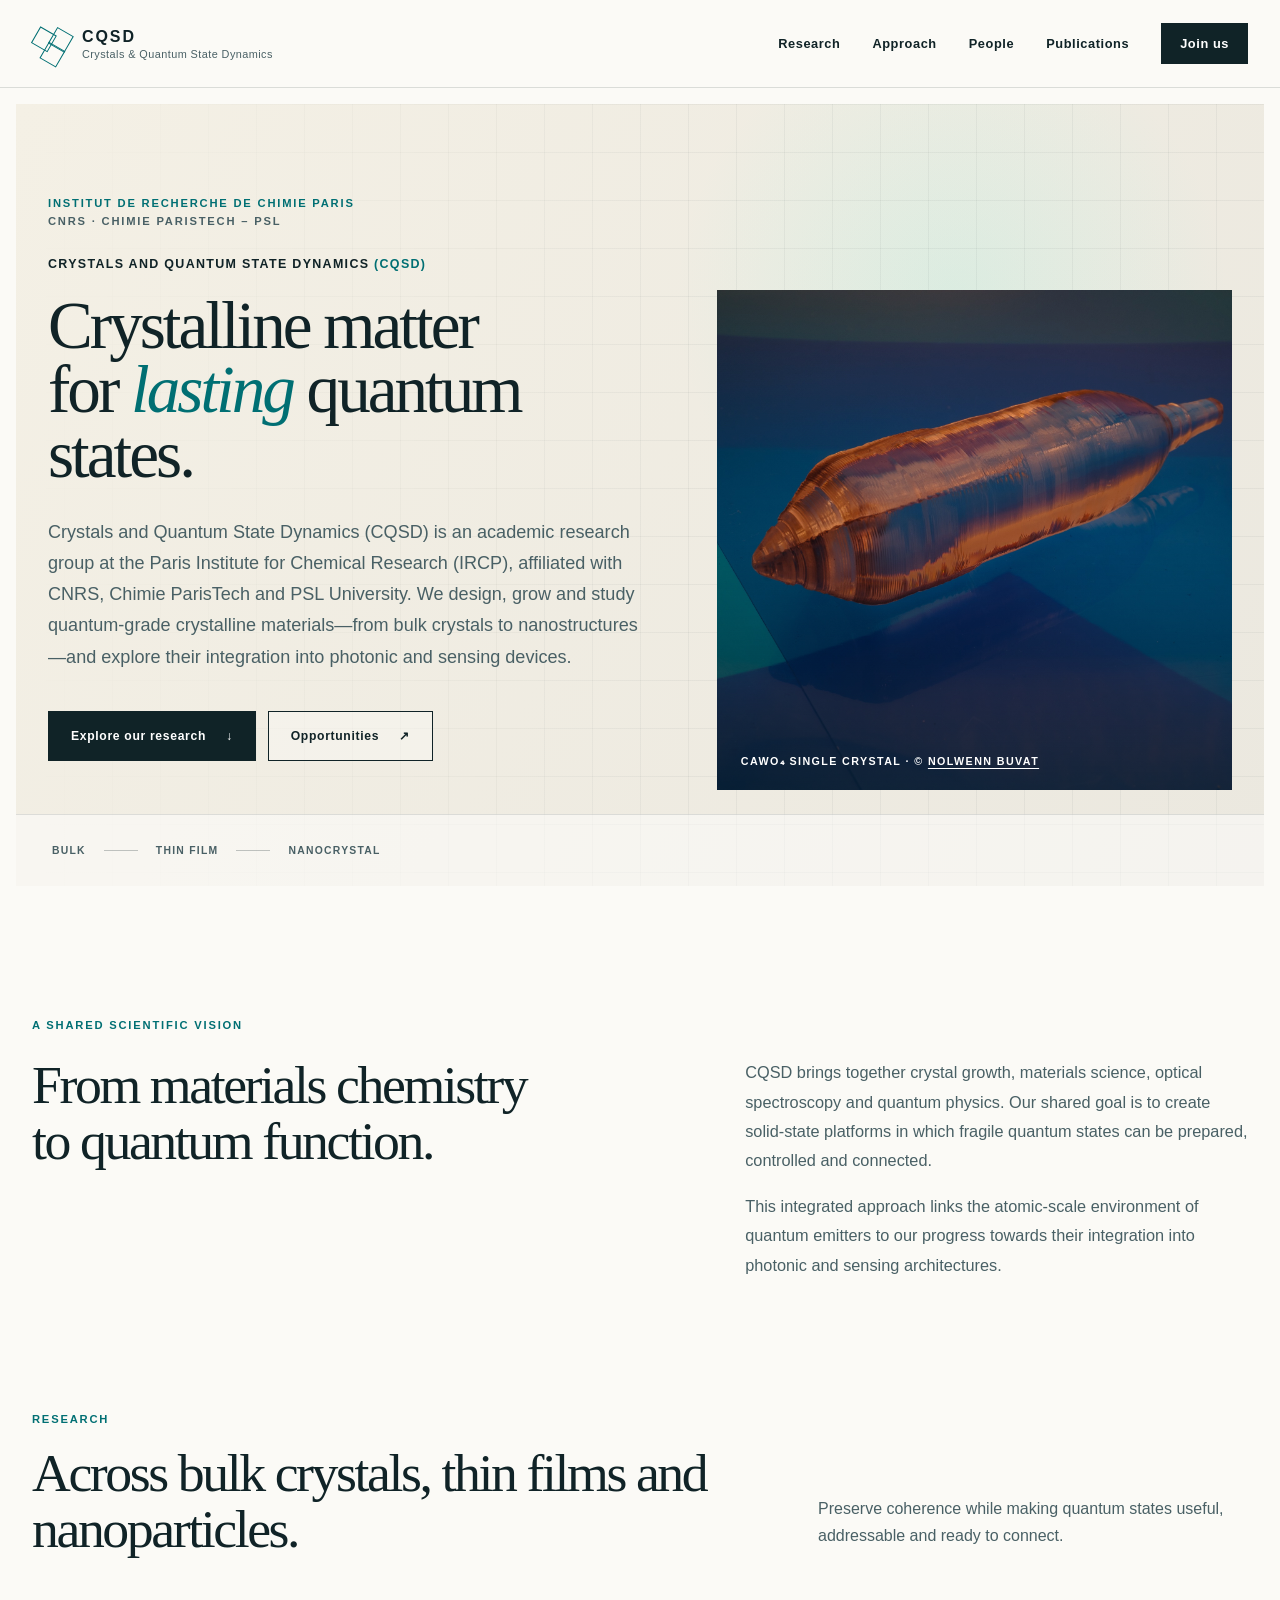
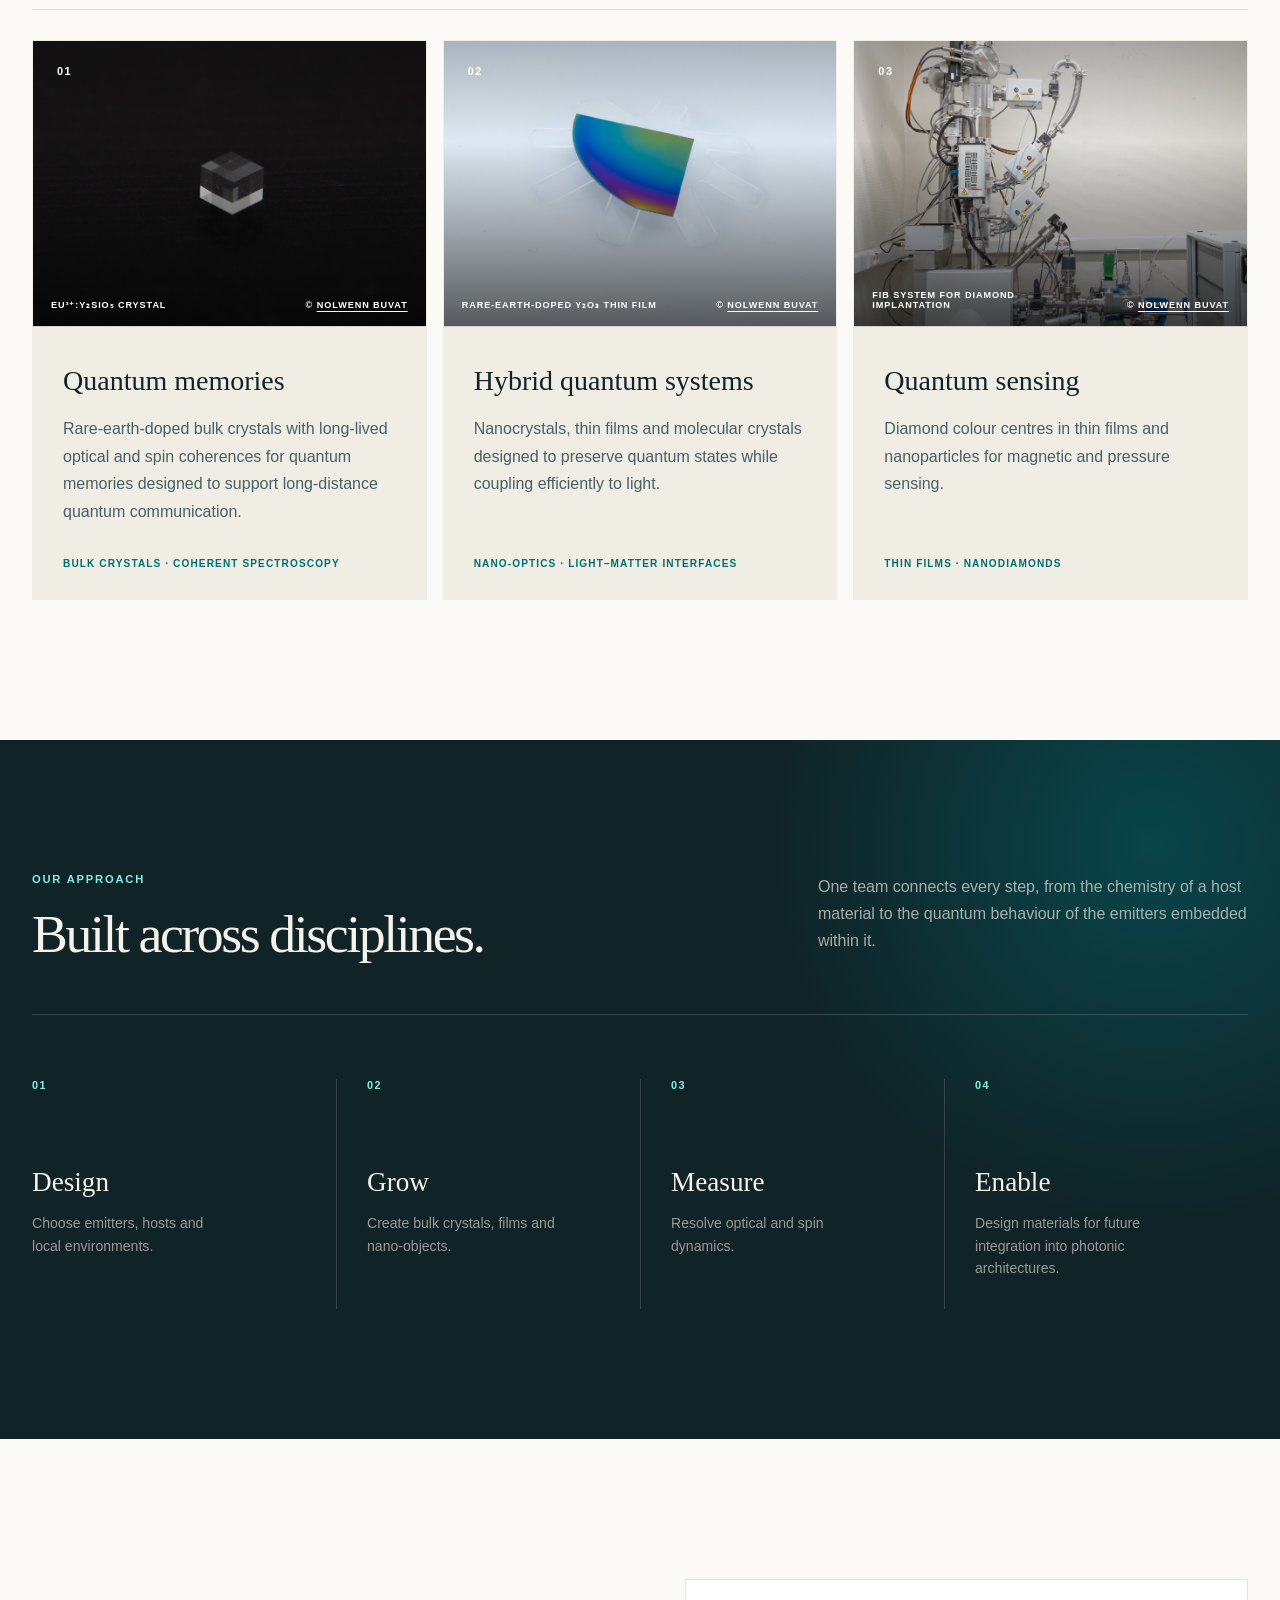
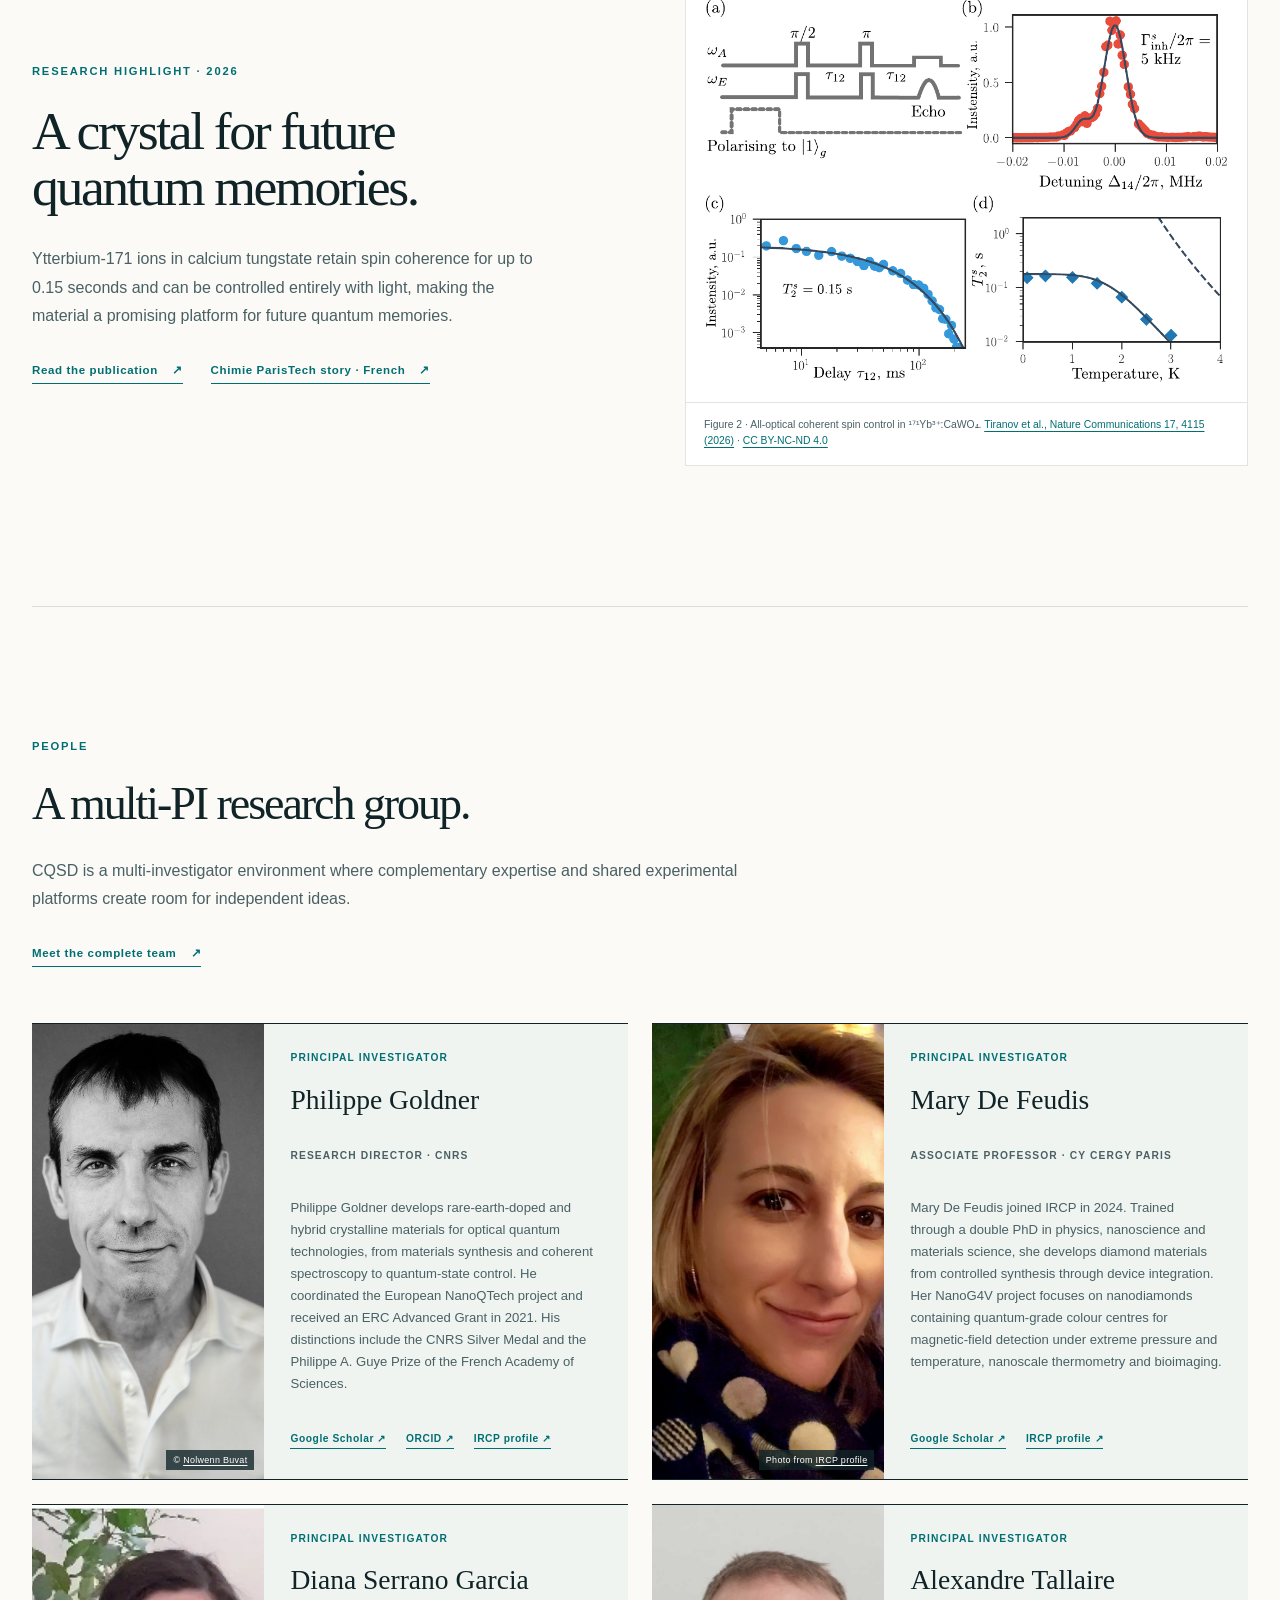
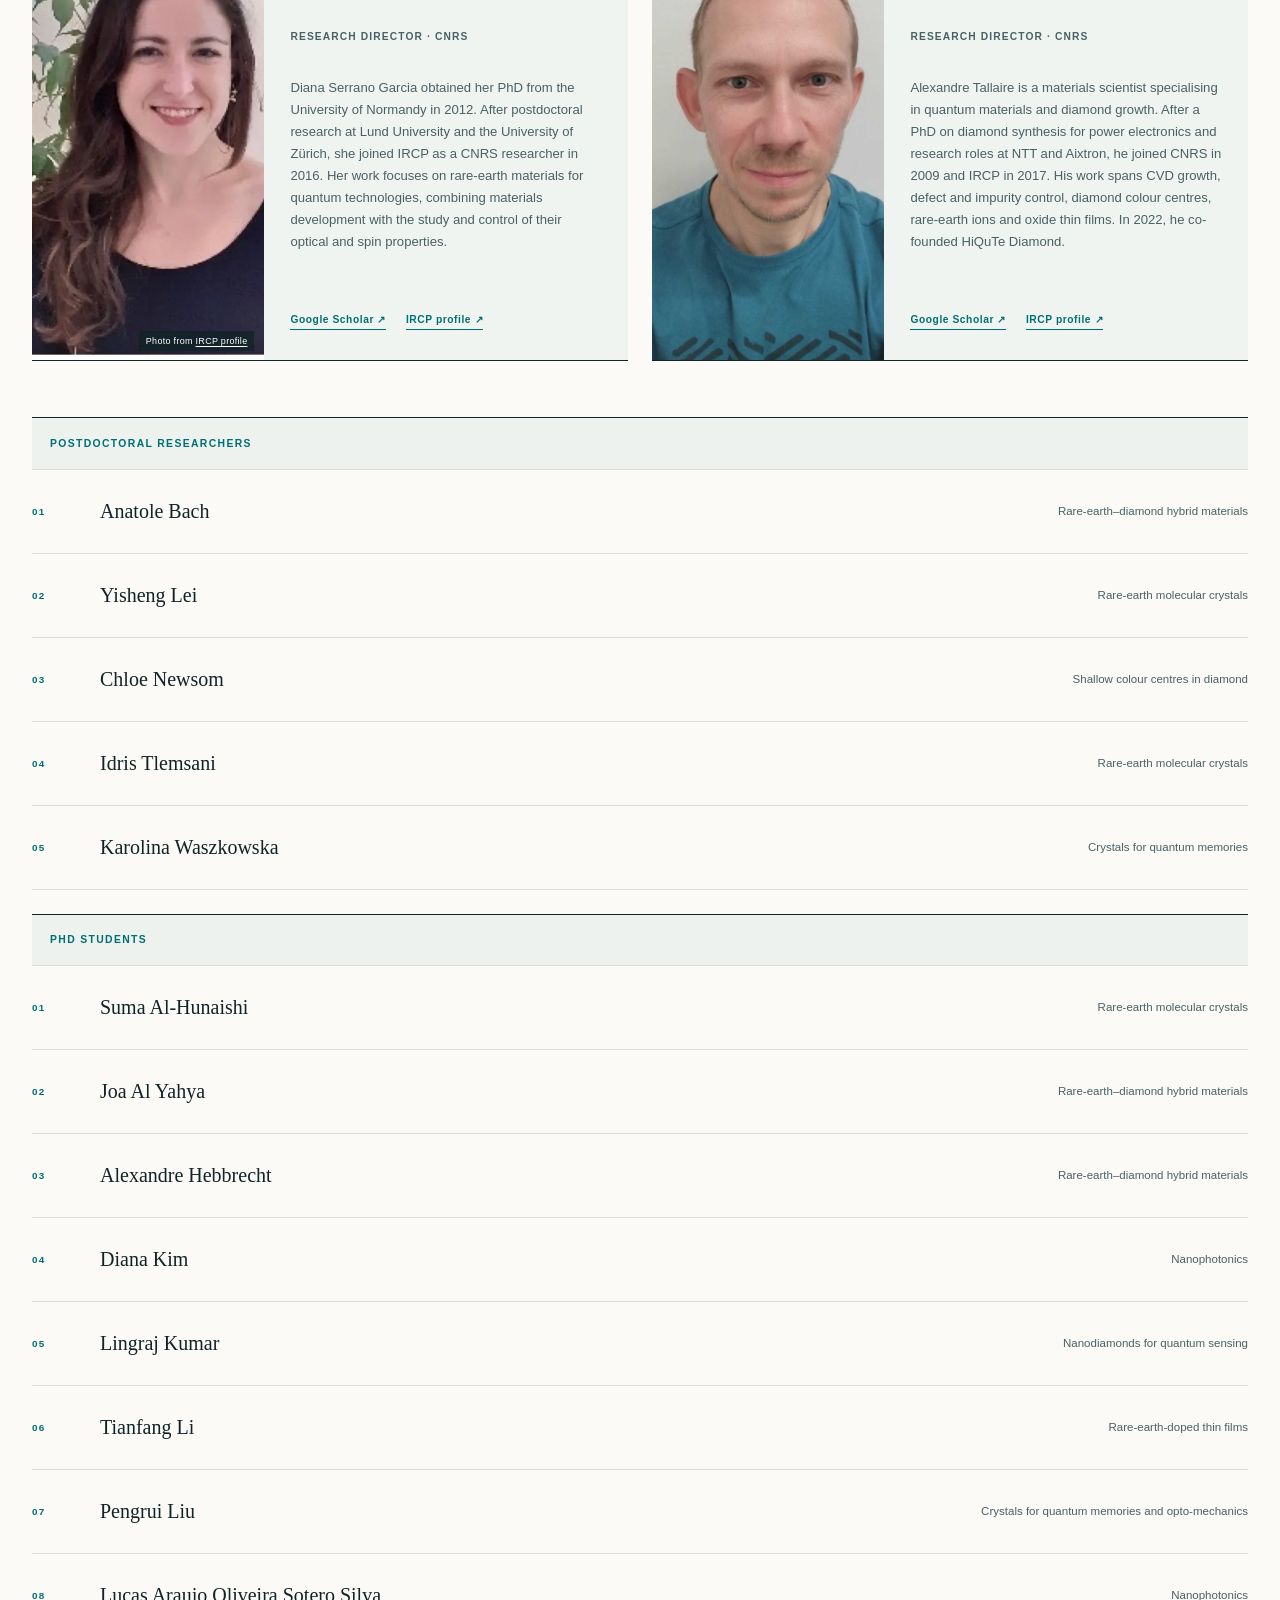
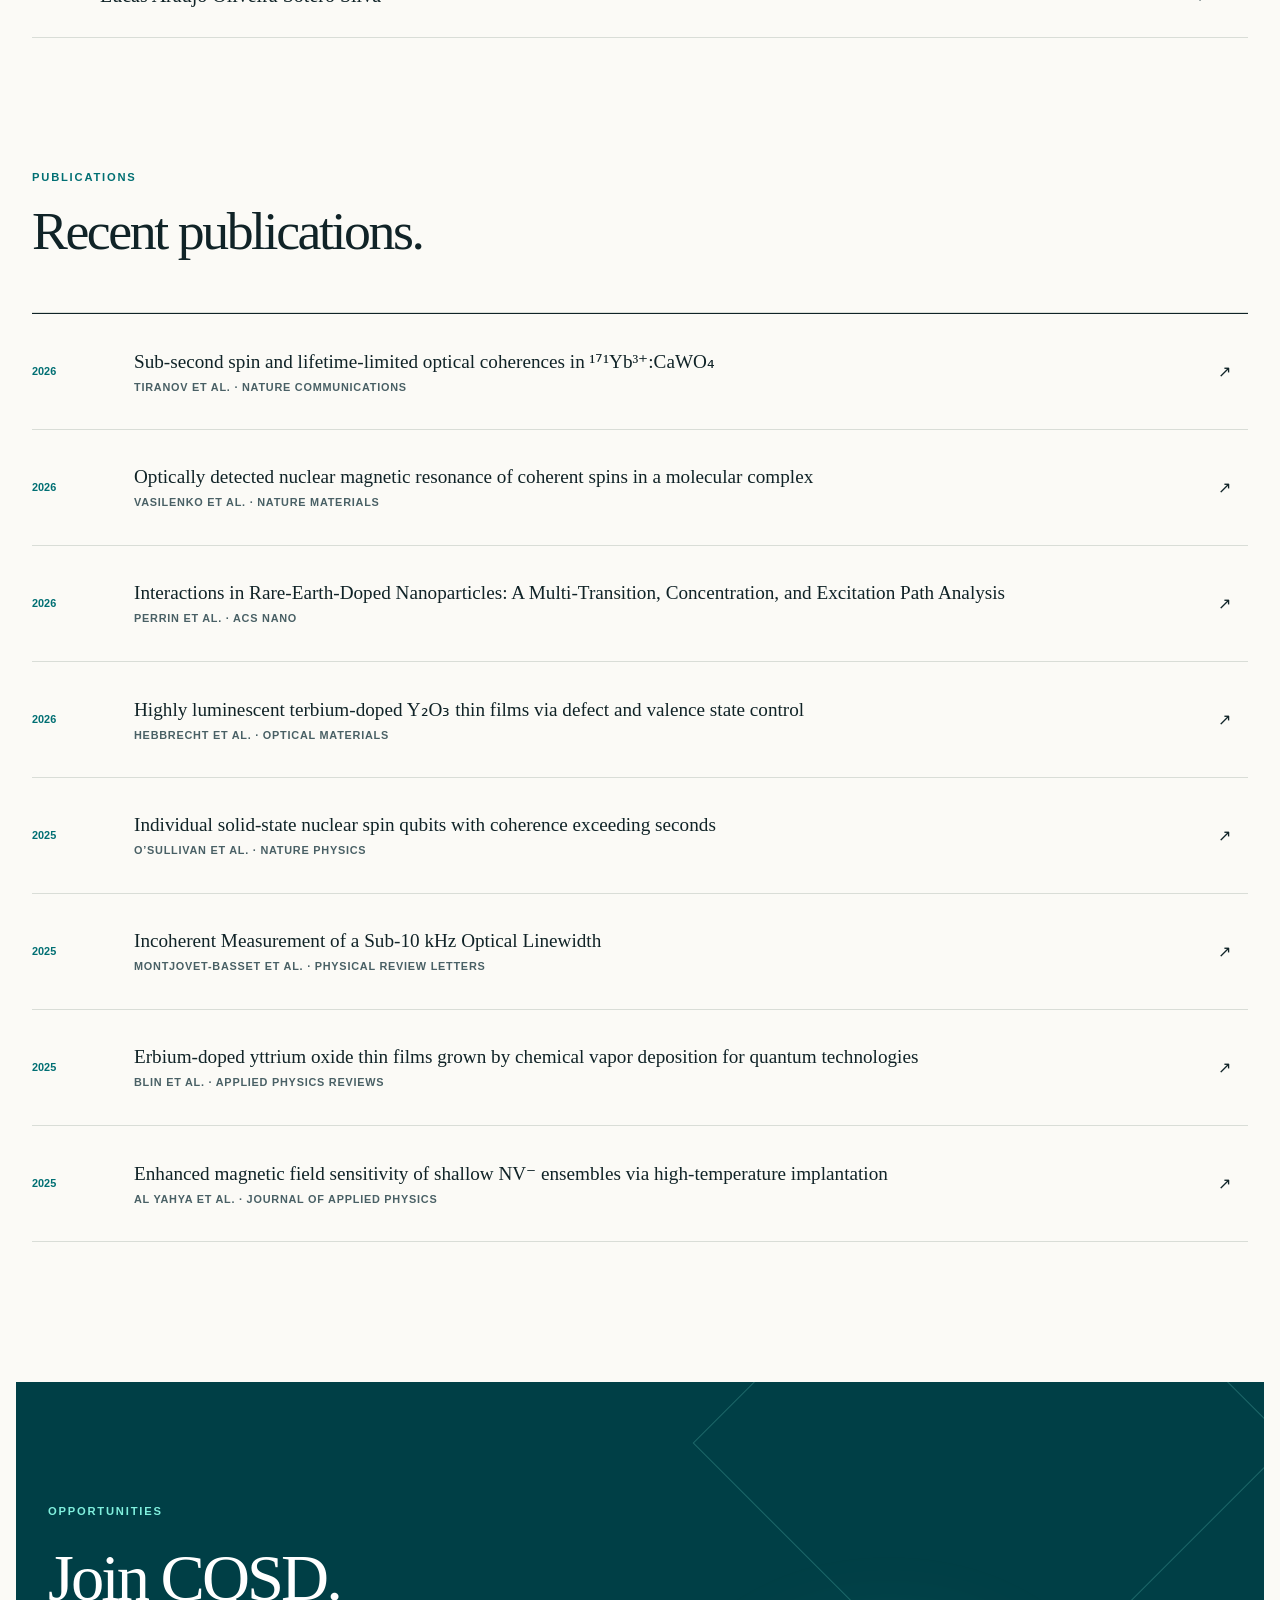
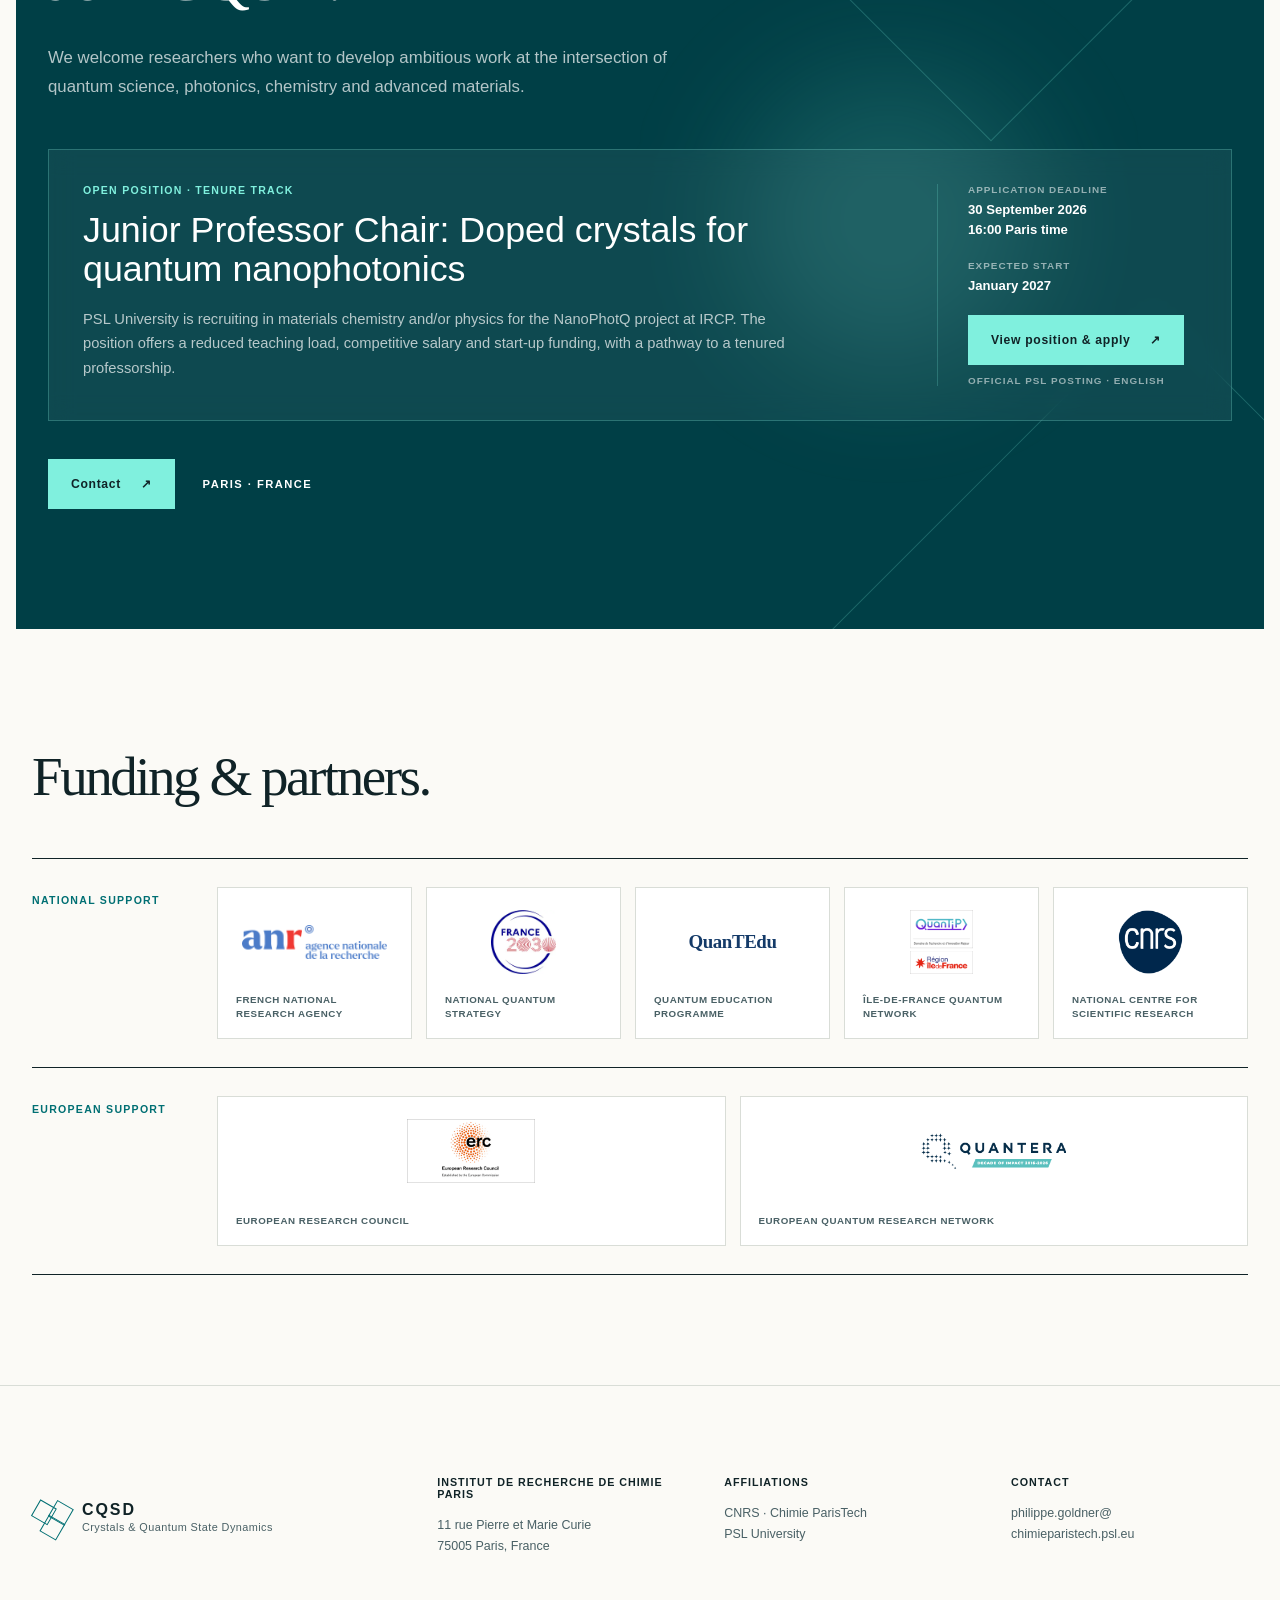
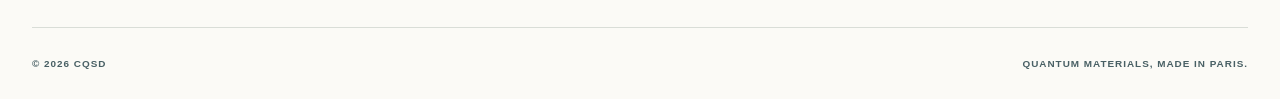
==== index.html @ b6a6a624 "Add search metadata and CQSD organization data" ====
<!doctype html>
<html lang="en">
  <head>
    <meta charset="utf-8" />
    <meta name="viewport" content="width=device-width, initial-scale=1" />
    <title>CQSD — Crystals &amp; Quantum State Dynamics</title>
    <meta
      name="description"
      content="Official website of CQSD, the Crystals and Quantum State Dynamics research group at IRCP in Paris, led by Philippe Goldner, Mary De Feudis, Diana Serrano Garcia and Alexandre Tallaire."
    />
    <meta name="robots" content="index, follow" />
    <link rel="canonical" href="https://www.cqsd.fr/" />
    <meta property="og:title" content="CQSD — Crystals &amp; Quantum State Dynamics" />
    <meta
      property="og:description"
      content="An academic research group at IRCP designing crystalline materials for quantum technologies."
    />
    <meta property="og:type" content="website" />
    <meta property="og:url" content="https://www.cqsd.fr/" />
    <meta property="og:site_name" content="CQSD" />
    <meta property="og:locale" content="en_GB" />
    <meta property="og:image" content="https://www.cqsd.fr/og.jpg" />
    <meta property="og:image:alt" content="CQSD — Crystals and Quantum State Dynamics" />
    <meta name="twitter:card" content="summary_large_image" />
    <link rel="stylesheet" href="styles.css" />
    <script type="application/ld+json">
      {
        "@context": "https://schema.org",
        "@type": "Organization",
        "@id": "https://www.cqsd.fr/#organization",
        "name": "Crystals and Quantum State Dynamics",
        "alternateName": "CQSD",
        "url": "https://www.cqsd.fr/",
        "description": "Academic research group designing, growing and studying crystalline materials for quantum technologies.",
        "parentOrganization": {
          "@type": "ResearchOrganization",
          "name": "Paris Institute for Chemical Research",
          "alternateName": "IRCP",
          "url": "https://www.ircp.cnrs.fr/en/"
        },
        "sameAs": [
          "https://www.ircp.cnrs.fr/en/research-groups/mpoe-group/axis-1-crystals-and-quantum-state-dynamics/"
        ],
        "member": [
          {
            "@type": "Person",
            "name": "Philippe Goldner",
            "jobTitle": "Research Director, CNRS",
            "sameAs": [
              "https://www.ircp.cnrs.fr/membre/philippe-goldner/",
              "https://scholar.google.com/citations?user=qhQ62LoAAAAJ",
              "https://orcid.org/0000-0001-8517-0911"
            ]
          },
          {
            "@type": "Person",
            "name": "Mary De Feudis",
            "jobTitle": "Associate Professor, CY Cergy Paris",
            "sameAs": [
              "https://www.ircp.cnrs.fr/en/member/mary-de-feudis/"
            ]
          },
          {
            "@type": "Person",
            "name": "Diana Serrano Garcia",
            "jobTitle": "Research Director, CNRS",
            "sameAs": [
              "https://www.ircp.cnrs.fr/en/member/diana-serrano-garcia/"
            ]
          },
          {
            "@type": "Person",
            "name": "Alexandre Tallaire",
            "jobTitle": "Research Director, CNRS",
            "sameAs": [
              "https://www.ircp.cnrs.fr/en/member/alexandre-tallaire/"
            ]
          }
        ]
      }
    </script>
  </head>
  <body>
    <main>
      <header class="site-header">
        <a class="brand" href="#top" aria-label="CQSD home">
          <span class="brand-mark" aria-hidden="true"><i></i><i></i><i></i></span>
          <span><strong>CQSD</strong><small>Crystals &amp; Quantum State Dynamics</small></span>
        </a>
        <nav aria-label="Main navigation">
          <a href="#research">Research</a>
          <a href="#approach">Approach</a>
          <a href="#people">People</a>
          <a href="#publications">Publications</a>
          <a class="nav-cta" href="#join">Join us</a>
        </nav>
      </header>

      <section class="hero" id="top">
        <div class="hero-copy">
          <p class="eyebrow">
            Institut de Recherche de Chimie Paris
            <span>CNRS · Chimie ParisTech – PSL</span>
          </p>
          <p class="hero-group-name">Crystals and Quantum State Dynamics <span>(CQSD)</span></p>
          <h1>Crystalline matter<br />for <em>lasting</em> quantum states.</h1>
          <p class="hero-intro">
            Crystals and Quantum State Dynamics (CQSD) is an academic research group at
            the <a href="https://www.ircp.cnrs.fr/en/" target="_blank" rel="noreferrer">Paris Institute for Chemical Research (IRCP)</a>,
            affiliated with <a href="https://www.cnrs.fr/en" target="_blank" rel="noreferrer">CNRS</a>,
            <a href="https://www.chimieparistech.psl.eu/en/" target="_blank" rel="noreferrer">Chimie ParisTech</a>
            and <a href="https://psl.eu/en" target="_blank" rel="noreferrer">PSL University</a>.
            We design, grow and study quantum-grade crystalline materials—from bulk crystals
            to nanostructures—and explore their integration into photonic and sensing devices.
          </p>
          <div class="hero-actions">
            <a class="button button-primary" href="#research">Explore our research <span>↓</span></a>
            <a class="button button-ghost" href="#join">Opportunities <span>↗</span></a>
          </div>
        </div>
        <figure class="hero-visual hero-photo">
          <img src="images/cawo4-hero.jpg" alt="Iridescent calcium tungstate crystal grown by CQSD">
          <figcaption>CaWO₄ single crystal · © <a href="https://www.nol-photographe.pro/" target="_blank" rel="noreferrer">Nolwenn Buvat</a></figcaption>
        </figure>
        <div class="hero-foot">
          <span>Bulk</span><i></i><span>Thin film</span><i></i><span>Nanocrystal</span>
        </div>
      </section>

      <section class="intro-section section-shell">
        <p class="section-kicker">A shared scientific vision</p>
        <div class="intro-grid">
          <h2>From materials chemistry<br />to quantum function.</h2>
          <div>
            <p>
              CQSD brings together crystal growth, materials science, optical spectroscopy
              and quantum physics. Our shared goal is to create solid-state platforms in
              which fragile quantum states can be prepared, controlled and connected.
            </p>
            <p>
              This integrated approach links the atomic-scale environment of quantum
              emitters to our progress towards their integration into photonic and sensing
              architectures.
            </p>
          </div>
        </div>
      </section>

      <section class="research section-shell" id="research">
        <div class="section-heading">
          <div><p class="section-kicker">Research</p><h2>Across bulk crystals, thin films and nanoparticles.</h2></div>
          <p>Preserve coherence while making quantum states useful, addressable and ready to connect.</p>
        </div>
        <div class="research-grid">
          <article class="research-card">
            <figure class="card-graphic graphic-01 card-photo">
              <span class="card-index">01</span>
              <img src="images/euyso-quantum-memory.jpg" alt="Transparent europium-doped yttrium orthosilicate crystal">
              <figcaption class="card-caption"><span>Eu³⁺:Y₂SiO₅ crystal</span><span>© <a href="https://www.nol-photographe.pro/" target="_blank" rel="noreferrer">Nolwenn Buvat</a></span></figcaption>
            </figure>
            <div class="card-copy">
              <h3>Quantum memories</h3>
              <p>Rare-earth-doped bulk crystals with long-lived optical and spin coherences for quantum memories designed to support long-distance quantum communication.</p>
              <small>Bulk crystals · Coherent spectroscopy</small>
            </div>
          </article>
          <article class="research-card">
            <figure class="card-graphic graphic-02 card-photo">
              <span class="card-index">02</span>
              <img src="images/y2o3-thin-film.jpg" alt="Iridescent rare-earth-doped yttrium oxide thin film on a partial wafer">
              <figcaption class="card-caption"><span>Rare-earth-doped Y₂O₃ thin film</span><span>© <a href="https://www.nol-photographe.pro/" target="_blank" rel="noreferrer">Nolwenn Buvat</a></span></figcaption>
            </figure>
            <div class="card-copy">
              <h3>Hybrid quantum systems</h3>
              <p>Nanocrystals, thin films and molecular crystals designed to preserve quantum states while coupling efficiently to light.</p>
              <small>Nano-optics · Light–matter interfaces</small>
            </div>
          </article>
          <article class="research-card">
            <figure class="card-graphic graphic-03 card-photo">
              <span class="card-index">03</span>
              <img src="images/fib-diamond-implantation.jpg" alt="Focused ion beam system used for diamond implantation">
              <figcaption class="card-caption"><span>FIB system for diamond implantation</span><span>© <a href="https://www.nol-photographe.pro/" target="_blank" rel="noreferrer">Nolwenn Buvat</a></span></figcaption>
            </figure>
            <div class="card-copy">
              <h3>Quantum sensing</h3>
              <p>Diamond colour centres in thin films and nanoparticles for magnetic and pressure sensing.</p>
              <small>Thin films · Nanodiamonds</small>
            </div>
          </article>
        </div>
      </section>

      <section class="approach" id="approach">
        <div class="section-shell">
          <div class="section-heading light-heading">
            <div><p class="section-kicker">Our approach</p><h2>Built across disciplines.</h2></div>
            <p>One team connects every step, from the chemistry of a host material to the quantum behaviour of the emitters embedded within it.</p>
          </div>
          <ol class="process">
            <li><span>01</span><strong>Design</strong><p>Choose emitters, hosts and local environments.</p></li>
            <li><span>02</span><strong>Grow</strong><p>Create bulk crystals, films and nano-objects.</p></li>
            <li><span>03</span><strong>Measure</strong><p>Resolve optical and spin dynamics.</p></li>
            <li><span>04</span><strong>Enable</strong><p>Design materials for future integration into photonic architectures.</p></li>
          </ol>
        </div>
      </section>

      <section class="highlight section-shell">
        <div class="highlight-copy">
          <p class="section-kicker">Research highlight · 2026</p>
          <h2>A crystal for future quantum memories.</h2>
          <p>
            Ytterbium-171 ions in calcium tungstate retain spin coherence for up to 0.15
            seconds and can be controlled entirely with light, making the material a
            promising platform for future quantum memories.
          </p>
          <div class="highlight-links">
            <a class="text-link" href="https://doi.org/10.1038/s41467-026-70534-9" target="_blank" rel="noreferrer">
              Read the publication <span>↗</span>
            </a>
            <a class="text-link" href="https://www.chimieparistech.psl.eu/ecole/actualites/un-cristal-prometteur-pour-les-memoires-quantiques-du-futur/" target="_blank" rel="noreferrer">
              Chimie ParisTech story · French <span>↗</span>
            </a>
          </div>
        </div>
        <figure class="highlight-visual">
          <img src="images/yb-cawo-figure2.png" alt="Four-panel figure showing all-optical spin control, spin linewidth, spin coherence decay and its temperature dependence in ytterbium-doped calcium tungstate">
          <figcaption>Figure 2 · All-optical coherent spin control in ¹⁷¹Yb³⁺:CaWO₄. <a href="https://doi.org/10.1038/s41467-026-70534-9" target="_blank" rel="noreferrer">Tiranov et al., Nature Communications 17, 4115 (2026)</a> · <a href="https://creativecommons.org/licenses/by-nc-nd/4.0/" target="_blank" rel="noreferrer">CC BY-NC-ND 4.0</a></figcaption>
        </figure>
      </section>

      <section class="people section-shell" id="people">
        <div class="people-intro">
          <p class="section-kicker">People</p>
          <h2>A multi-PI research group.</h2>
          <p>
            CQSD is a multi-investigator environment where complementary expertise and
            shared experimental platforms create room for independent ideas.
          </p>
          <a class="text-link" href="https://www.ircp.cnrs.fr/en/research-groups/mpoe-group/axis-1-crystals-and-quantum-state-dynamics/" target="_blank" rel="noreferrer">
            Meet the complete team <span>↗</span>
          </a>
        </div>
        <div class="pi-card-grid">
          <article class="pi-card">
            <figure class="pi-card-photo">
              <img src="images/philippe-goldner-profile.jpg" alt="Black-and-white portrait of Philippe Goldner">
              <figcaption>© <a href="https://www.nol-photographe.pro/" target="_blank" rel="noreferrer">Nolwenn Buvat</a></figcaption>
            </figure>
            <div class="pi-card-copy">
              <p class="profile-label">Principal investigator</p>
              <h3>Philippe Goldner</h3>
              <p class="profile-role">Research Director · CNRS</p>
              <p>Philippe Goldner develops rare-earth-doped and hybrid crystalline materials for optical quantum technologies, from materials synthesis and coherent spectroscopy to quantum-state control. He coordinated the European NanoQTech project and received an ERC Advanced Grant in 2021. His distinctions include the CNRS Silver Medal and the Philippe A. Guye Prize of the French Academy of Sciences.</p>
              <div class="profile-links">
                <a href="https://scholar.google.com/citations?user=qhQ62LoAAAAJ&amp;hl=fr" target="_blank" rel="noreferrer">Google Scholar <span>↗</span></a>
                <a href="https://orcid.org/0000-0001-8517-0911" target="_blank" rel="noreferrer">ORCID <span>↗</span></a>
                <a href="https://www.ircp.cnrs.fr/membre/philippe-goldner/" target="_blank" rel="noreferrer">IRCP profile <span>↗</span></a>
              </div>
            </div>
          </article>
          <article class="pi-card">
            <figure class="pi-card-photo">
              <img src="images/mary-de-feudis-ircp.webp" alt="Portrait of Mary De Feudis">
              <figcaption>Photo from <a href="https://www.ircp.cnrs.fr/en/member/mary-de-feudis/" target="_blank" rel="noreferrer">IRCP profile</a></figcaption>
            </figure>
            <div class="pi-card-copy">
              <p class="profile-label">Principal investigator</p>
              <h3>Mary De Feudis</h3>
              <p class="profile-role">Associate Professor · CY Cergy Paris</p>
              <p>Mary De Feudis joined IRCP in 2024. Trained through a double PhD in physics, nanoscience and materials science, she develops diamond materials from controlled synthesis through device integration. Her NanoG4V project focuses on nanodiamonds containing quantum-grade colour centres for magnetic-field detection under extreme pressure and temperature, nanoscale thermometry and bioimaging.</p>
              <div class="profile-links">
                <a href="https://scholar.google.com/citations?hl=it&amp;authuser=1&amp;user=5U9QS4cAAAAJ" target="_blank" rel="noreferrer">Google Scholar <span>↗</span></a>
                <a href="https://www.ircp.cnrs.fr/en/member/mary-de-feudis/" target="_blank" rel="noreferrer">IRCP profile <span>↗</span></a>
              </div>
            </div>
          </article>
          <article class="pi-card">
            <figure class="pi-card-photo">
              <img src="images/diana-serrano-garcia-ircp.webp" alt="Portrait of Diana Serrano Garcia">
              <figcaption>Photo from <a href="https://www.ircp.cnrs.fr/en/member/diana-serrano-garcia/" target="_blank" rel="noreferrer">IRCP profile</a></figcaption>
            </figure>
            <div class="pi-card-copy">
              <p class="profile-label">Principal investigator</p>
              <h3>Diana Serrano Garcia</h3>
              <p class="profile-role">Research Director · CNRS</p>
              <p>Diana Serrano Garcia obtained her PhD from the University of Normandy in 2012. After postdoctoral research at Lund University and the University of Zürich, she joined IRCP as a CNRS researcher in 2016. Her work focuses on rare-earth materials for quantum technologies, combining materials development with the study and control of their optical and spin properties.</p>
              <div class="profile-links">
                <a href="https://scholar.google.fr/citations?user=-bY_JucAAAAJ&amp;hl=en" target="_blank" rel="noreferrer">Google Scholar <span>↗</span></a>
                <a href="https://www.ircp.cnrs.fr/en/member/diana-serrano-garcia/" target="_blank" rel="noreferrer">IRCP profile <span>↗</span></a>
              </div>
            </div>
          </article>
          <article class="pi-card">
            <figure class="pi-card-photo">
              <img src="images/alexandre-tallaire-profile.jpg" alt="Portrait of Alexandre Tallaire">
            </figure>
            <div class="pi-card-copy">
              <p class="profile-label">Principal investigator</p>
              <h3>Alexandre Tallaire</h3>
              <p class="profile-role">Research Director · CNRS</p>
              <p>Alexandre Tallaire is a materials scientist specialising in quantum materials and diamond growth. After a PhD on diamond synthesis for power electronics and research roles at NTT and Aixtron, he joined CNRS in 2009 and IRCP in 2017. His work spans CVD growth, defect and impurity control, diamond colour centres, rare-earth ions and oxide thin films. In 2022, he co-founded HiQuTe Diamond.</p>
              <div class="profile-links">
                <a href="https://scholar.google.fr/citations?user=2OksjwwAAAAJ&amp;hl=fr" target="_blank" rel="noreferrer">Google Scholar <span>↗</span></a>
                <a href="https://www.ircp.cnrs.fr/en/member/alexandre-tallaire/" target="_blank" rel="noreferrer">IRCP profile <span>↗</span></a>
              </div>
            </div>
          </article>
        </div>
        <div class="team-list">
          <h3 class="team-group-title">Postdoctoral researchers</h3>
          <div class="team-row"><span class="team-number">01</span><strong>Anatole Bach</strong><small>Rare-earth–diamond hybrid materials</small></div>
          <div class="team-row"><span class="team-number">02</span><strong>Yisheng Lei</strong><small>Rare-earth molecular crystals</small></div>
          <div class="team-row"><span class="team-number">03</span><strong>Chloe Newsom</strong><small>Shallow colour centres in diamond</small></div>
          <div class="team-row"><span class="team-number">04</span><strong>Idris Tlemsani</strong><small>Rare-earth molecular crystals</small></div>
          <div class="team-row"><span class="team-number">05</span><strong>Karolina Waszkowska</strong><small>Crystals for quantum memories</small></div>
          <h3 class="team-group-title">PhD students</h3>
          <div class="team-row"><span class="team-number">01</span><strong>Suma Al-Hunaishi</strong><small>Rare-earth molecular crystals</small></div>
          <div class="team-row"><span class="team-number">02</span><strong>Joa Al Yahya</strong><small>Rare-earth–diamond hybrid materials</small></div>
          <div class="team-row"><span class="team-number">03</span><strong>Alexandre Hebbrecht</strong><small>Rare-earth–diamond hybrid materials</small></div>
          <div class="team-row"><span class="team-number">04</span><strong>Diana Kim</strong><small>Nanophotonics</small></div>
          <div class="team-row"><span class="team-number">05</span><strong>Lingraj Kumar</strong><small>Nanodiamonds for quantum sensing</small></div>
          <div class="team-row"><span class="team-number">06</span><strong>Tianfang Li</strong><small>Rare-earth-doped thin films</small></div>
          <div class="team-row"><span class="team-number">07</span><strong>Pengrui Liu</strong><small>Crystals for quantum memories and opto-mechanics</small></div>
          <div class="team-row"><span class="team-number">08</span><strong>Lucas Araujo Oliveira Sotero Silva</strong><small>Nanophotonics</small></div>
        </div>
      </section>

      <section class="publications section-shell" id="publications">
        <div class="section-heading">
          <div><p class="section-kicker">Publications</p><h2>Recent publications.</h2></div>
        </div>
        <div class="publication-list">
          <a href="https://doi.org/10.1038/s41467-026-70534-9" target="_blank" rel="noreferrer" class="publication-row">
            <span>2026</span><div><strong>Sub-second spin and lifetime-limited optical coherences in ¹⁷¹Yb³⁺:CaWO₄</strong><small>Tiranov et al. · Nature Communications</small></div><i>↗</i>
          </a>
          <a href="https://doi.org/10.1038/s41563-026-02539-0" target="_blank" rel="noreferrer" class="publication-row">
            <span>2026</span><div><strong>Optically detected nuclear magnetic resonance of coherent spins in a molecular complex</strong><small>Vasilenko et al. · Nature Materials</small></div><i>↗</i>
          </a>
          <a href="https://doi.org/10.1021/acsnano.6c00406" target="_blank" rel="noreferrer" class="publication-row">
            <span>2026</span><div><strong>Interactions in Rare-Earth-Doped Nanoparticles: A Multi-Transition, Concentration, and Excitation Path Analysis</strong><small>Perrin et al. · ACS Nano</small></div><i>↗</i>
          </a>
          <a href="https://doi.org/10.1016/j.optmat.2026.118272" target="_blank" rel="noreferrer" class="publication-row">
            <span>2026</span><div><strong>Highly luminescent terbium-doped Y₂O₃ thin films via defect and valence state control</strong><small>Hebbrecht et al. · Optical Materials</small></div><i>↗</i>
          </a>
          <a href="https://doi.org/10.1038/s41567-025-03049-7" target="_blank" rel="noreferrer" class="publication-row">
            <span>2025</span><div><strong>Individual solid-state nuclear spin qubits with coherence exceeding seconds</strong><small>O’Sullivan et al. · Nature Physics</small></div><i>↗</i>
          </a>
          <a href="https://doi.org/10.1103/xkp5-v9m8" target="_blank" rel="noreferrer" class="publication-row">
            <span>2025</span><div><strong>Incoherent Measurement of a Sub-10 kHz Optical Linewidth</strong><small>Montjovet-Basset et al. · Physical Review Letters</small></div><i>↗</i>
          </a>
          <a href="https://doi.org/10.1063/5.0243958" target="_blank" rel="noreferrer" class="publication-row">
            <span>2025</span><div><strong>Erbium-doped yttrium oxide thin films grown by chemical vapor deposition for quantum technologies</strong><small>Blin et al. · Applied Physics Reviews</small></div><i>↗</i>
          </a>
          <a href="https://doi.org/10.1063/5.0299873" target="_blank" rel="noreferrer" class="publication-row">
            <span>2025</span><div><strong>Enhanced magnetic field sensitivity of shallow NV⁻ ensembles via high-temperature implantation</strong><small>Al Yahya et al. · Journal of Applied Physics</small></div><i>↗</i>
          </a>
        </div>
      </section>

      <section class="join" id="join">
        <div class="join-glow"></div>
        <div class="section-shell join-inner">
          <p class="section-kicker">Opportunities</p>
          <h2>Join CQSD.</h2>
          <p>
            We welcome researchers who want to develop ambitious work at the intersection
            of quantum science, photonics, chemistry and advanced materials.
          </p>
          <div class="hiring-card">
            <div>
              <p class="hiring-label">Open position · Tenure track</p>
              <h3>Junior Professor Chair: Doped crystals for quantum nanophotonics</h3>
              <p>
                PSL University is recruiting in materials chemistry and/or physics for the
                NanoPhotQ project at IRCP. The position offers a reduced teaching load,
                competitive salary and start-up funding, with a pathway to a tenured
                professorship.
              </p>
            </div>
            <div class="hiring-meta">
              <p><span>Application deadline</span><strong>30 September 2026<br />16:00 Paris time</strong></p>
              <p><span>Expected start</span><strong>January 2027</strong></p>
              <a class="button button-light" href="https://recrutement.psl.eu/en/odyssee-262401" target="_blank" rel="noreferrer">View position &amp; apply <span>↗</span></a>
              <small>Official PSL posting · English</small>
            </div>
          </div>
          <div class="join-actions">
            <a class="button button-light" href="mailto:philippe.goldner@chimieparistech.psl.eu">Contact <span>↗</span></a>
            <span>Paris · France</span>
          </div>
        </div>
      </section>

      <section class="funding section-shell" id="funding">
        <div class="funding-heading">
          <h2>Funding &amp; partners.</h2>
        </div>
        <div class="funding-group">
          <h3>National support</h3>
          <div class="funding-logos">
            <a href="https://anr.fr/" target="_blank" rel="noreferrer"><span class="funding-logo"><img src="images/anr-logo.png" alt="ANR — Agence nationale de la recherche"></span><strong>French National Research Agency</strong></a>
            <a href="https://quantique.france2030.gouv.fr/" target="_blank" rel="noreferrer"><span class="funding-logo"><img src="images/france-2030-logo.png" alt="France 2030"></span><strong>National Quantum Strategy</strong></a>
            <a href="https://quantique.france2030.gouv.fr/talents/programme-de-formation/" target="_blank" rel="noreferrer"><span class="funding-logo funding-wordmark">QuanTEdu</span><strong>Quantum education programme</strong></a>
            <a href="https://quantip.org/en/quantip/" target="_blank" rel="noreferrer"><span class="funding-logo"><img src="images/quantip-logo.png" alt="DIM QuanTiP"></span><strong>Île-de-France quantum network</strong></a>
            <a href="https://www.cnrs.fr/en" target="_blank" rel="noreferrer"><span class="funding-logo"><img src="images/cnrs-logo.png" alt="CNRS"></span><strong>National Centre for Scientific Research</strong></a>
          </div>
        </div>
        <div class="funding-group">
          <h3>European support</h3>
          <div class="funding-logos funding-logos-eu">
            <a href="https://erc.europa.eu/" target="_blank" rel="noreferrer"><span class="funding-logo"><img src="images/erc-logo.png" alt="European Research Council"></span><strong>European Research Council</strong></a>
            <a href="https://quantera.eu/" target="_blank" rel="noreferrer"><span class="funding-logo"><img src="images/quantera-logo.png" alt="QuantERA"></span><strong>European quantum research network</strong></a>
          </div>
        </div>
      </section>

      <footer>
        <div class="footer-main section-shell">
          <div class="brand footer-brand">
            <span class="brand-mark" aria-hidden="true"><i></i><i></i><i></i></span>
            <span><strong>CQSD</strong><small>Crystals &amp; Quantum State Dynamics</small></span>
          </div>
          <div><strong>Institut de Recherche de Chimie Paris</strong><p>11 rue Pierre et Marie Curie<br />75005 Paris, France</p></div>
          <div><strong>Affiliations</strong><p>CNRS · Chimie ParisTech<br />PSL University</p></div>
          <div><strong>Contact</strong><a href="mailto:philippe.goldner@chimieparistech.psl.eu">philippe.goldner@<br />chimieparistech.psl.eu</a></div>
        </div>
        <div class="footer-bottom section-shell">
          <span>© 2026 CQSD</span><span>Quantum materials, made in Paris.</span>
        </div>
      </footer>
    </main>
  </body>
</html>
---- styles.css ----
@import "tailwindcss";

:root {
  --ink: #102327;
  --ink-soft: #496065;
  --cream: #f5f2e9;
  --paper: #fbfaf6;
  --line: #d9ddd7;
  --teal: #006f73;
  --teal-dark: #003f46;
  --aqua: #80f0de;
  --orange: #ed815f;
  --yellow: #e8cf72;
}

* {
  box-sizing: border-box;
}

html {
  scroll-behavior: smooth;
}

body {
  margin: 0;
  background: var(--paper);
  color: var(--ink);
  font-family: Arial, Helvetica, sans-serif;
  -webkit-font-smoothing: antialiased;
}

a {
  color: inherit;
  text-decoration: none;
}

button,
a {
  -webkit-tap-highlight-color: transparent;
}

.section-shell {
  width: min(1240px, calc(100% - 64px));
  margin-inline: auto;
}

.site-header {
  width: 100%;
  height: 88px;
  padding-inline: max(32px, calc((100% - 1240px) / 2));
  display: flex;
  align-items: center;
  justify-content: space-between;
  border-bottom: 1px solid rgba(16, 35, 39, 0.14);
  position: sticky;
  top: 0;
  z-index: 100;
  background: rgba(251, 250, 246, 0.92);
  backdrop-filter: blur(14px);
  -webkit-backdrop-filter: blur(14px);
}

section[id] {
  scroll-margin-top: 104px;
}

.brand {
  display: inline-flex;
  align-items: center;
  gap: 12px;
}

.brand > span:last-child {
  display: flex;
  flex-direction: column;
  gap: 2px;
}

.brand strong {
  font-size: 1rem;
  letter-spacing: 0.12em;
}

.brand small {
  color: var(--ink-soft);
  font-size: 0.68rem;
  letter-spacing: 0.04em;
}

.brand-mark {
  width: 38px;
  height: 38px;
  position: relative;
  display: inline-block;
  transform: rotate(30deg);
}

.brand-mark i {
  position: absolute;
  width: 19px;
  height: 19px;
  border: 1.5px solid var(--teal);
}

.brand-mark i:nth-child(1) {
  left: 1px;
  top: 9px;
}

.brand-mark i:nth-child(2) {
  left: 16px;
  top: 1px;
}

.brand-mark i:nth-child(3) {
  left: 16px;
  top: 18px;
}

nav {
  display: flex;
  align-items: center;
  gap: 32px;
  font-size: 0.8rem;
  font-weight: 700;
  letter-spacing: 0.045em;
}

nav a {
  position: relative;
}

nav a:not(.nav-cta)::after {
  content: "";
  position: absolute;
  left: 0;
  right: 100%;
  bottom: -7px;
  height: 1px;
  background: var(--teal);
  transition: right 180ms ease;
}

nav a:hover::after,
nav a:focus-visible::after {
  right: 0;
}

.nav-cta {
  padding: 12px 18px;
  color: white;
  background: var(--ink);
  border: 1px solid var(--ink);
  transition: background 180ms ease, color 180ms ease;
}

.nav-cta:hover,
.nav-cta:focus-visible {
  background: transparent;
  color: var(--ink);
}

.hero {
  width: min(1376px, calc(100% - 32px));
  min-height: 720px;
  margin: 16px auto 0;
  padding: 90px max(32px, calc((100% - 1240px) / 2)) 0;
  background:
    radial-gradient(circle at 75% 25%, rgba(128, 240, 222, 0.18), transparent 25%),
    linear-gradient(120deg, #f4f0e5 0%, #ebe8df 100%);
  position: relative;
  display: grid;
  grid-template-columns: minmax(0, 1.08fr) minmax(420px, 0.92fr);
  column-gap: clamp(52px, 5vw, 76px);
  overflow: hidden;
}

.hero::before {
  content: "";
  position: absolute;
  inset: 0;
  background-image:
    linear-gradient(rgba(16, 35, 39, 0.045) 1px, transparent 1px),
    linear-gradient(90deg, rgba(16, 35, 39, 0.045) 1px, transparent 1px);
  background-size: 48px 48px;
  mask-image: linear-gradient(to right, transparent, black 54%);
  pointer-events: none;
}

.hero-copy {
  position: relative;
  z-index: 2;
  padding-bottom: 125px;
}

.eyebrow,
.section-kicker {
  margin: 0 0 24px;
  color: var(--teal);
  font-size: 0.7rem;
  font-weight: 800;
  letter-spacing: 0.16em;
  line-height: 1.65;
  text-transform: uppercase;
}

.eyebrow span {
  display: block;
  color: var(--ink-soft);
  font-weight: 600;
}

.hero-group-name {
  margin: 0 0 20px;
  color: var(--ink);
  font-size: 0.78rem;
  font-weight: 800;
  letter-spacing: 0.105em;
  line-height: 1.5;
  text-transform: uppercase;
}

.hero-group-name span {
  color: var(--teal);
}

h1,
h2,
h3,
p {
  margin-top: 0;
}

h1,
h2 {
  font-family: Georgia, "Times New Roman", serif;
  font-weight: 400;
  letter-spacing: -0.045em;
}

h1 {
  margin-bottom: 30px;
  font-size: clamp(3.7rem, 5.25vw, 5.2rem);
  line-height: 0.96;
}

h1 em {
  color: var(--teal);
  font-weight: 400;
}

.hero-intro {
  max-width: 610px;
  margin-bottom: 38px;
  color: var(--ink-soft);
  font-size: 1.13rem;
  line-height: 1.72;
}

.hero-intro a {
  color: inherit;
  transition: color 180ms ease;
}

.hero-intro a:hover,
.hero-intro a:focus-visible {
  color: var(--teal);
}

.hero-intro a:focus-visible {
  outline: 1px solid var(--teal);
  outline-offset: 2px;
}

.hero-actions {
  display: flex;
  gap: 12px;
  flex-wrap: wrap;
}

.button {
  min-height: 50px;
  padding: 0 22px;
  display: inline-flex;
  align-items: center;
  justify-content: center;
  gap: 20px;
  border: 1px solid var(--ink);
  font-size: 0.76rem;
  font-weight: 800;
  letter-spacing: 0.055em;
  transition: transform 180ms ease, background 180ms ease;
}

.button:hover,
.button:focus-visible {
  transform: translateY(-2px);
}

.button-primary {
  color: white;
  background: var(--ink);
}

.button-primary:hover,
.button-primary:focus-visible {
  background: var(--teal-dark);
}

.button-ghost {
  background: rgba(255, 255, 255, 0.28);
}

.hero-visual {
  position: relative;
  min-height: 500px;
  align-self: center;
  overflow: hidden;
  margin: 0;
  background: var(--teal-dark);
}

.hero-photo img {
  display: block;
  width: 100%;
  height: 100%;
  min-height: 500px;
  object-fit: cover;
  object-position: 52% center;
}

.hero-photo::after {
  content: "";
  position: absolute;
  inset: 0;
  pointer-events: none;
  background:
    linear-gradient(180deg, rgba(0, 35, 42, 0.03) 50%, rgba(0, 35, 42, 0.55) 100%),
    linear-gradient(90deg, rgba(0, 35, 42, 0.1), transparent 45%);
}

.hero-photo figcaption {
  position: absolute;
  z-index: 1;
  left: 24px;
  bottom: 22px;
  color: white;
  font-size: 0.67rem;
  font-weight: 800;
  letter-spacing: 0.13em;
  text-transform: uppercase;
}

.hero-photo figcaption a {
  color: inherit;
  text-decoration: underline;
  text-decoration-thickness: 1px;
  text-underline-offset: 3px;
}

.hero-foot {
  height: 72px;
  padding-inline: max(32px, calc((100% - 1176px) / 2));
  position: absolute;
  left: 0;
  right: 0;
  bottom: 0;
  display: flex;
  align-items: center;
  gap: 18px;
  background: rgba(255,255,255,0.5);
  border-top: 1px solid rgba(16, 35, 39, 0.12);
  color: var(--ink-soft);
  font-size: 0.65rem;
  font-weight: 700;
  letter-spacing: 0.12em;
  text-transform: uppercase;
}

.hero-foot i {
  width: 34px;
  height: 1px;
  background: rgba(16, 35, 39, 0.25);
}

.intro-section {
  padding-block: 130px;
}

.intro-grid {
  display: grid;
  grid-template-columns: 1fr 0.82fr;
  gap: 100px;
}

h2 {
  margin-bottom: 0;
  font-size: clamp(2.65rem, 4.2vw, 4.7rem);
  line-height: 1.03;
}

.intro-grid > div:last-child {
  max-width: 550px;
  color: var(--ink-soft);
  font-size: 1.02rem;
  line-height: 1.8;
}

.intro-grid > div:last-child p:last-child {
  margin-bottom: 0;
}

.research {
  padding-bottom: 140px;
}

.section-heading {
  padding-bottom: 52px;
  display: flex;
  align-items: flex-end;
  justify-content: space-between;
  gap: 60px;
  border-bottom: 1px solid var(--line);
}

.section-heading .section-kicker {
  margin-bottom: 18px;
}

.section-heading > p {
  max-width: 430px;
  margin-bottom: 8px;
  color: var(--ink-soft);
  line-height: 1.7;
}

.research-grid {
  display: grid;
  grid-template-columns: repeat(3, 1fr);
  gap: 16px;
  padding-top: 30px;
}

.research-card {
  min-height: 560px;
  display: flex;
  flex-direction: column;
  background: #efede4;
  border: 1px solid transparent;
  transition: transform 220ms ease, border-color 220ms ease;
}

.research-card:hover {
  transform: translateY(-5px);
  border-color: rgba(0, 111, 115, 0.36);
}

.card-graphic {
  height: 285px;
  position: relative;
  overflow: hidden;
  margin: 0;
}

.card-index {
  position: absolute;
  left: 24px;
  top: 24px;
  z-index: 2;
  font-size: 0.68rem;
  font-weight: 800;
  letter-spacing: 0.14em;
}

.card-graphic:has(> img) {
  background: #101112;
}

.card-graphic > img {
  display: block;
  width: 100%;
  height: 100%;
  object-fit: cover;
  object-position: center;
}

.card-graphic:has(> img)::after {
  content: "";
  position: absolute;
  inset: 0;
  pointer-events: none;
  background: linear-gradient(180deg, rgba(0, 0, 0, 0.22), transparent 35%, rgba(0, 0, 0, 0.62));
}

.card-graphic:has(> img) .card-index {
  color: white;
}

.card-caption {
  position: absolute;
  left: 18px;
  right: 18px;
  bottom: 16px;
  z-index: 2;
  display: flex;
  justify-content: space-between;
  align-items: flex-end;
  gap: 16px;
  color: white;
  font-size: 0.57rem;
  font-weight: 800;
  letter-spacing: 0.1em;
  text-transform: uppercase;
}

.card-caption > span:first-child {
  max-width: 62%;
}

.card-caption a {
  color: inherit;
  text-decoration: underline;
  text-decoration-thickness: 1px;
  text-underline-offset: 3px;
}

.graphic-core {
  position: absolute;
  left: 50%;
  top: 50%;
  width: 130px;
  height: 130px;
  transform: translate(-50%, -50%);
}

.graphic-01 {
  background:
    linear-gradient(90deg, transparent 48%, rgba(0, 111, 115, 0.16) 49%, rgba(0, 111, 115, 0.16) 51%, transparent 52%),
    linear-gradient(rgba(0, 111, 115, 0.05), rgba(0, 111, 115, 0.15));
}

.graphic-01 .graphic-core {
  border: 1px solid var(--teal);
  transform: translate(-50%, -50%) rotate(45deg);
  box-shadow: 24px 24px 0 rgba(128, 240, 222, 0.25), -24px -24px 0 rgba(237, 129, 95, 0.13);
}

.graphic-02 {
  background:
    radial-gradient(circle at center, rgba(128,240,222,0.5) 0 2%, transparent 3%),
    radial-gradient(circle at center, transparent 0 19%, rgba(0,111,115,0.25) 20% 20.5%, transparent 21% 35%, rgba(0,111,115,0.18) 36% 36.5%, transparent 37%);
}

.graphic-02 .graphic-core {
  width: 100px;
  height: 100px;
  border-radius: 50%;
  border: 1px solid var(--teal);
  box-shadow: 0 0 55px rgba(128, 240, 222, 0.8);
}

.graphic-03 {
  background:
    repeating-linear-gradient(90deg, transparent 0 38px, rgba(16,35,39,0.08) 39px 40px),
    linear-gradient(180deg, transparent, rgba(232,207,114,0.18));
}

.graphic-03 .graphic-core {
  width: 2px;
  height: 190px;
  background: var(--teal);
  box-shadow: -62px 80px 0 var(--orange), 67px 50px 0 var(--yellow), 115px 105px 0 var(--teal-dark);
}

.card-copy {
  flex: 1;
  padding: 38px 30px 30px;
  display: flex;
  flex-direction: column;
  border-top: 1px solid rgba(16, 35, 39, 0.12);
}

.card-copy h3 {
  margin-bottom: 18px;
  font-family: Georgia, "Times New Roman", serif;
  font-size: 1.75rem;
  font-weight: 400;
}

.card-copy p {
  color: var(--ink-soft);
  line-height: 1.72;
}

.card-copy small {
  margin-top: auto;
  color: var(--teal);
  font-size: 0.63rem;
  font-weight: 800;
  letter-spacing: 0.11em;
  text-transform: uppercase;
}

.approach {
  padding-block: 130px;
  color: #f5f2e9;
  background:
    radial-gradient(circle at 90% 15%, rgba(0, 111, 115, 0.45), transparent 30%),
    var(--ink);
}

.light-heading {
  border-color: rgba(255,255,255,0.16);
}

.light-heading .section-kicker {
  color: var(--aqua);
}

.light-heading > p {
  color: rgba(245,242,233,0.65);
}

.process {
  margin: 0;
  padding: 64px 0 0;
  display: grid;
  grid-template-columns: repeat(4, 1fr);
  list-style: none;
}

.process li {
  min-height: 230px;
  padding: 0 30px;
  border-left: 1px solid rgba(255,255,255,0.15);
}

.process li:first-child {
  padding-left: 0;
  border-left: 0;
}

.process span {
  display: block;
  margin-bottom: 76px;
  color: var(--aqua);
  font-size: 0.68rem;
  font-weight: 800;
  letter-spacing: 0.13em;
}

.process strong {
  display: block;
  margin-bottom: 14px;
  font-family: Georgia, "Times New Roman", serif;
  font-size: 1.7rem;
  font-weight: 400;
}

.process p {
  max-width: 200px;
  color: rgba(245,242,233,0.58);
  font-size: 0.88rem;
  line-height: 1.6;
}

.highlight {
  padding-block: 140px;
  display: grid;
  grid-template-columns: 1fr 1fr;
  gap: 90px;
  align-items: center;
}

.highlight-visual {
  position: relative;
  overflow: hidden;
  margin: 0;
  background: white;
  border: 1px solid rgba(16, 35, 39, 0.12);
}

.highlight-visual img {
  display: block;
  width: 100%;
  height: auto;
  padding: 20px;
}

.highlight-visual figcaption {
  padding: 14px 18px 16px;
  border-top: 1px solid rgba(16, 35, 39, 0.12);
  color: var(--ink-soft);
  font-size: 0.65rem;
  line-height: 1.55;
}

.highlight-visual figcaption a {
  color: var(--teal);
  text-decoration: underline;
  text-decoration-thickness: 1px;
  text-underline-offset: 3px;
}

.highlight-copy {
  max-width: 520px;
}

.highlight-copy h2 {
  margin-bottom: 30px;
}

.highlight-copy > p:not(.section-kicker) {
  margin-bottom: 32px;
  color: var(--ink-soft);
  font-size: 1rem;
  line-height: 1.78;
}

.highlight-links {
  display: flex;
  flex-wrap: wrap;
  gap: 18px 28px;
  align-items: center;
}

.text-link {
  display: inline-flex;
  gap: 14px;
  align-items: center;
  padding-bottom: 6px;
  border-bottom: 1px solid currentColor;
  color: var(--teal);
  font-size: 0.72rem;
  font-weight: 800;
  letter-spacing: 0.055em;
}

.people {
  padding-block: 130px;
  display: grid;
  grid-template-columns: 1fr;
  gap: 56px;
  border-top: 1px solid var(--line);
}

.people-intro {
  max-width: 720px;
}

.people-intro h2 {
  margin-bottom: 30px;
  font-size: clamp(2.5rem, 3.6vw, 4rem);
}

.people-intro > p:not(.section-kicker) {
  margin-bottom: 30px;
  color: var(--ink-soft);
  line-height: 1.75;
}

.profile-label,
.profile-role {
  color: var(--teal);
  font-size: 0.64rem;
  font-weight: 800;
  letter-spacing: 0.11em;
  text-transform: uppercase;
}

.profile-role {
  margin-bottom: 25px;
  color: var(--ink-soft);
}

.profile-links {
  margin-top: 25px;
  display: flex;
  flex-wrap: wrap;
  gap: 12px 20px;
}

.profile-links a {
  padding-bottom: 4px;
  border-bottom: 1px solid currentColor;
  color: var(--teal);
  font-size: 0.64rem;
  font-weight: 800;
  letter-spacing: 0.055em;
}

.pi-card-grid {
  grid-column: 1 / -1;
  display: grid;
  grid-template-columns: repeat(2, minmax(0, 1fr));
  grid-auto-rows: 1fr;
  gap: 24px;
}

.pi-card {
  display: grid;
  grid-template-columns: minmax(180px, 0.78fr) 1.22fr;
  min-height: 380px;
  overflow: hidden;
  border-top: 1px solid var(--ink);
  border-bottom: 1px solid var(--ink);
  background: rgba(0, 111, 115, 0.045);
}

.pi-card-photo {
  position: relative;
  margin: 0;
  overflow: hidden;
  background: #d9dddc;
}

.pi-card-photo img {
  width: 100%;
  height: 100%;
  display: block;
  object-fit: cover;
  object-position: center 22%;
}

.pi-card-photo figcaption {
  position: absolute;
  right: 10px;
  bottom: 9px;
  padding: 5px 7px;
  color: #fff;
  background: rgba(16, 35, 39, 0.78);
  font-size: 0.56rem;
  letter-spacing: 0.035em;
}

.pi-card-photo figcaption a {
  color: inherit;
  text-decoration: underline;
  text-underline-offset: 2px;
}

.pi-card-copy {
  padding: 28px 26px 30px;
  display: flex;
  flex-direction: column;
}

.pi-card-copy h3 {
  min-height: 2.08em;
  margin: 12px 0 7px;
  font-family: Georgia, "Times New Roman", serif;
  font-size: clamp(1.65rem, 2.15vw, 2.2rem);
  font-weight: 400;
  line-height: 1.04;
}

.pi-card-copy > p:not(.profile-label):not(.profile-role) {
  color: var(--ink-soft);
  font-size: 0.82rem;
  line-height: 1.68;
}

.pi-card-copy .profile-role {
  min-height: 2.6em;
  margin-bottom: 20px;
}

.pi-card-copy .profile-links {
  margin-top: auto;
  padding-top: 24px;
}

.team-list {
  grid-column: 1 / -1;
  border-top: 1px solid var(--ink);
}

.team-group-title {
  min-height: 52px;
  margin: 0;
  display: flex;
  align-items: center;
  color: var(--teal);
  background: rgba(0, 111, 115, 0.055);
  border-bottom: 1px solid var(--line);
  font-size: 0.65rem;
  font-weight: 800;
  letter-spacing: 0.13em;
  text-transform: uppercase;
  padding-inline: 18px;
}

.team-group-title:not(:first-child) {
  margin-top: 24px;
  border-top: 1px solid var(--ink);
}

.team-row {
  min-height: 84px;
  display: grid;
  grid-template-columns: 48px 1fr auto;
  gap: 20px;
  align-items: center;
  border-bottom: 1px solid var(--line);
}

.team-number {
  color: var(--teal);
  font-size: 0.62rem;
  font-weight: 800;
  letter-spacing: 0.12em;
}

.team-row strong {
  font-family: Georgia, "Times New Roman", serif;
  font-size: 1.25rem;
  font-weight: 400;
}

.team-row small {
  color: var(--ink-soft);
  font-size: 0.72rem;
}

.publications {
  padding-bottom: 140px;
}

.publication-list {
  border-top: 1px solid var(--ink);
}

.publication-row {
  min-height: 116px;
  display: grid;
  grid-template-columns: 74px 1fr 30px;
  gap: 28px;
  align-items: center;
  border-bottom: 1px solid var(--line);
  transition: padding 180ms ease, background 180ms ease;
}

.publication-row:hover,
.publication-row:focus-visible {
  padding-inline: 16px;
  background: #f1eee5;
}

.publication-row > span {
  color: var(--teal);
  font-size: 0.68rem;
  font-weight: 800;
}

.publication-row div {
  display: flex;
  flex-direction: column;
  gap: 8px;
}

.publication-row strong {
  font-family: Georgia, "Times New Roman", serif;
  font-size: 1.2rem;
  font-weight: 400;
}

.publication-row small {
  color: var(--ink-soft);
  font-size: 0.68rem;
  font-weight: 700;
  letter-spacing: 0.07em;
  text-transform: uppercase;
}

.publication-row > i {
  font-style: normal;
}

.join {
  margin-inline: 16px;
  min-height: 600px;
  position: relative;
  overflow: hidden;
  color: white;
  background: var(--teal-dark);
}

.join::before,
.join::after {
  content: "";
  position: absolute;
  border: 1px solid rgba(128,240,222,0.22);
  transform: rotate(45deg);
}

.join::before {
  width: 420px;
  height: 420px;
  right: 5%;
  top: -150px;
}

.join::after {
  width: 620px;
  height: 620px;
  right: -16%;
  bottom: -430px;
}

.join-glow {
  position: absolute;
  width: 300px;
  height: 300px;
  right: 18%;
  top: 34%;
  border-radius: 50%;
  background: rgba(128,240,222,0.15);
  filter: blur(60px);
}

.join-inner {
  padding-block: 120px;
  position: relative;
  z-index: 2;
}

.join .section-kicker {
  color: var(--aqua);
}

.join h2 {
  max-width: 810px;
  margin-bottom: 30px;
  font-size: clamp(3.1rem, 5.2vw, 5.5rem);
}

.join-inner > p:not(.section-kicker) {
  max-width: 650px;
  color: rgba(255,255,255,0.7);
  font-size: 1.05rem;
  line-height: 1.75;
}

.hiring-card {
  margin-top: 48px;
  padding: 34px;
  display: grid;
  grid-template-columns: minmax(0, 1fr) 260px;
  gap: 48px;
  border: 1px solid rgba(128,240,222,0.25);
  background: rgba(255,255,255,0.055);
  backdrop-filter: blur(12px);
}

.hiring-label {
  margin-bottom: 15px;
  color: var(--aqua);
  font-size: 0.66rem;
  font-weight: 800;
  letter-spacing: 0.12em;
  text-transform: uppercase;
}

.hiring-card h3 {
  max-width: 720px;
  margin-bottom: 18px;
  color: white;
  font-family: var(--font-display);
  font-size: clamp(1.8rem, 2.8vw, 3rem);
  font-weight: 400;
  line-height: 1.08;
}

.hiring-card > div:first-child > p:last-child {
  max-width: 720px;
  margin-bottom: 0;
  color: rgba(255,255,255,0.7);
  font-size: 0.92rem;
  line-height: 1.68;
}

.hiring-meta {
  padding-left: 30px;
  display: flex;
  align-items: flex-start;
  flex-direction: column;
  gap: 20px;
  border-left: 1px solid rgba(128,240,222,0.22);
}

.hiring-meta p {
  margin: 0;
}

.hiring-meta p span,
.hiring-meta small {
  display: block;
  margin-bottom: 5px;
  color: rgba(255,255,255,0.55);
  font-size: 0.62rem;
  font-weight: 800;
  letter-spacing: 0.1em;
  text-transform: uppercase;
}

.hiring-meta p strong {
  font-size: 0.82rem;
  line-height: 1.5;
}

.hiring-meta small {
  margin: -10px 0 0;
}

.join-actions {
  margin-top: 38px;
  display: flex;
  align-items: center;
  gap: 28px;
}

.button-light {
  color: var(--ink);
  background: var(--aqua);
  border-color: var(--aqua);
}

.join-actions > span {
  font-size: 0.7rem;
  font-weight: 800;
  letter-spacing: 0.13em;
  text-transform: uppercase;
}

.funding {
  padding-block: 120px 110px;
}

.funding-heading {
  max-width: 760px;
  margin-bottom: 52px;
}

.funding-heading h2 {
  margin-bottom: 0;
  font-size: clamp(2.7rem, 4.3vw, 4.6rem);
  line-height: 1.02;
}

.funding-group {
  padding-block: 28px;
  display: grid;
  grid-template-columns: 150px 1fr;
  gap: 35px;
  border-top: 1px solid var(--ink);
}

.funding-group:last-child {
  border-bottom: 1px solid var(--ink);
}

.funding-group > h3 {
  margin: 6px 0 0;
  color: var(--teal);
  font-size: 0.66rem;
  font-weight: 800;
  letter-spacing: 0.12em;
  line-height: 1.5;
  text-transform: uppercase;
}

.funding-logos {
  display: grid;
  grid-template-columns: repeat(auto-fit, minmax(150px, 1fr));
  gap: 14px;
}

.funding-logos-eu {
  grid-template-columns: repeat(2, minmax(180px, 1fr));
}

.funding-logos > a {
  min-height: 150px;
  padding: 22px 18px 17px;
  display: flex;
  align-items: stretch;
  justify-content: space-between;
  flex-direction: column;
  gap: 18px;
  border: 1px solid var(--line);
  background: white;
  transition: border-color 180ms ease, transform 180ms ease;
}

.funding-logos > a:hover,
.funding-logos > a:focus-visible {
  border-color: var(--teal);
  transform: translateY(-2px);
}

.funding-logo {
  min-height: 65px;
  display: flex;
  align-items: center;
  justify-content: center;
}

.funding-logo img {
  max-width: 145px;
  max-height: 64px;
  display: block;
  object-fit: contain;
}

.funding-wordmark {
  color: #143a68;
  font-family: Georgia, "Times New Roman", serif;
  font-size: 1.18rem;
  font-weight: 700;
  letter-spacing: -0.02em;
  white-space: nowrap;
}

.funding-logos strong {
  color: var(--ink-soft);
  font-size: 0.61rem;
  font-weight: 700;
  letter-spacing: 0.055em;
  line-height: 1.45;
  text-transform: uppercase;
}

footer {
  padding-top: 90px;
  border-top: 1px solid var(--line);
  background: var(--paper);
}

.footer-main {
  padding-bottom: 70px;
  display: grid;
  grid-template-columns: 1.5fr repeat(3, 1fr);
  gap: 50px;
}

.footer-main > div:not(.footer-brand) strong {
  display: block;
  margin-bottom: 15px;
  font-size: 0.67rem;
  letter-spacing: 0.09em;
  text-transform: uppercase;
}

.footer-main p,
.footer-main a {
  margin-bottom: 0;
  color: var(--ink-soft);
  font-size: 0.78rem;
  line-height: 1.7;
}

.footer-main a:hover {
  color: var(--teal);
}

.footer-bottom {
  height: 72px;
  display: flex;
  align-items: center;
  justify-content: space-between;
  border-top: 1px solid var(--line);
  color: var(--ink-soft);
  font-size: 0.62rem;
  font-weight: 700;
  letter-spacing: 0.1em;
  text-transform: uppercase;
}

@media (max-width: 980px) {
  .section-shell {
    width: min(100% - 40px, 760px);
  }

  .site-header {
    padding-inline: max(20px, calc((100% - 760px) / 2));
  }

  .brand small {
    display: none;
  }

  nav {
    gap: 18px;
    overflow-x: auto;
    font-size: 0.7rem;
    scrollbar-width: none;
  }

  nav::-webkit-scrollbar {
    display: none;
  }

  nav a {
    white-space: nowrap;
  }

  .hero {
    min-height: auto;
    padding: 72px 32px 0;
    grid-template-columns: 1fr;
    column-gap: 0;
  }

  .hero-copy {
    padding-bottom: 30px;
  }

  .hero-visual {
    min-height: 520px;
  }

  .hero-foot {
    position: relative;
    margin-inline: -32px;
    padding-inline: 32px;
    overflow: hidden;
  }

  .intro-grid,
  .highlight,
  .people {
    grid-template-columns: 1fr;
    gap: 55px;
  }

  .intro-grid > div:last-child,
  .highlight-copy,
  .people-intro {
    max-width: none;
  }

  .team-list {
    grid-column: auto;
  }

  .pi-card-grid {
    grid-column: auto;
  }

  .pi-card {
    grid-template-columns: 1fr;
  }

  .pi-card-photo {
    aspect-ratio: 5 / 4;
  }

  .research-grid {
    grid-template-columns: 1fr;
  }

  .research-card {
    min-height: 430px;
    display: grid;
    grid-template-columns: 0.9fr 1.1fr;
  }

  .card-graphic {
    height: 100%;
  }

  .card-copy {
    border-top: 0;
    border-left: 1px solid rgba(16, 35, 39, 0.12);
  }

  .process {
    grid-template-columns: repeat(2, 1fr);
    gap: 50px 0;
  }

  .process li:nth-child(3) {
    padding-left: 0;
    border-left: 0;
  }

  .process span {
    margin-bottom: 40px;
  }

  .footer-main {
    grid-template-columns: 1.5fr 1fr;
  }

  .funding-group {
    grid-template-columns: 1fr;
    gap: 18px;
  }
}

@media (max-width: 640px) {
  .section-shell {
    width: calc(100% - 32px);
  }

  .site-header {
    width: 100%;
    height: auto;
    padding-inline: 16px;
    padding-block: 10px 8px;
    align-items: stretch;
    flex-direction: column;
    gap: 8px;
  }

  .site-header .brand {
    align-self: flex-start;
  }

  .site-header nav {
    width: 100%;
    padding-top: 7px;
    border-top: 1px solid rgba(16, 35, 39, 0.1);
  }

  .nav-cta {
    padding: 8px 12px;
  }

  section[id] {
    scroll-margin-top: 122px;
  }

  .hero {
    width: calc(100% - 16px);
    margin-top: 8px;
    padding: 52px 20px 0;
  }

  h1 {
    font-size: clamp(3.25rem, 16vw, 4.5rem);
  }

  .hero-intro {
    font-size: 1rem;
  }

  .hero-visual {
    min-height: 360px;
    transform: none;
    margin-bottom: 0;
  }

  .hero-photo img {
    min-height: 360px;
  }

  .hero-foot {
    margin-inline: -20px;
    padding-inline: 20px;
    gap: 10px;
    white-space: nowrap;
  }

  .hero-foot i {
    width: 16px;
  }

  .intro-section,
  .approach,
  .highlight,
  .people {
    padding-block: 90px;
  }

  .research,
  .publications,
  .funding {
    padding-bottom: 90px;
  }

  .section-heading {
    padding-bottom: 35px;
    align-items: flex-start;
    flex-direction: column;
    gap: 24px;
  }

  .research-card {
    min-height: 540px;
    display: flex;
  }

  .pi-card-grid {
    grid-template-columns: 1fr;
  }

  .pi-card-photo {
    aspect-ratio: 4 / 3;
  }

  .pi-card-copy {
    padding: 28px 24px 32px;
  }

  .pi-card-copy h3 {
    min-height: auto;
  }

  .pi-card-copy .profile-role {
    min-height: auto;
  }

  .funding {
    padding-top: 90px;
  }

  .funding-heading {
    margin-bottom: 50px;
  }

  .funding-logos,
  .funding-logos-eu {
    grid-template-columns: 1fr 1fr;
  }

  .card-graphic {
    height: 260px;
  }

  .card-copy {
    border-left: 0;
    border-top: 1px solid rgba(16, 35, 39, 0.12);
  }

  .process {
    grid-template-columns: 1fr;
  }

  .process li,
  .process li:nth-child(3) {
    min-height: 0;
    padding: 0 0 30px;
    border-left: 0;
    border-bottom: 1px solid rgba(255,255,255,0.15);
  }

  .process span {
    margin-bottom: 20px;
  }

  .highlight-visual {
    height: auto;
  }

  .team-row {
    grid-template-columns: 35px 1fr;
    gap: 12px;
    padding-block: 18px;
  }

  .team-row small {
    grid-column: 2;
  }

  .publication-row {
    grid-template-columns: 48px 1fr 18px;
    gap: 12px;
    padding-block: 22px;
  }

  .publication-row strong {
    font-size: 1.05rem;
  }

  .join {
    margin-inline: 8px;
  }

  .join-inner {
    padding-block: 85px;
  }

  .hiring-card {
    padding: 26px;
    grid-template-columns: 1fr;
    gap: 28px;
  }

  .hiring-meta {
    padding: 25px 0 0;
    border-top: 1px solid rgba(128,240,222,0.22);
    border-left: 0;
  }

  .join-actions {
    align-items: flex-start;
    flex-direction: column;
  }

  .footer-main {
    grid-template-columns: 1fr;
    gap: 35px;
  }

  .footer-bottom {
    align-items: flex-start;
    justify-content: center;
    flex-direction: column;
    gap: 8px;
  }
}

@media (prefers-reduced-motion: reduce) {
  html {
    scroll-behavior: auto;
  }

  *,
  *::before,
  *::after {
    transition-duration: 0.01ms !important;
  }
}
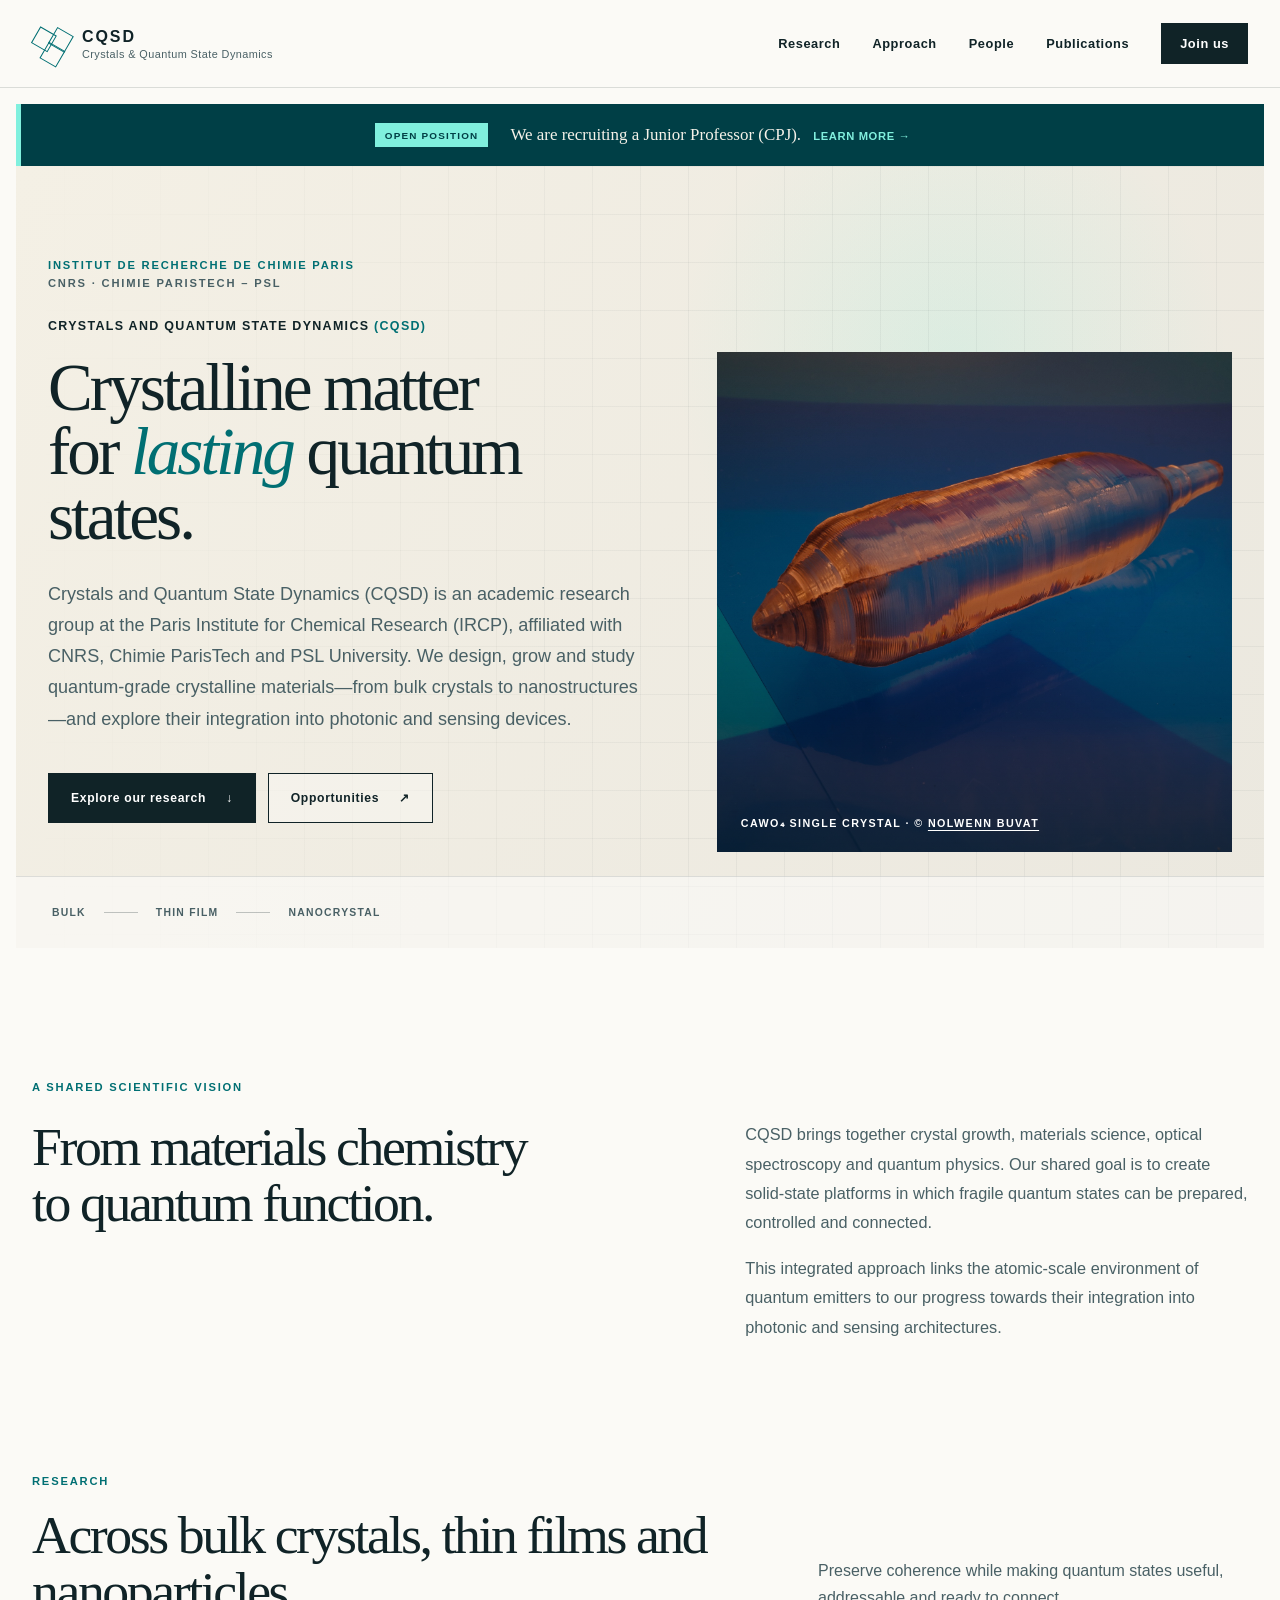
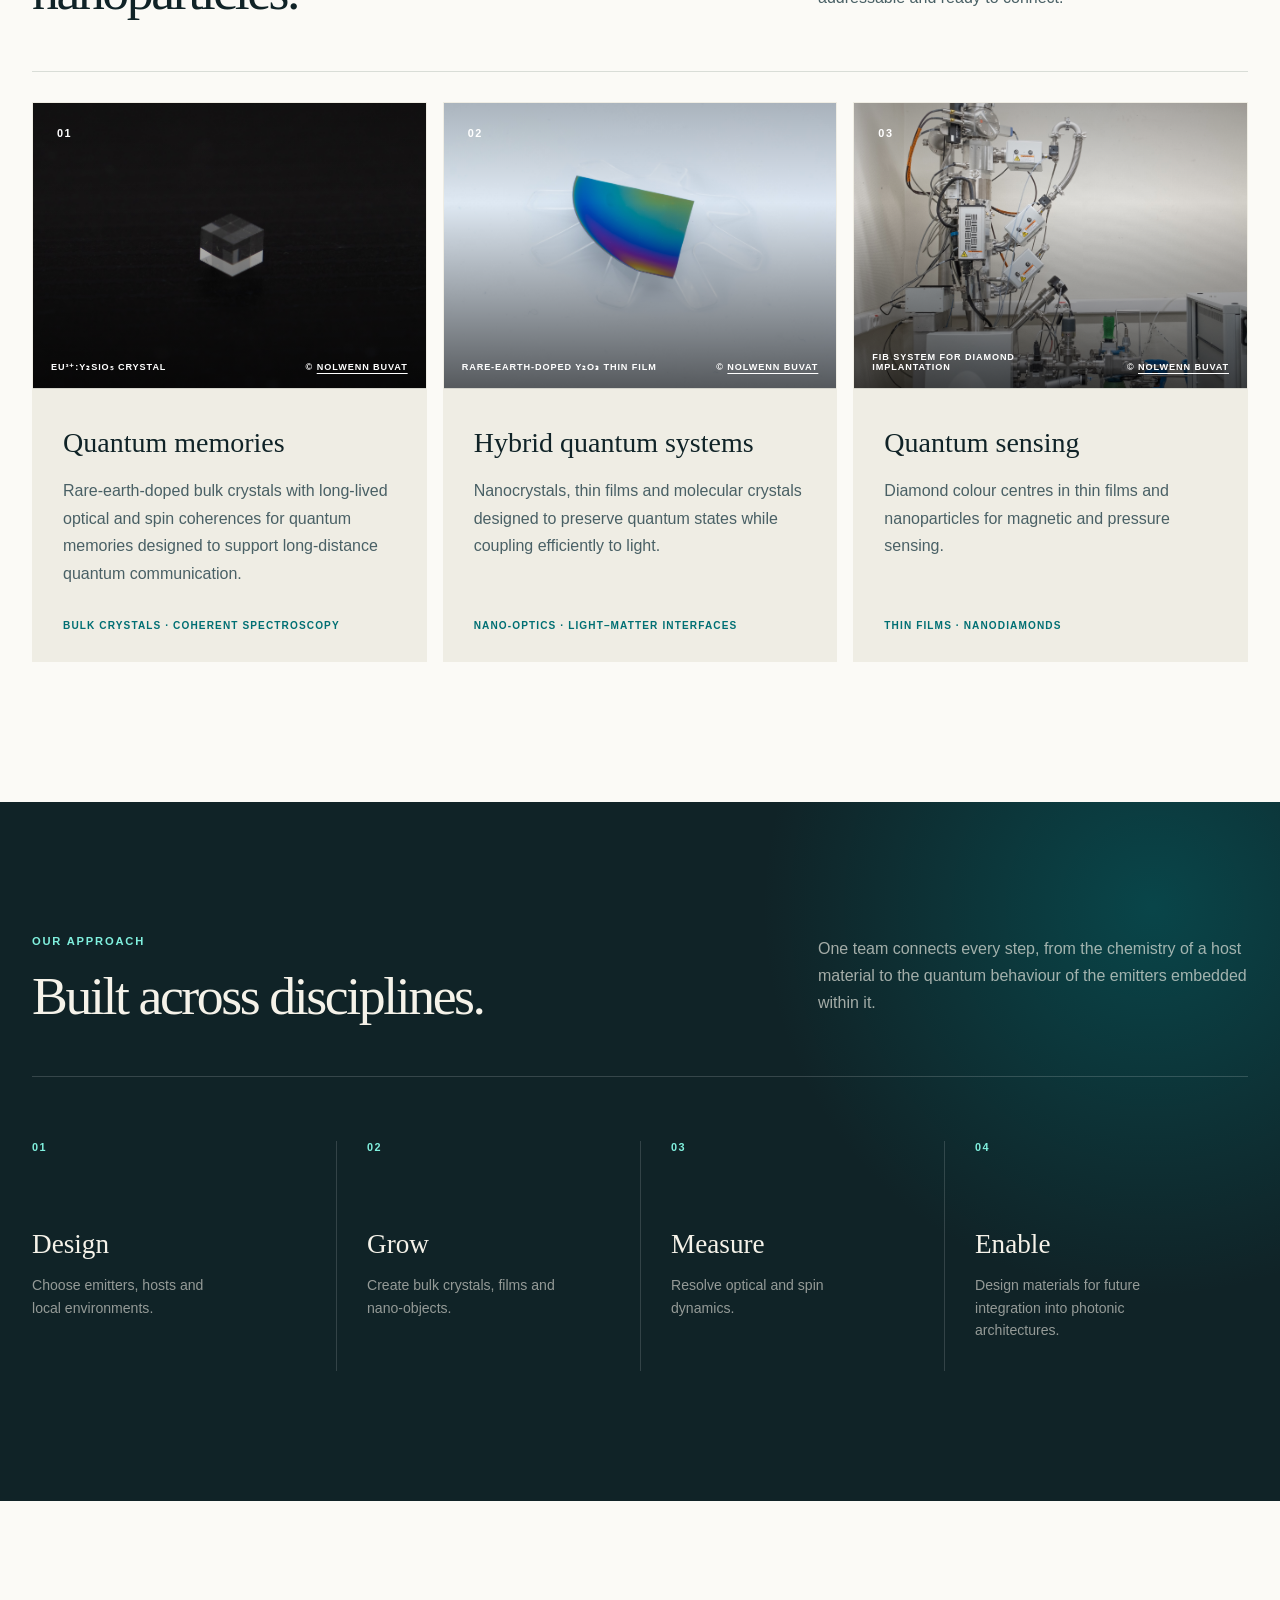
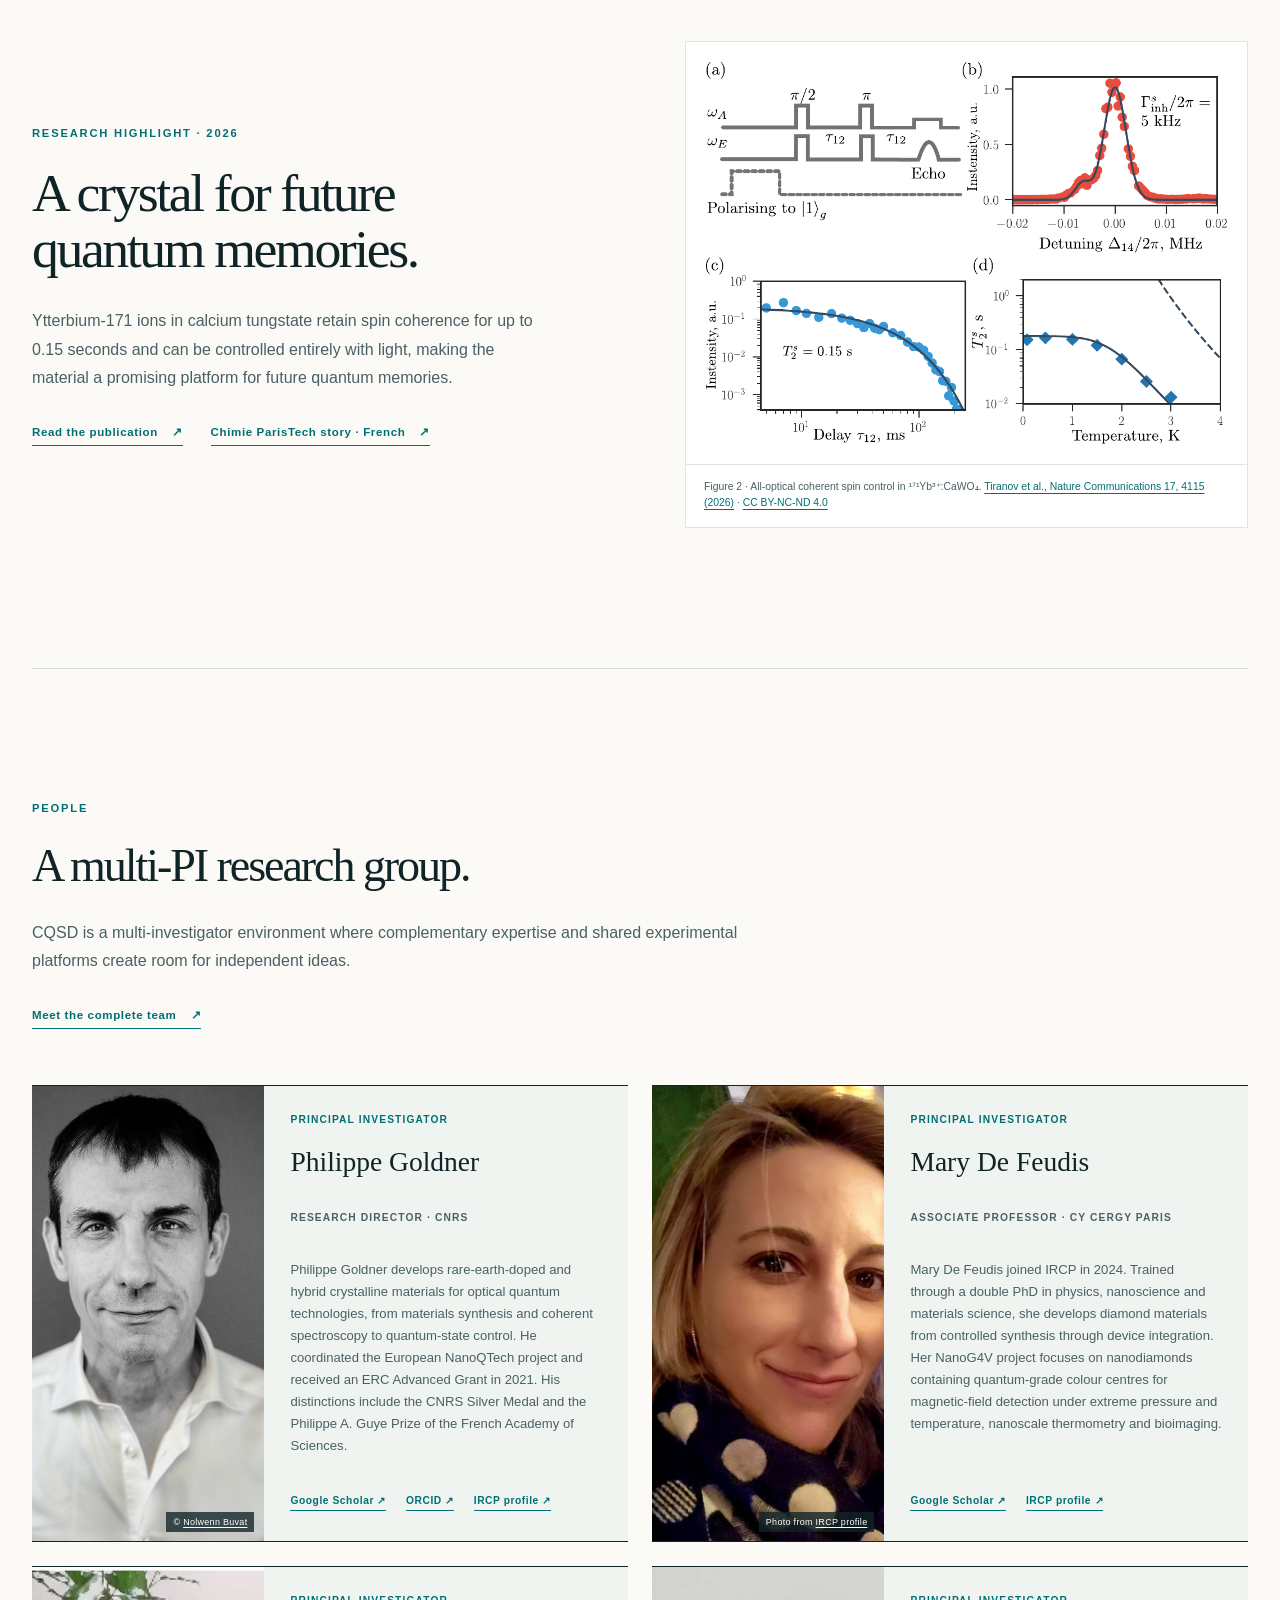
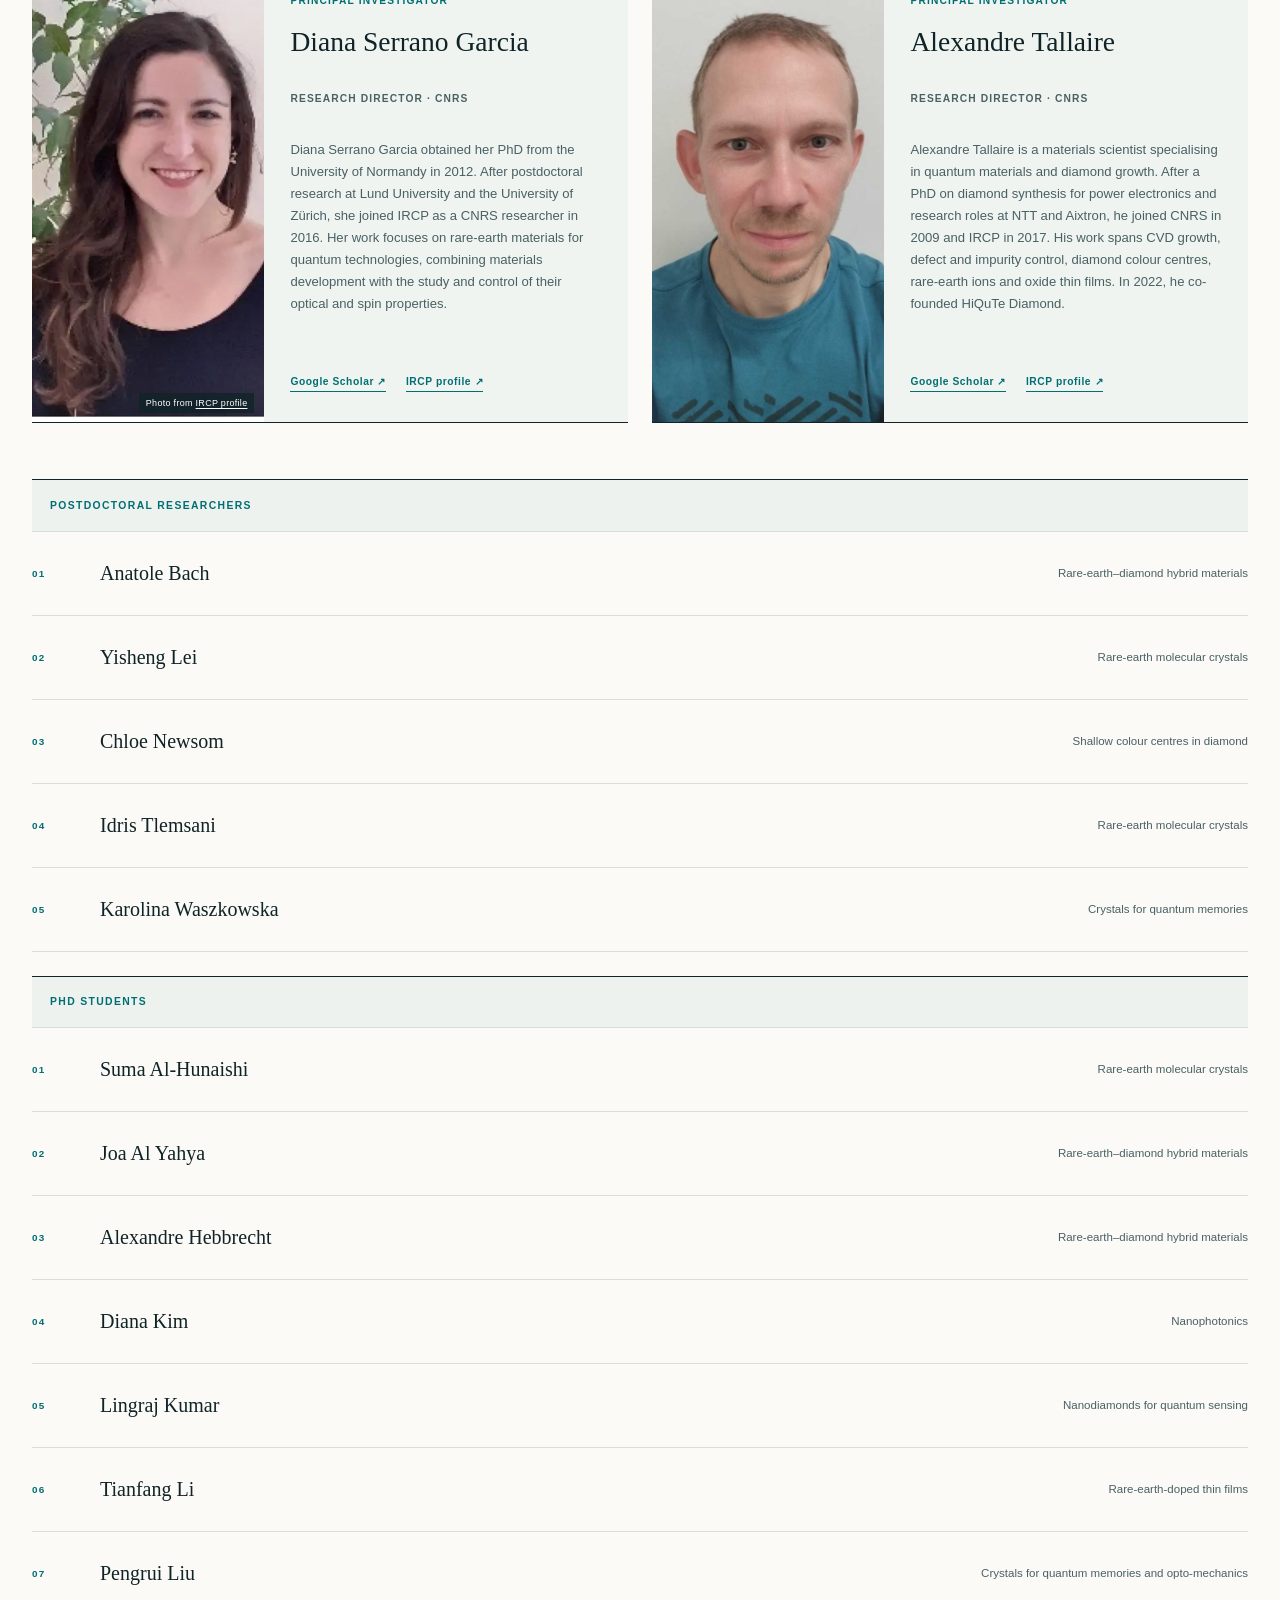
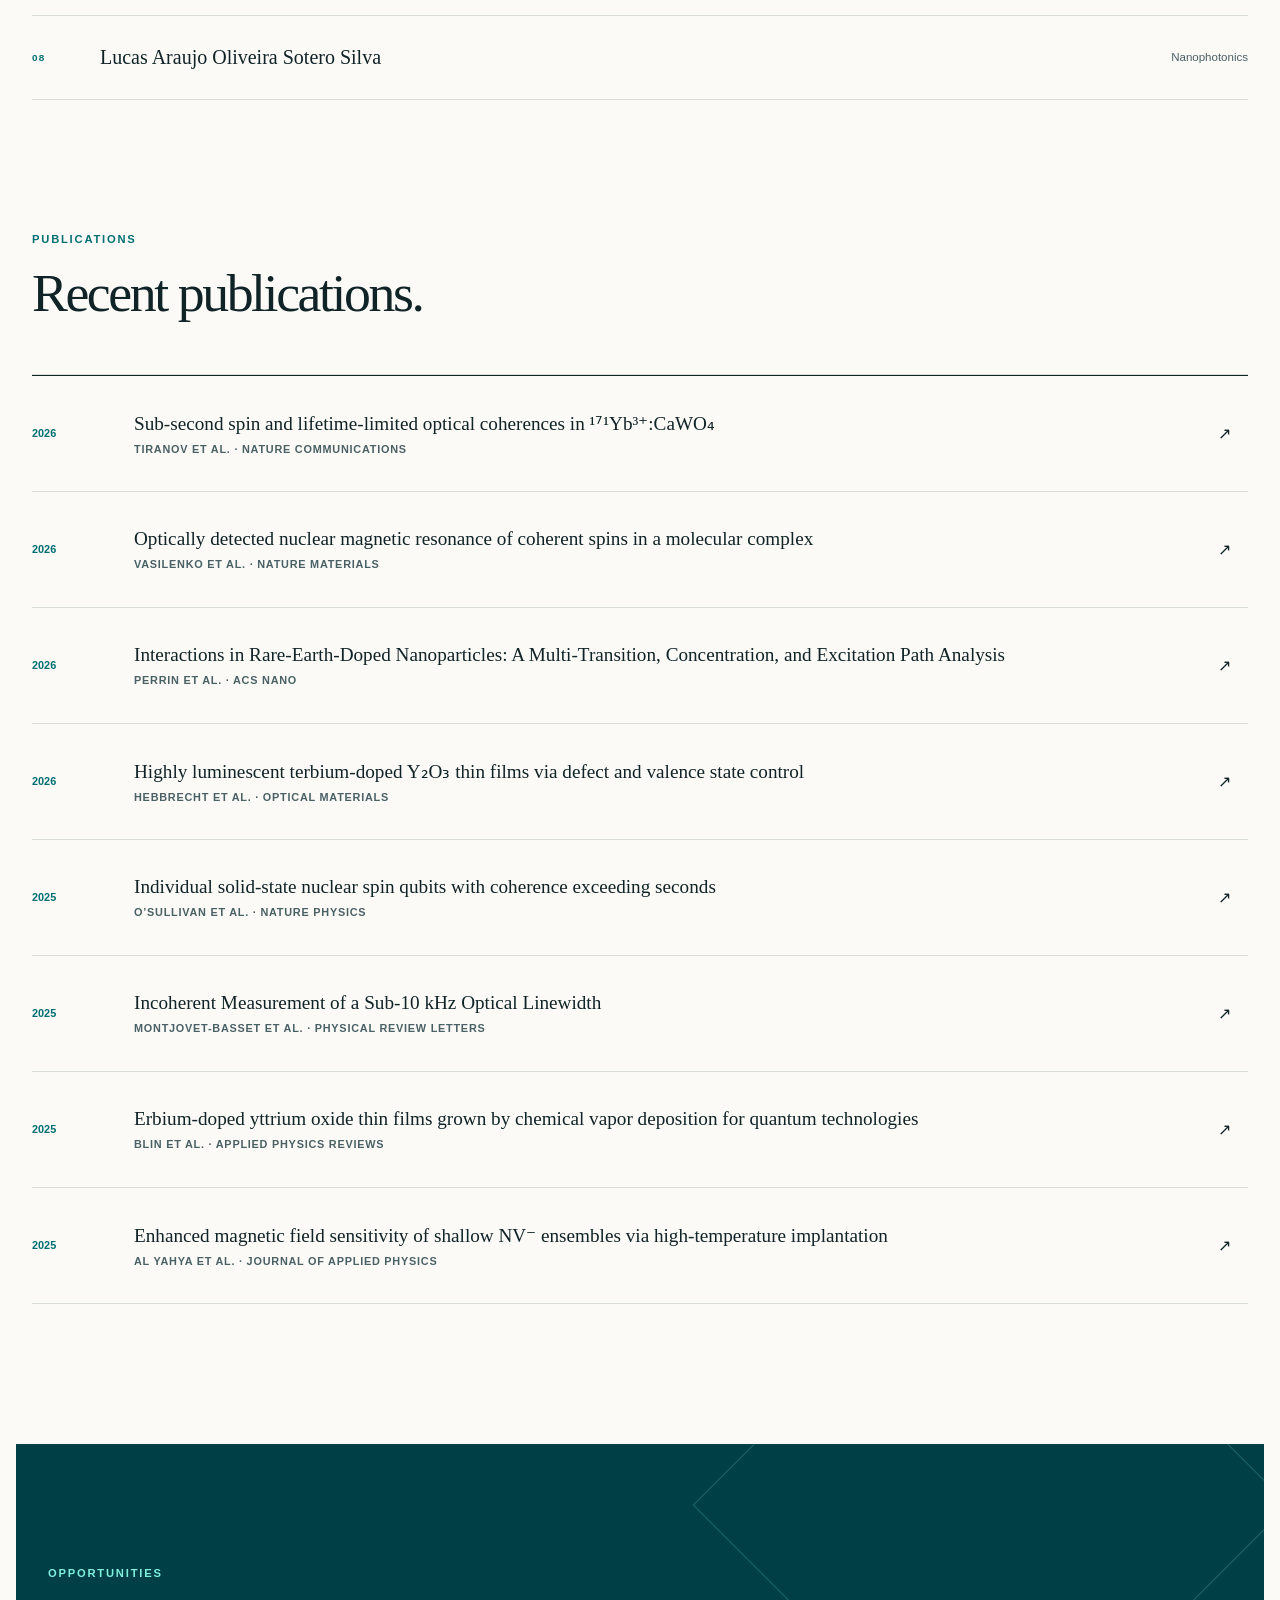
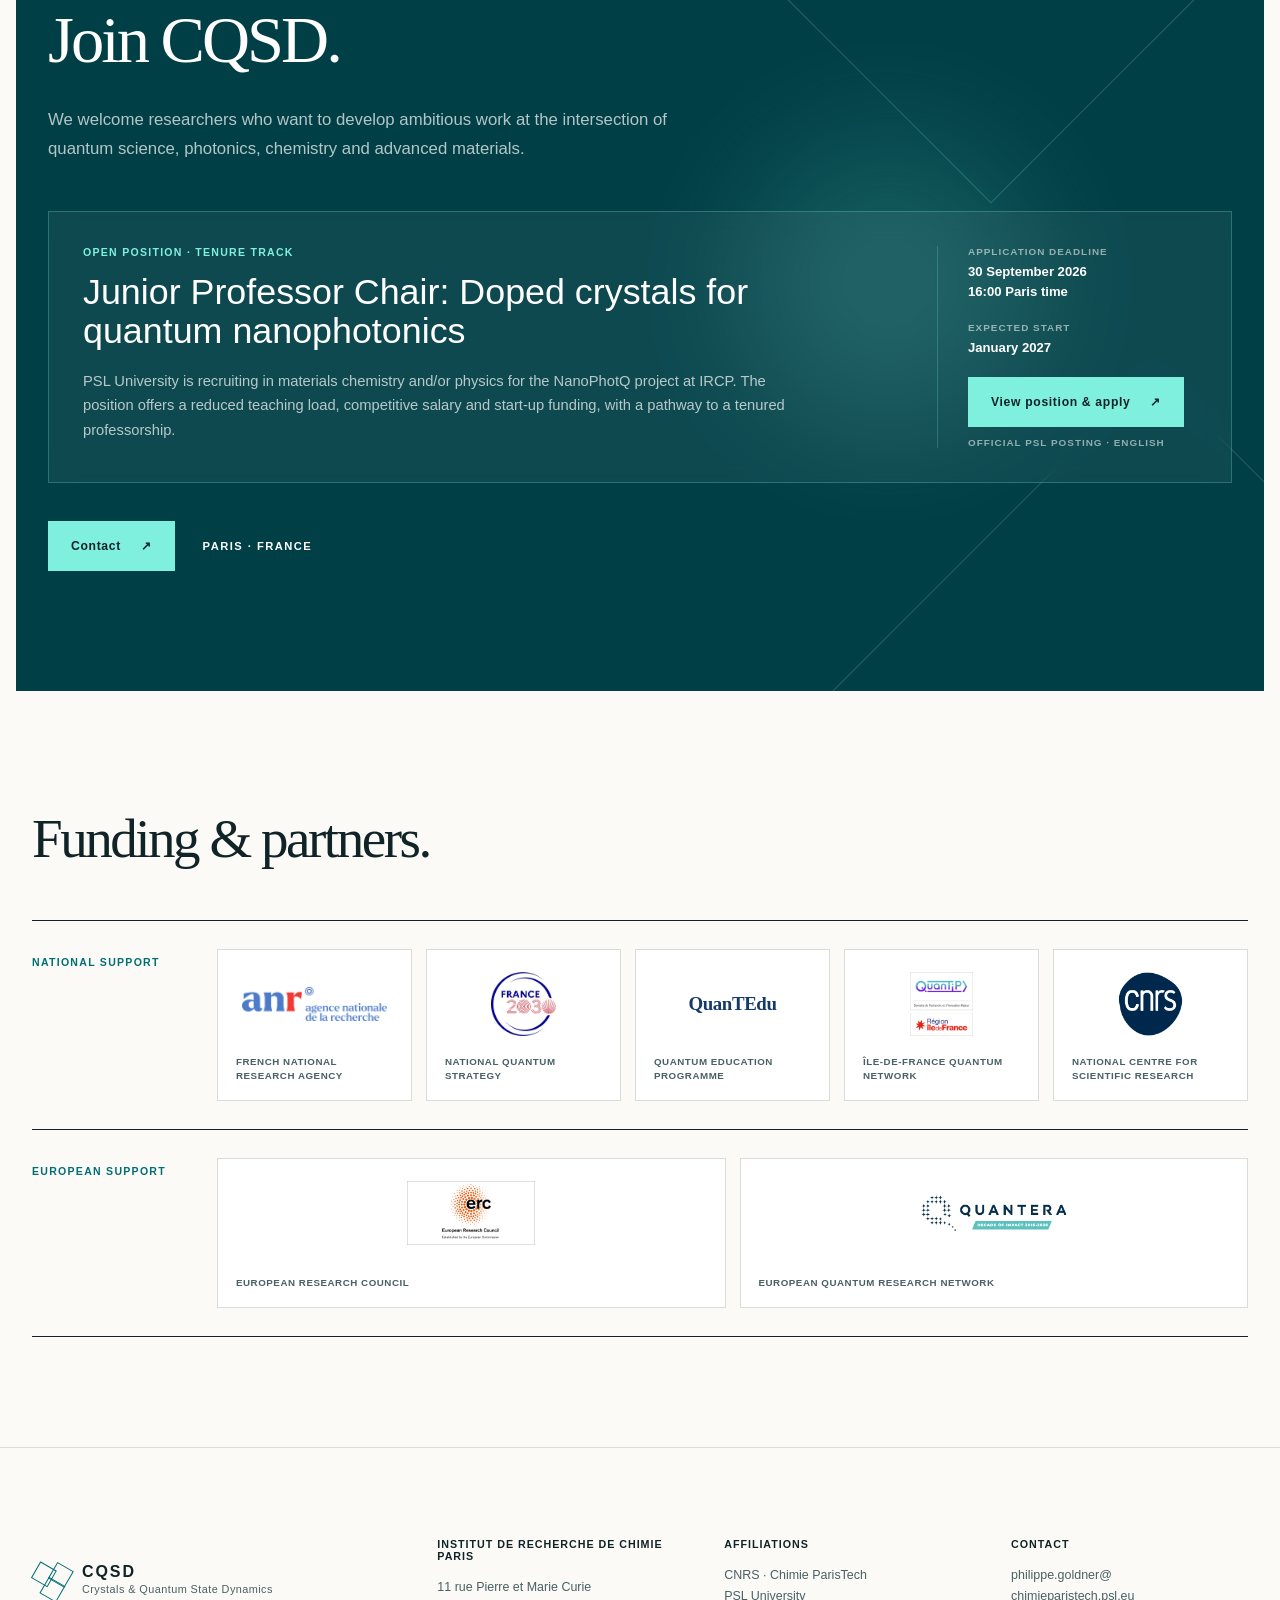
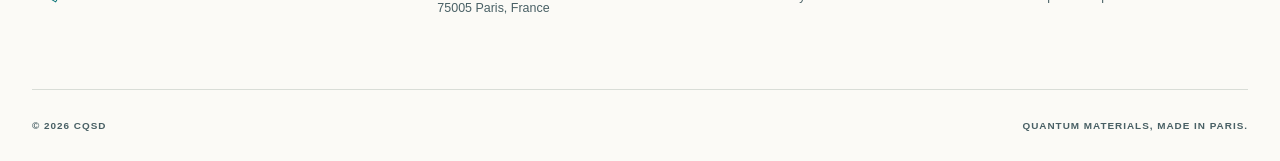
==== commit 7dacfeb3: "Add temporary Junior Professor recruitment banner" ====
--- a/index.html
+++ b/index.html
@@ -96,6 +96,18 @@
         </nav>
       </header>
 
+      <!-- TEMPORARY RECRUITMENT BANNER
+           Remove this block after the 30 September 2026 application deadline. -->
+      <aside class="recruitment-banner" aria-label="Current recruitment opportunity">
+        <a href="#join">
+          <span class="recruitment-banner-label">Open position</span>
+          <span class="recruitment-banner-text">
+            We are recruiting a Junior Professor (CPJ).
+            <strong>Learn more <span aria-hidden="true">→</span></strong>
+          </span>
+        </a>
+      </aside>
+
       <section class="hero" id="top">
         <div class="hero-copy">
           <p class="eyebrow">
--- a/styles.css
+++ b/styles.css
@@ -160,10 +160,66 @@
   color: var(--ink);
 }
 
+/* Temporary recruitment banner — remove with the matching HTML block. */
+.recruitment-banner {
+  width: min(1376px, calc(100% - 32px));
+  margin: 16px auto 0;
+  color: var(--cream);
+  background: var(--teal-dark);
+  border-left: 5px solid var(--aqua);
+}
+
+.recruitment-banner a {
+  min-height: 62px;
+  padding: 14px max(32px, calc((100% - 1240px) / 2));
+  display: flex;
+  align-items: center;
+  justify-content: center;
+  gap: 22px;
+  transition: background 180ms ease;
+}
+
+.recruitment-banner a:hover,
+.recruitment-banner a:focus-visible {
+  background: rgba(128, 240, 222, 0.08);
+}
+
+.recruitment-banner a:focus-visible {
+  outline: 2px solid var(--aqua);
+  outline-offset: -4px;
+}
+
+.recruitment-banner-label {
+  flex: 0 0 auto;
+  padding: 7px 10px 6px;
+  color: var(--teal-dark);
+  background: var(--aqua);
+  font-size: 0.62rem;
+  font-weight: 800;
+  letter-spacing: 0.12em;
+  text-transform: uppercase;
+}
+
+.recruitment-banner-text {
+  font-family: Georgia, "Times New Roman", serif;
+  font-size: 1.06rem;
+  line-height: 1.4;
+}
+
+.recruitment-banner-text strong {
+  margin-left: 8px;
+  color: var(--aqua);
+  font-family: Arial, Helvetica, sans-serif;
+  font-size: 0.7rem;
+  letter-spacing: 0.055em;
+  text-transform: uppercase;
+  white-space: nowrap;
+}
+
 .hero {
   width: min(1376px, calc(100% - 32px));
   min-height: 720px;
-  margin: 16px auto 0;
+  margin: 0 auto;
   padding: 90px max(32px, calc((100% - 1240px) / 2)) 0;
   background:
     radial-gradient(circle at 75% 25%, rgba(128, 240, 222, 0.18), transparent 25%),
@@ -1431,9 +1487,33 @@
     scroll-margin-top: 122px;
   }
 
+  .recruitment-banner {
+    width: calc(100% - 16px);
+    margin-top: 8px;
+    border-left-width: 4px;
+  }
+
+  .recruitment-banner a {
+    min-height: 0;
+    padding: 13px 16px;
+    align-items: flex-start;
+    justify-content: flex-start;
+    flex-direction: column;
+    gap: 8px;
+  }
+
+  .recruitment-banner-text {
+    font-size: 0.98rem;
+  }
+
+  .recruitment-banner-text strong {
+    margin-left: 4px;
+    font-size: 0.66rem;
+  }
+
   .hero {
     width: calc(100% - 16px);
-    margin-top: 8px;
+    margin-top: 0;
     padding: 52px 20px 0;
   }
 
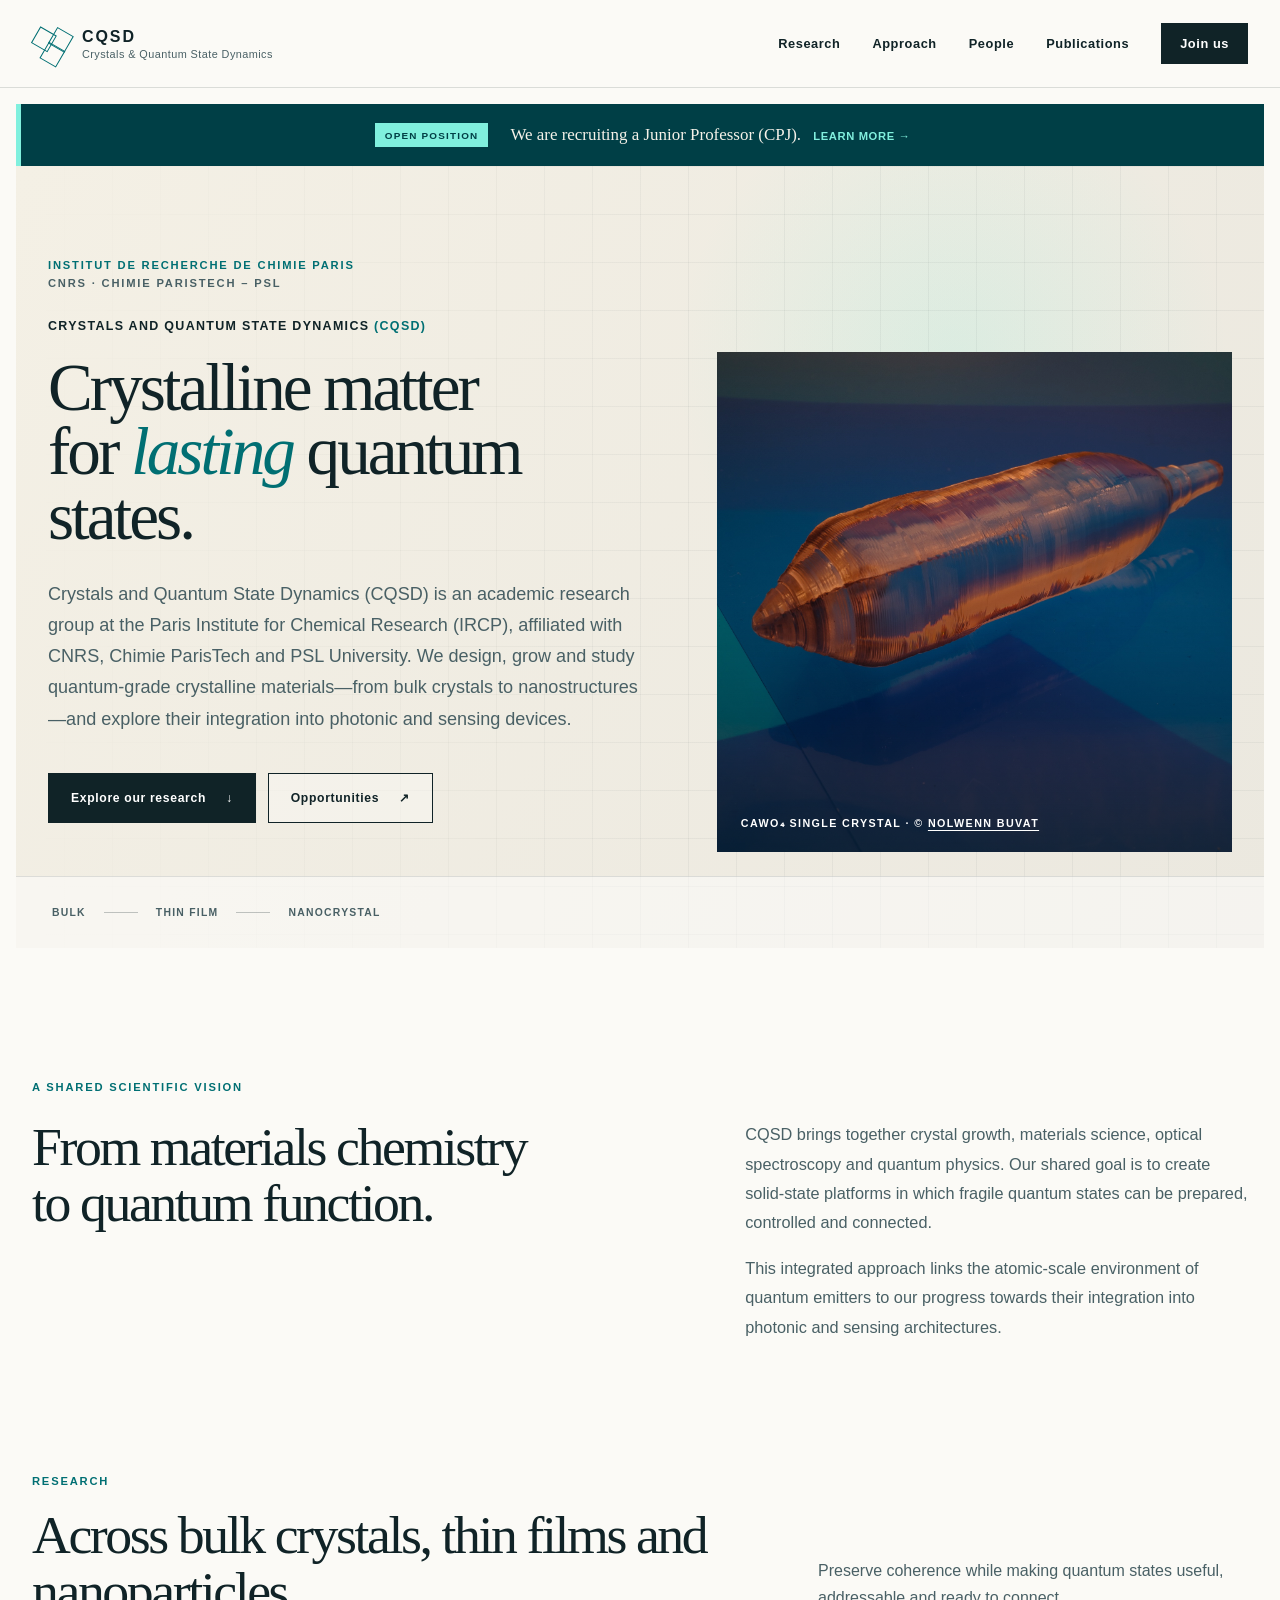
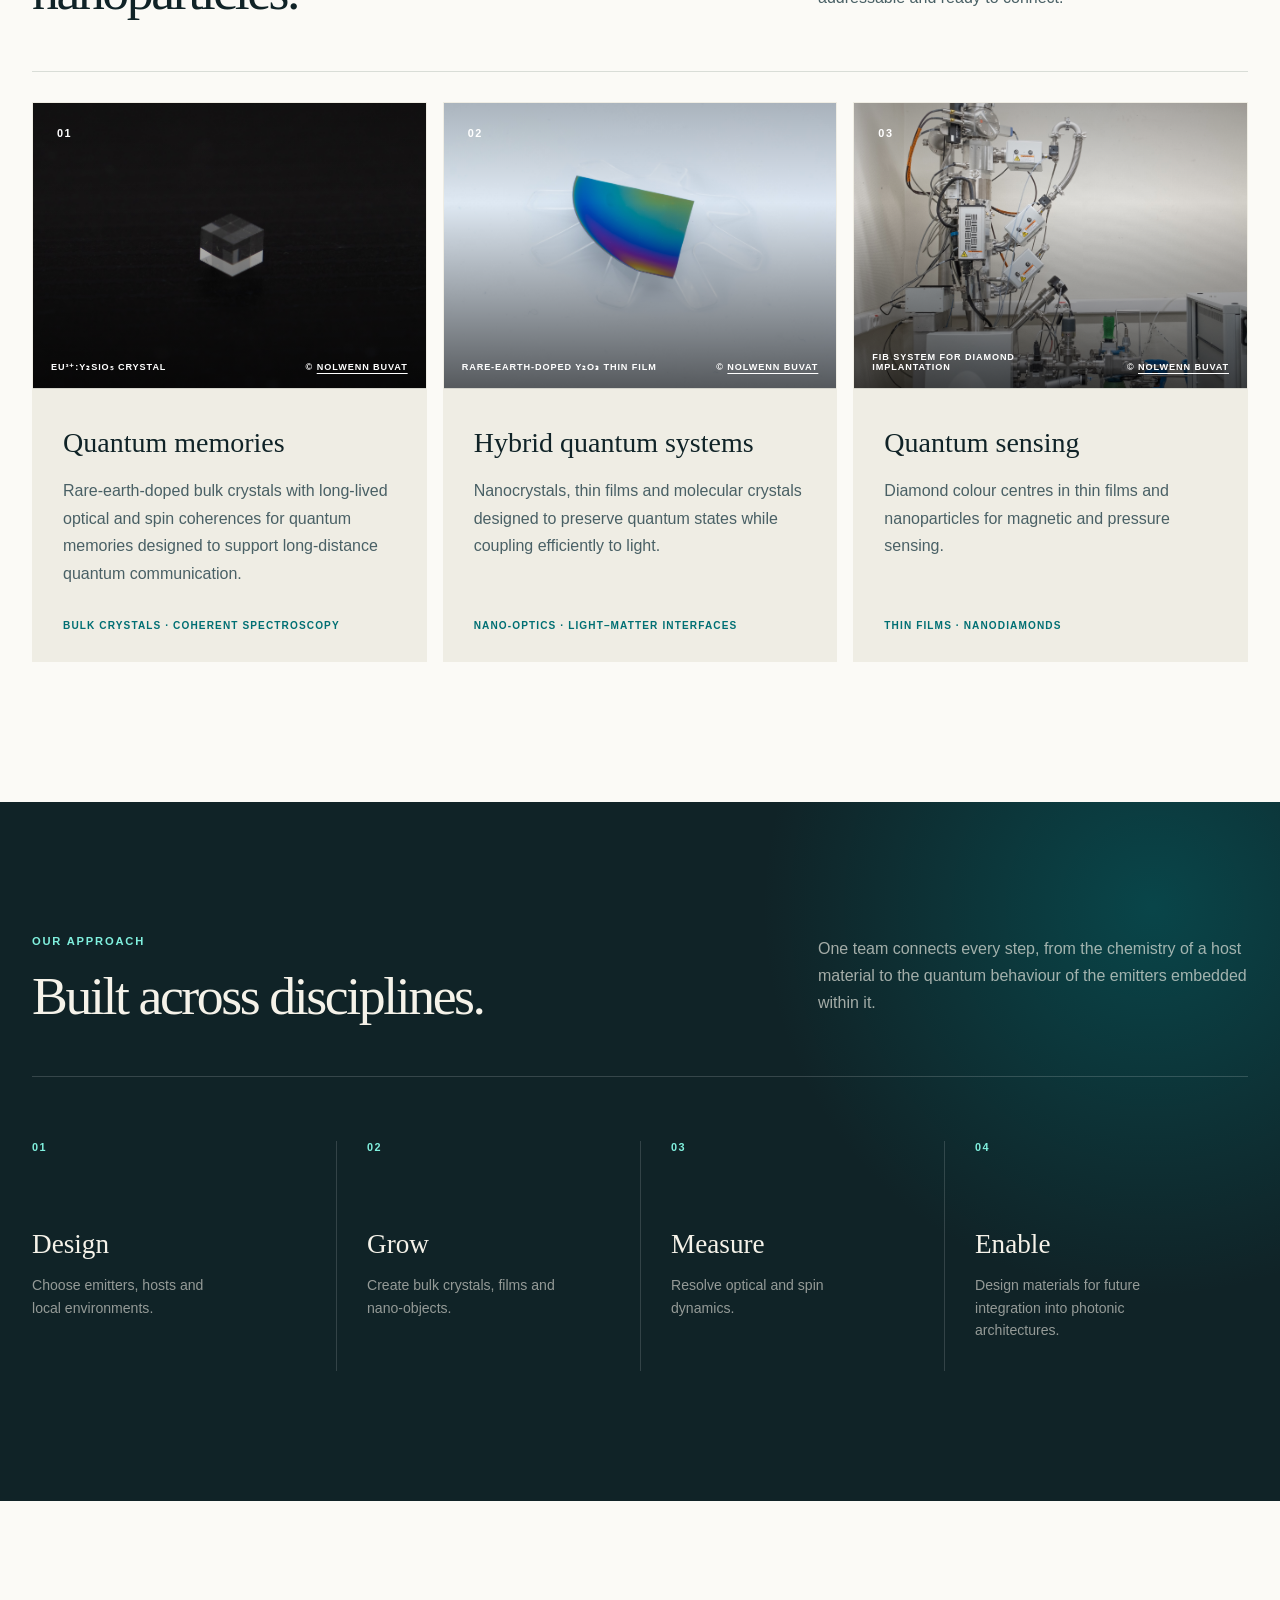
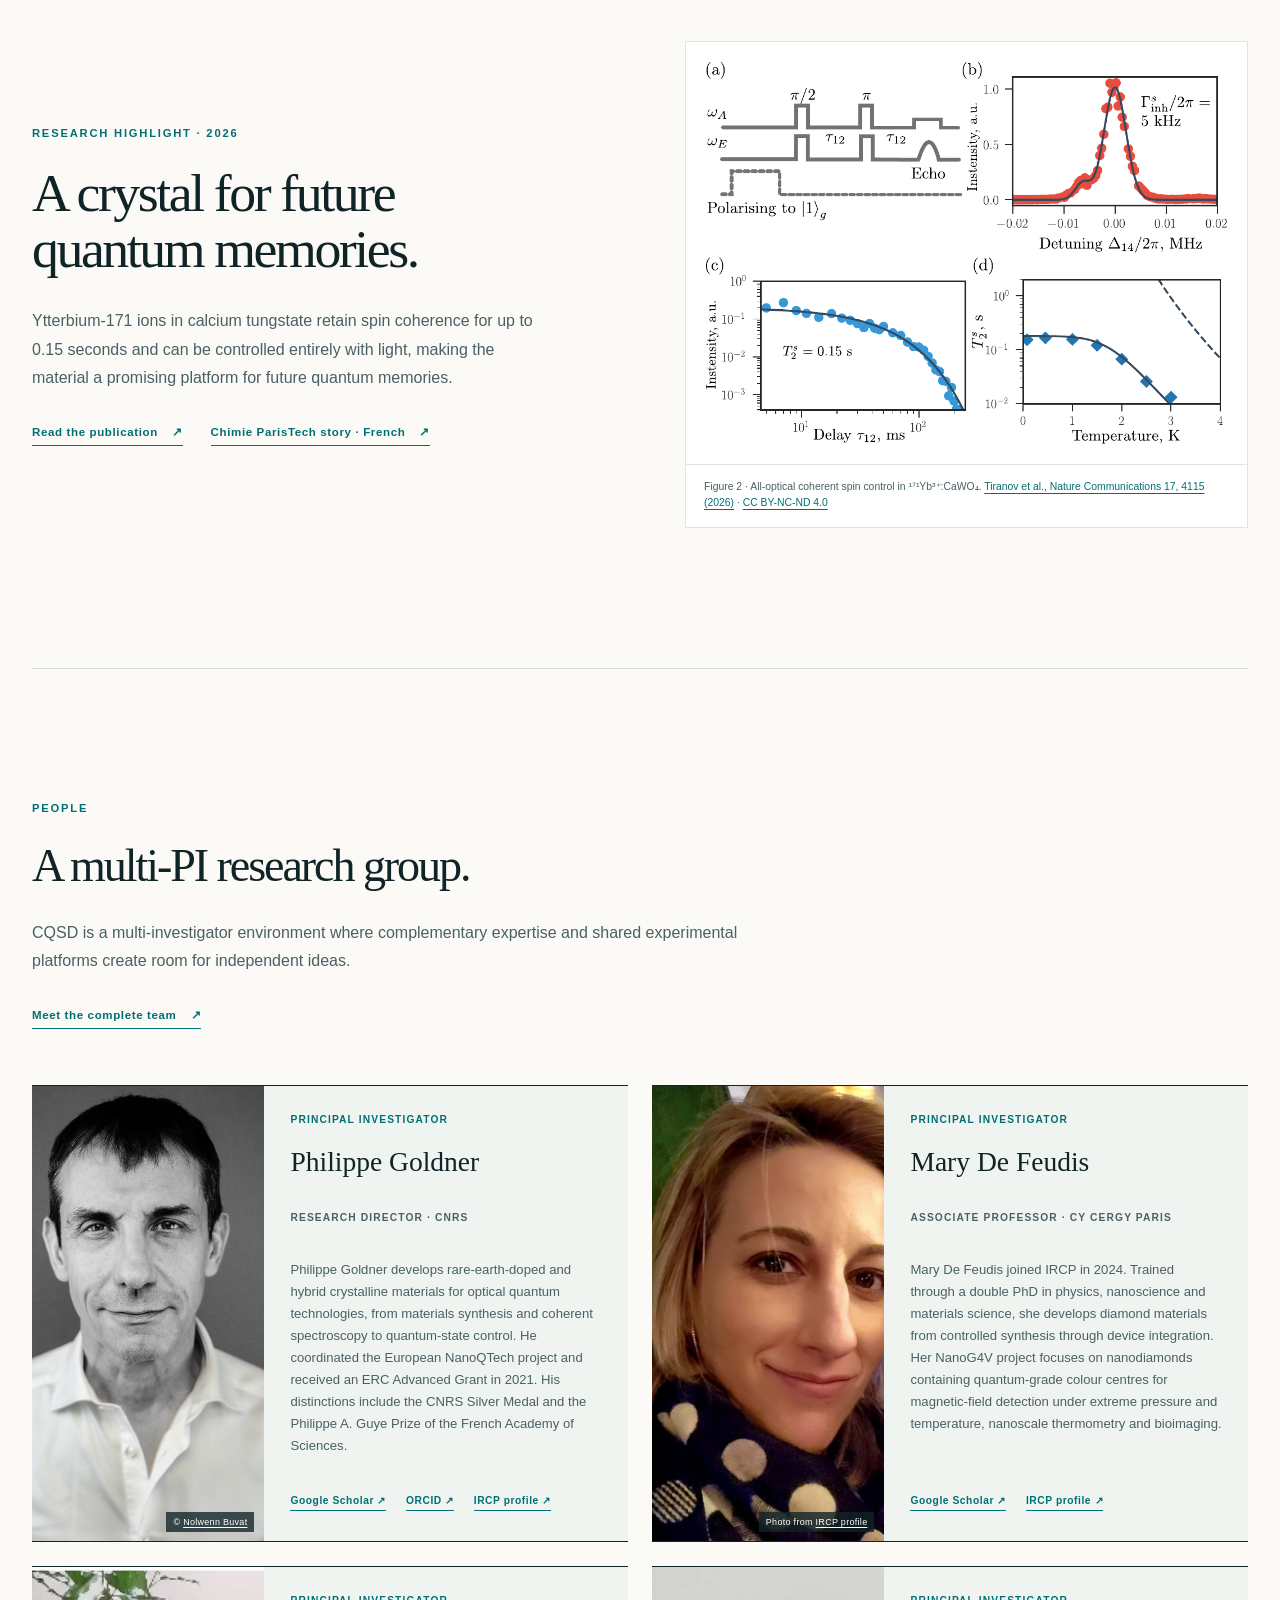
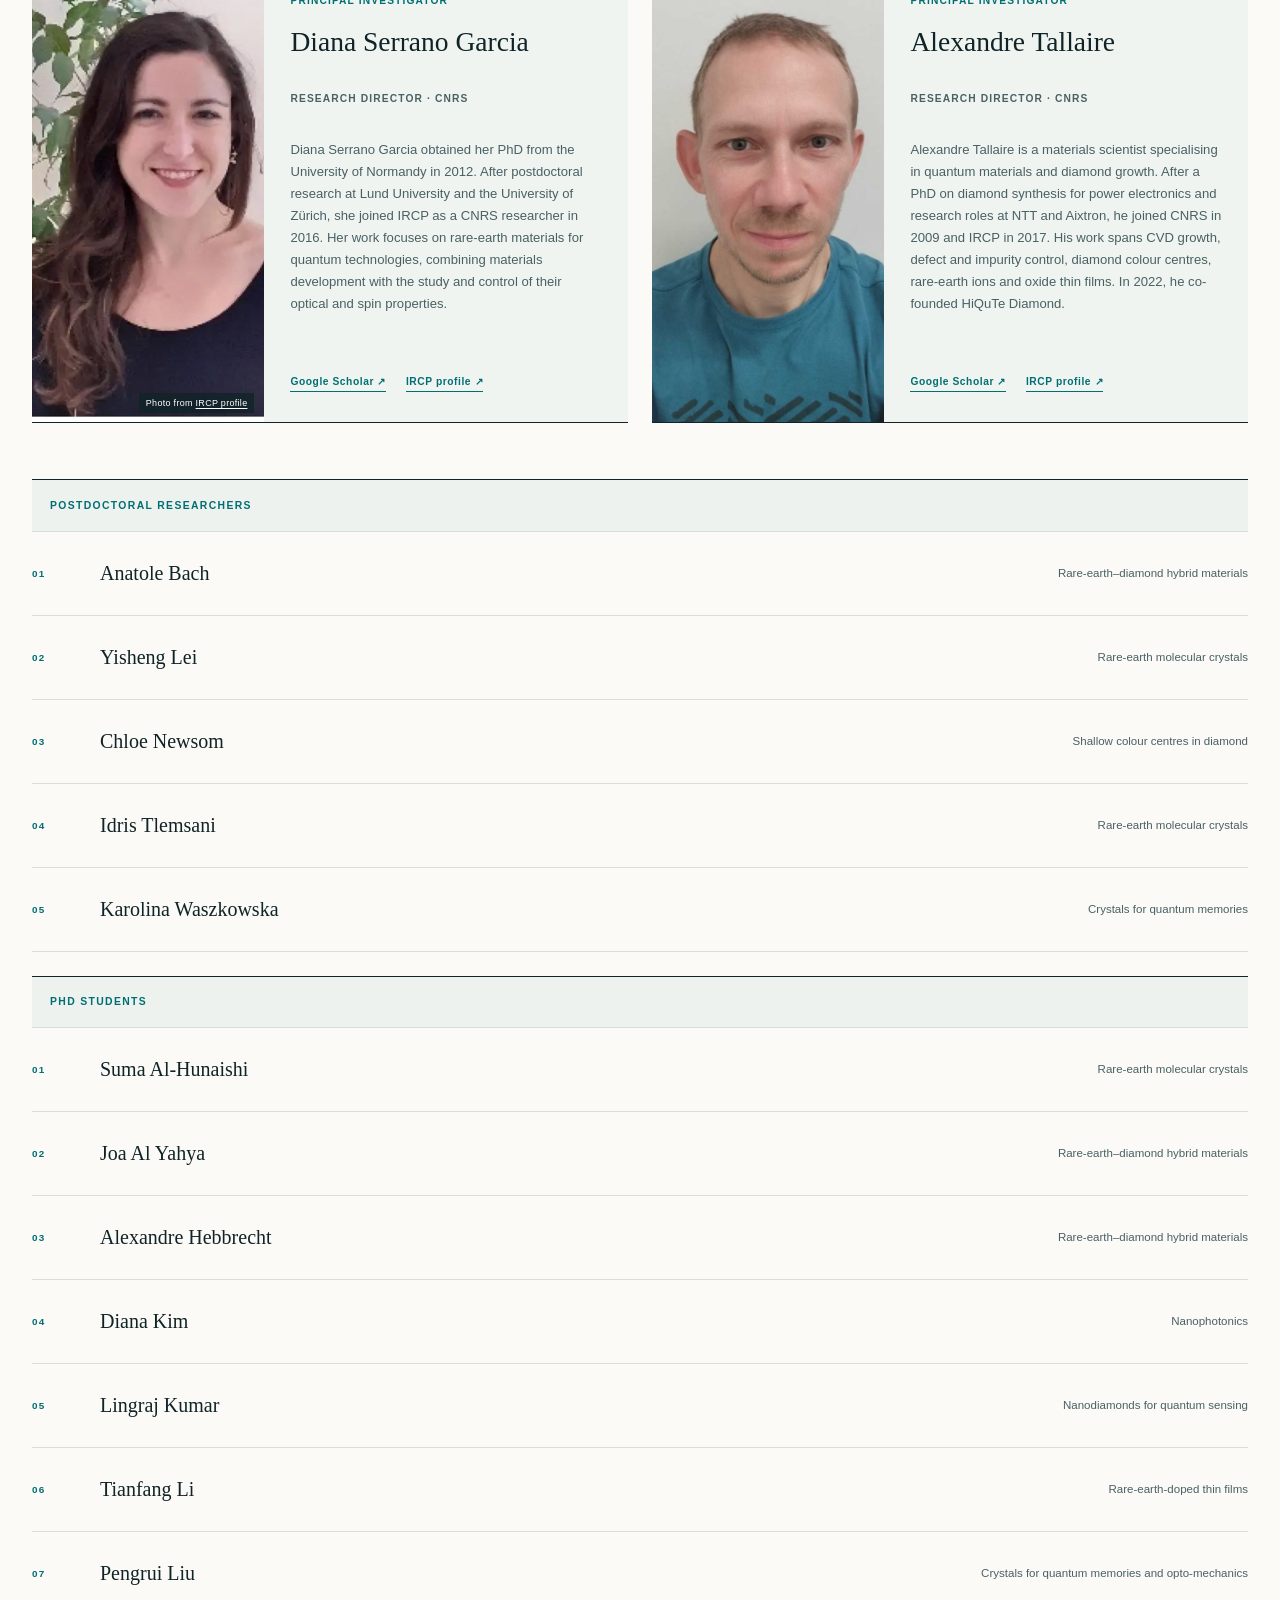
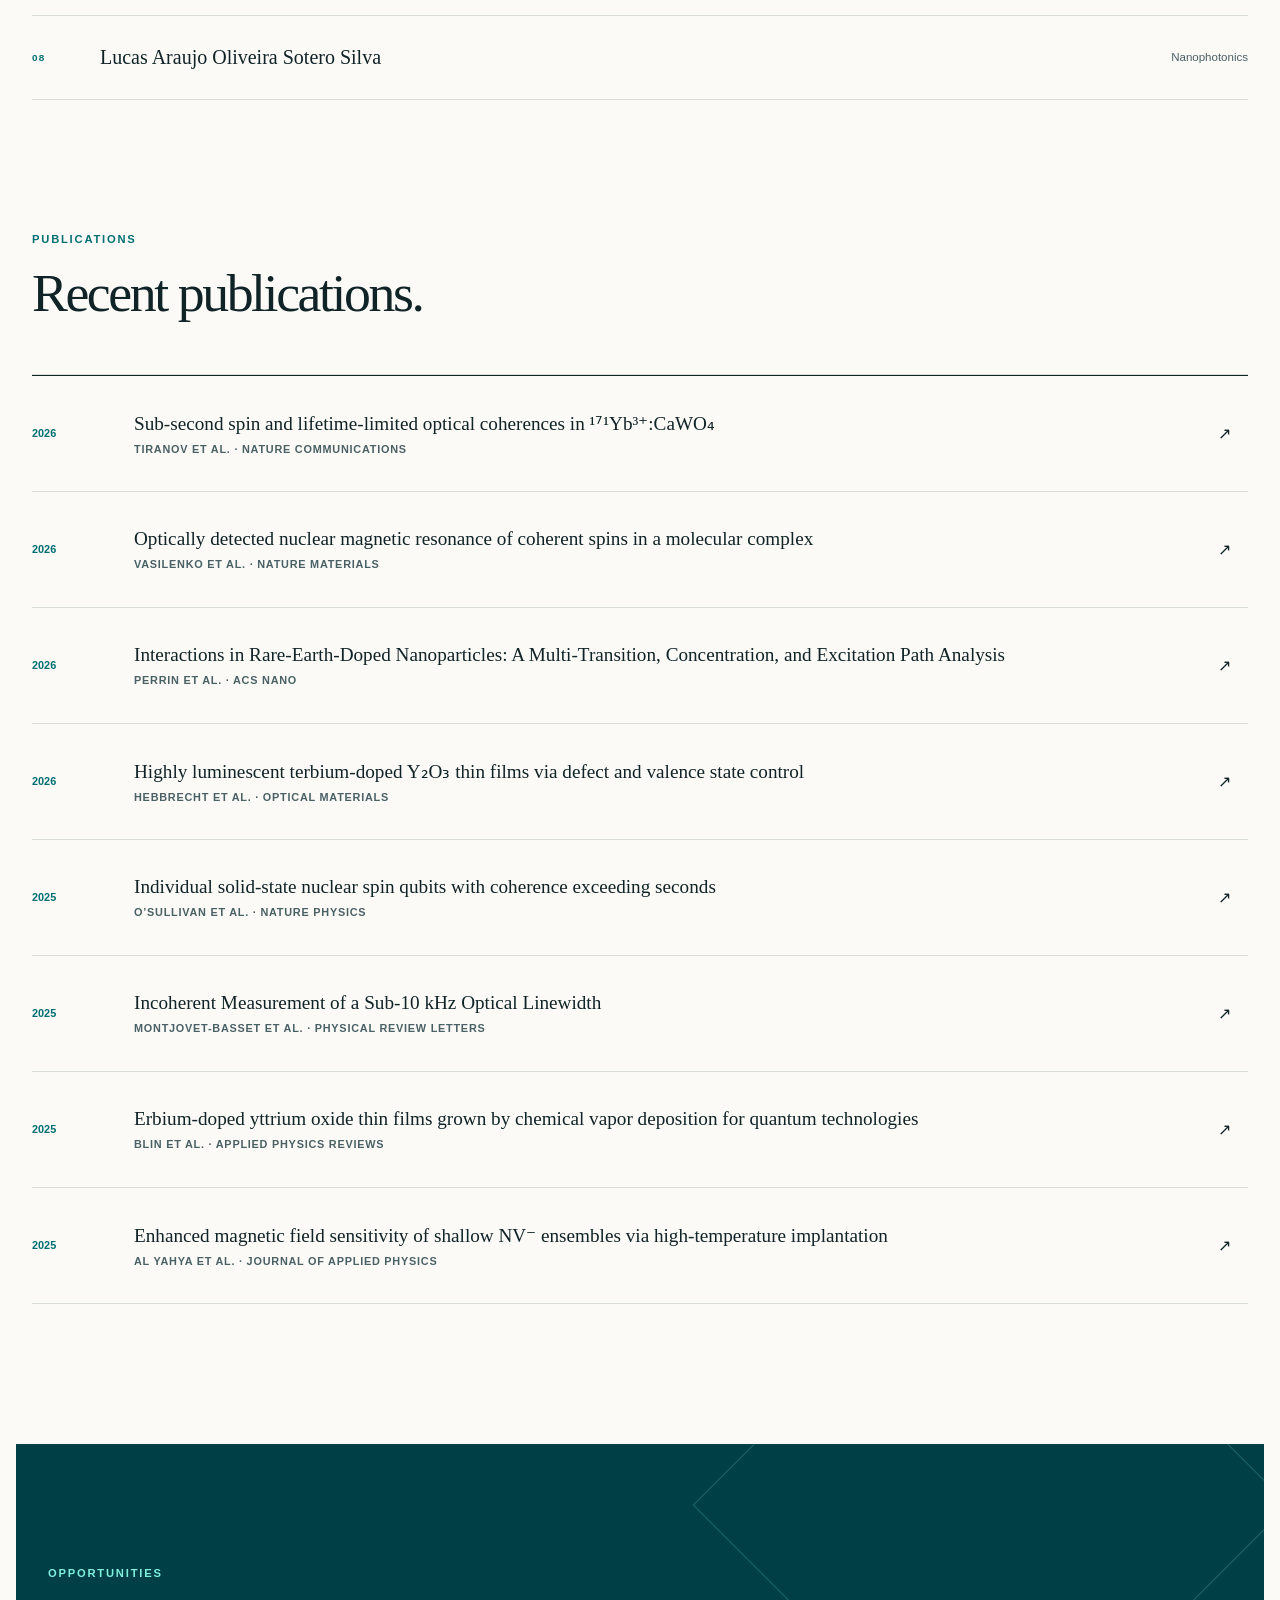
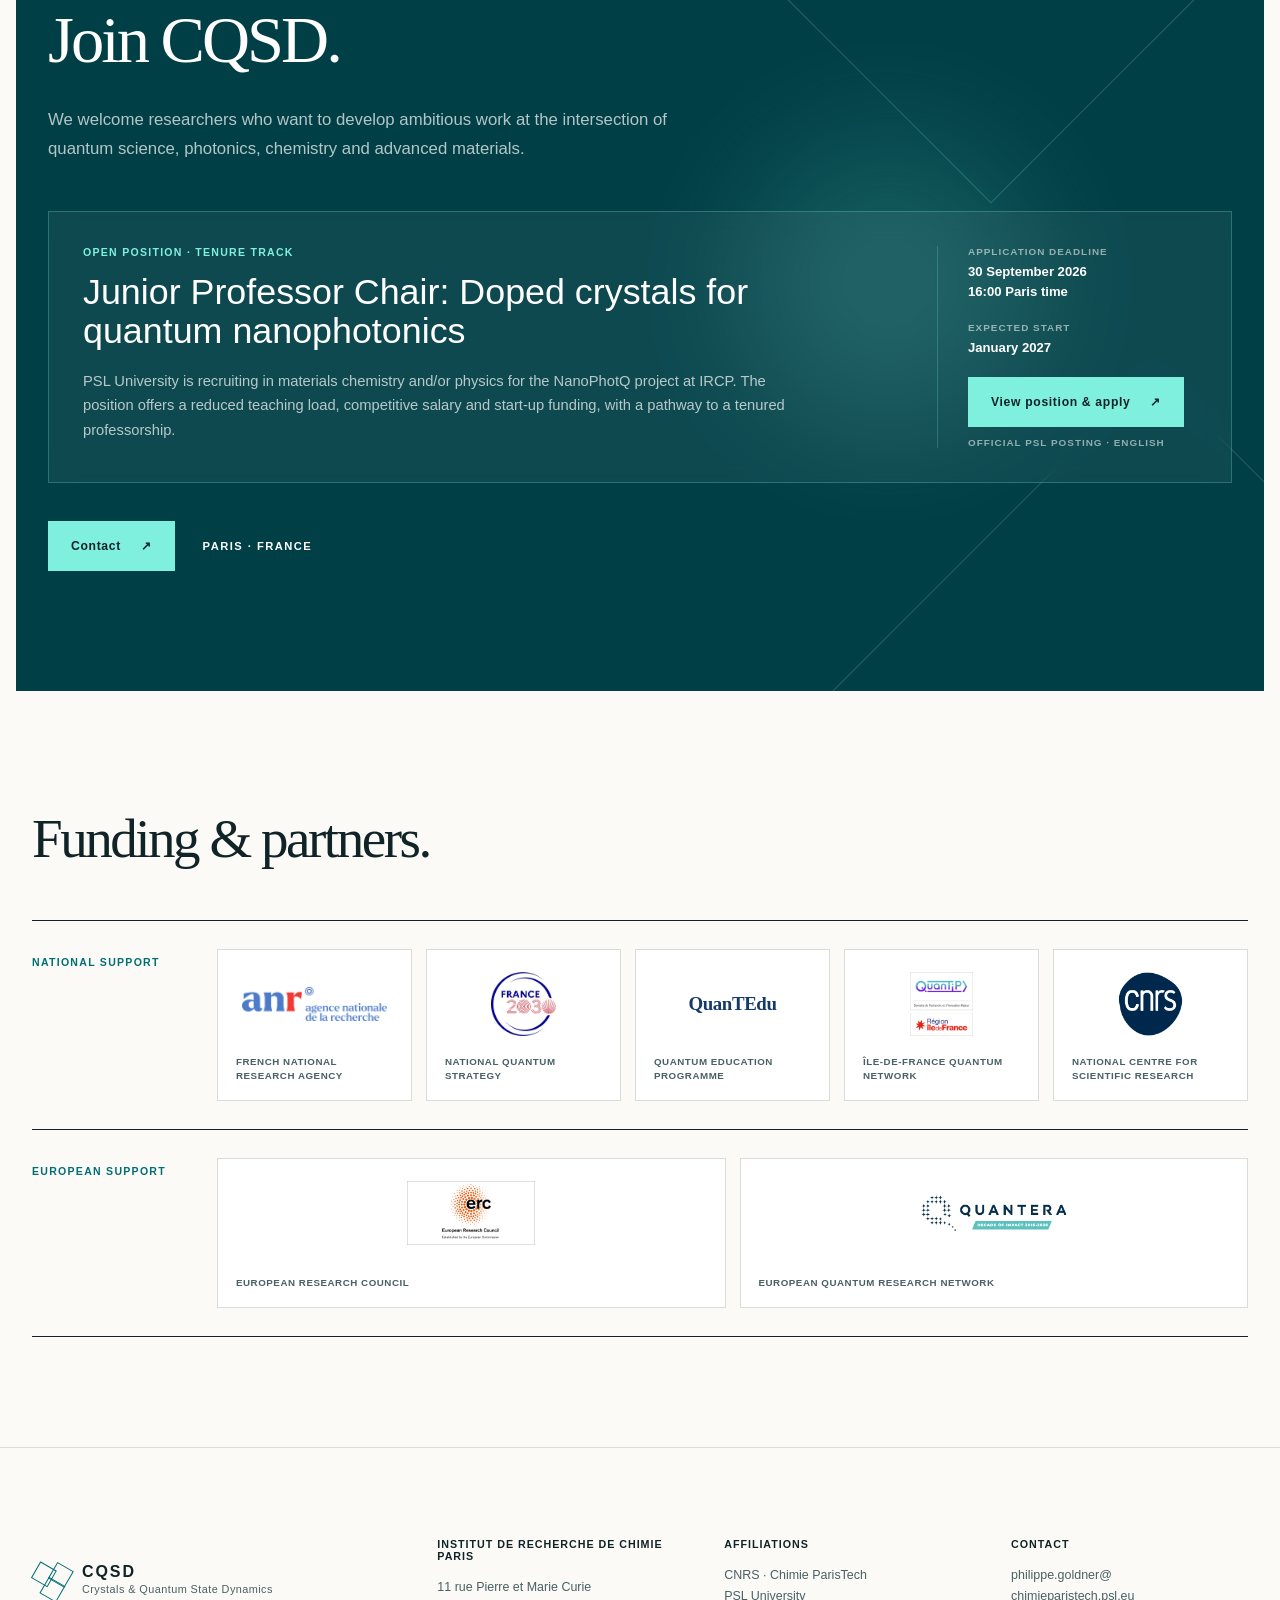
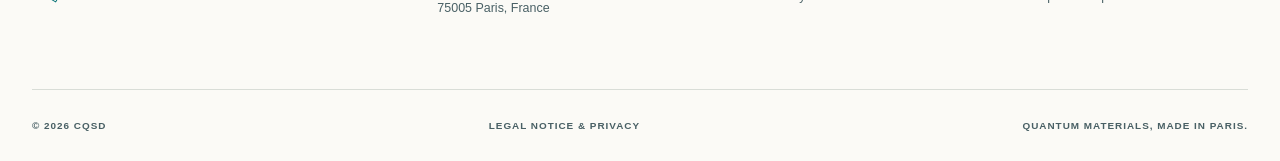
==== commit 2483b30b: "Add legal notice and privacy information" ====
--- a/index.html
+++ b/index.html
@@ -6,7 +6,7 @@
     <title>CQSD — Crystals &amp; Quantum State Dynamics</title>
     <meta
       name="description"
-      content="Official website of CQSD, the Crystals and Quantum State Dynamics research group at IRCP in Paris, led by Philippe Goldner, Mary De Feudis, Diana Serrano Garcia and Alexandre Tallaire."
+      content="Website of CQSD, the Crystals and Quantum State Dynamics research group at IRCP in Paris, led by Philippe Goldner, Mary De Feudis, Diana Serrano Garcia and Alexandre Tallaire."
     />
     <meta name="robots" content="index, follow" />
     <link rel="canonical" href="https://www.cqsd.fr/" />
@@ -439,7 +439,9 @@
           <div><strong>Contact</strong><a href="mailto:philippe.goldner@chimieparistech.psl.eu">philippe.goldner@<br />chimieparistech.psl.eu</a></div>
         </div>
         <div class="footer-bottom section-shell">
-          <span>© 2026 CQSD</span><span>Quantum materials, made in Paris.</span>
+          <span>© 2026 CQSD</span>
+          <a href="legal.html">Legal notice &amp; privacy</a>
+          <span>Quantum materials, made in Paris.</span>
         </div>
       </footer>
     </main>
--- a/styles.css
+++ b/styles.css
@@ -1320,7 +1320,8 @@
 }
 
 .footer-bottom {
-  height: 72px;
+  min-height: 72px;
+  padding-block: 18px;
   display: flex;
   align-items: center;
   justify-content: space-between;
@@ -1332,6 +1333,147 @@
   text-transform: uppercase;
 }
 
+.footer-bottom a {
+  transition: color 180ms ease;
+}
+
+.footer-bottom a:hover,
+.footer-bottom a:focus-visible {
+  color: var(--teal);
+}
+
+/* Legal notice and privacy page */
+.legal-hero {
+  padding: 96px 0 88px;
+  color: var(--cream);
+  background:
+    radial-gradient(circle at 78% 20%, rgba(128, 240, 222, 0.16), transparent 28%),
+    var(--teal-dark);
+}
+
+.legal-hero .section-kicker {
+  color: var(--aqua);
+}
+
+.legal-hero h1 {
+  max-width: 780px;
+  margin: 20px 0 30px;
+  font-family: Georgia, "Times New Roman", serif;
+  font-size: clamp(3.2rem, 7vw, 6.6rem);
+  font-weight: 400;
+  letter-spacing: -0.055em;
+  line-height: 0.9;
+}
+
+.legal-hero h1 em {
+  color: var(--aqua);
+  font-weight: 400;
+}
+
+.legal-hero > div > p:last-child {
+  max-width: 650px;
+  margin: 0;
+  color: rgba(245, 242, 233, 0.76);
+  font-family: Georgia, "Times New Roman", serif;
+  font-size: 1.05rem;
+  line-height: 1.75;
+}
+
+.legal-layout {
+  padding-block: 94px 120px;
+  display: grid;
+  grid-template-columns: 250px minmax(0, 760px);
+  justify-content: space-between;
+  gap: 90px;
+}
+
+.legal-summary {
+  align-self: start;
+  position: sticky;
+  top: 126px;
+}
+
+.legal-summary > p:not(.section-kicker) {
+  margin: 18px 0 28px;
+  color: var(--ink-soft);
+  font-family: Georgia, "Times New Roman", serif;
+  font-size: 0.98rem;
+  line-height: 1.65;
+}
+
+.legal-summary a {
+  color: var(--teal);
+  font-size: 0.68rem;
+  font-weight: 800;
+  letter-spacing: 0.08em;
+  text-transform: uppercase;
+}
+
+.legal-content section {
+  padding: 0 0 62px;
+  margin: 0 0 62px;
+  border-bottom: 1px solid var(--line);
+}
+
+.legal-content section:last-of-type {
+  margin-bottom: 34px;
+}
+
+.legal-number {
+  margin: 0 0 12px;
+  color: var(--teal);
+  font-size: 0.66rem;
+  font-weight: 800;
+  letter-spacing: 0.12em;
+}
+
+.legal-content h2 {
+  margin: 0 0 27px;
+  font-family: Georgia, "Times New Roman", serif;
+  font-size: clamp(2rem, 4vw, 3.15rem);
+  font-weight: 400;
+  letter-spacing: -0.04em;
+}
+
+.legal-content p,
+.legal-content address {
+  margin: 0 0 20px;
+  color: var(--ink-soft);
+  font-size: 0.94rem;
+  font-style: normal;
+  line-height: 1.85;
+}
+
+.legal-content strong {
+  color: var(--ink);
+}
+
+.legal-content a {
+  color: var(--teal);
+  text-decoration: underline;
+  text-decoration-color: rgba(0, 111, 115, 0.3);
+  text-underline-offset: 3px;
+}
+
+.legal-content a:hover,
+.legal-content a:focus-visible {
+  text-decoration-color: currentColor;
+}
+
+.legal-content code {
+  padding: 2px 5px;
+  background: rgba(0, 111, 115, 0.07);
+  font-size: 0.86em;
+}
+
+.legal-updated {
+  color: var(--ink-soft);
+  font-size: 0.68rem;
+  font-weight: 700;
+  letter-spacing: 0.08em;
+  text-transform: uppercase;
+}
+
 @media (max-width: 980px) {
   .section-shell {
     width: min(100% - 40px, 760px);
@@ -1339,6 +1481,15 @@
 
   .site-header {
     padding-inline: max(20px, calc((100% - 760px) / 2));
+  }
+
+  .legal-layout {
+    grid-template-columns: 1fr;
+    gap: 60px;
+  }
+
+  .legal-summary {
+    position: static;
   }
 
   .brand small {
@@ -1691,6 +1842,25 @@
   }
 }
 
+@media (max-width: 700px) {
+  .legal-page .site-header nav a:not(.nav-cta) {
+    display: none;
+  }
+
+  .legal-hero {
+    padding: 72px 0 68px;
+  }
+
+  .legal-layout {
+    padding-block: 70px 90px;
+  }
+
+  .legal-content section {
+    padding-bottom: 48px;
+    margin-bottom: 48px;
+  }
+}
+
 @media (prefers-reduced-motion: reduce) {
   html {
     scroll-behavior: auto;
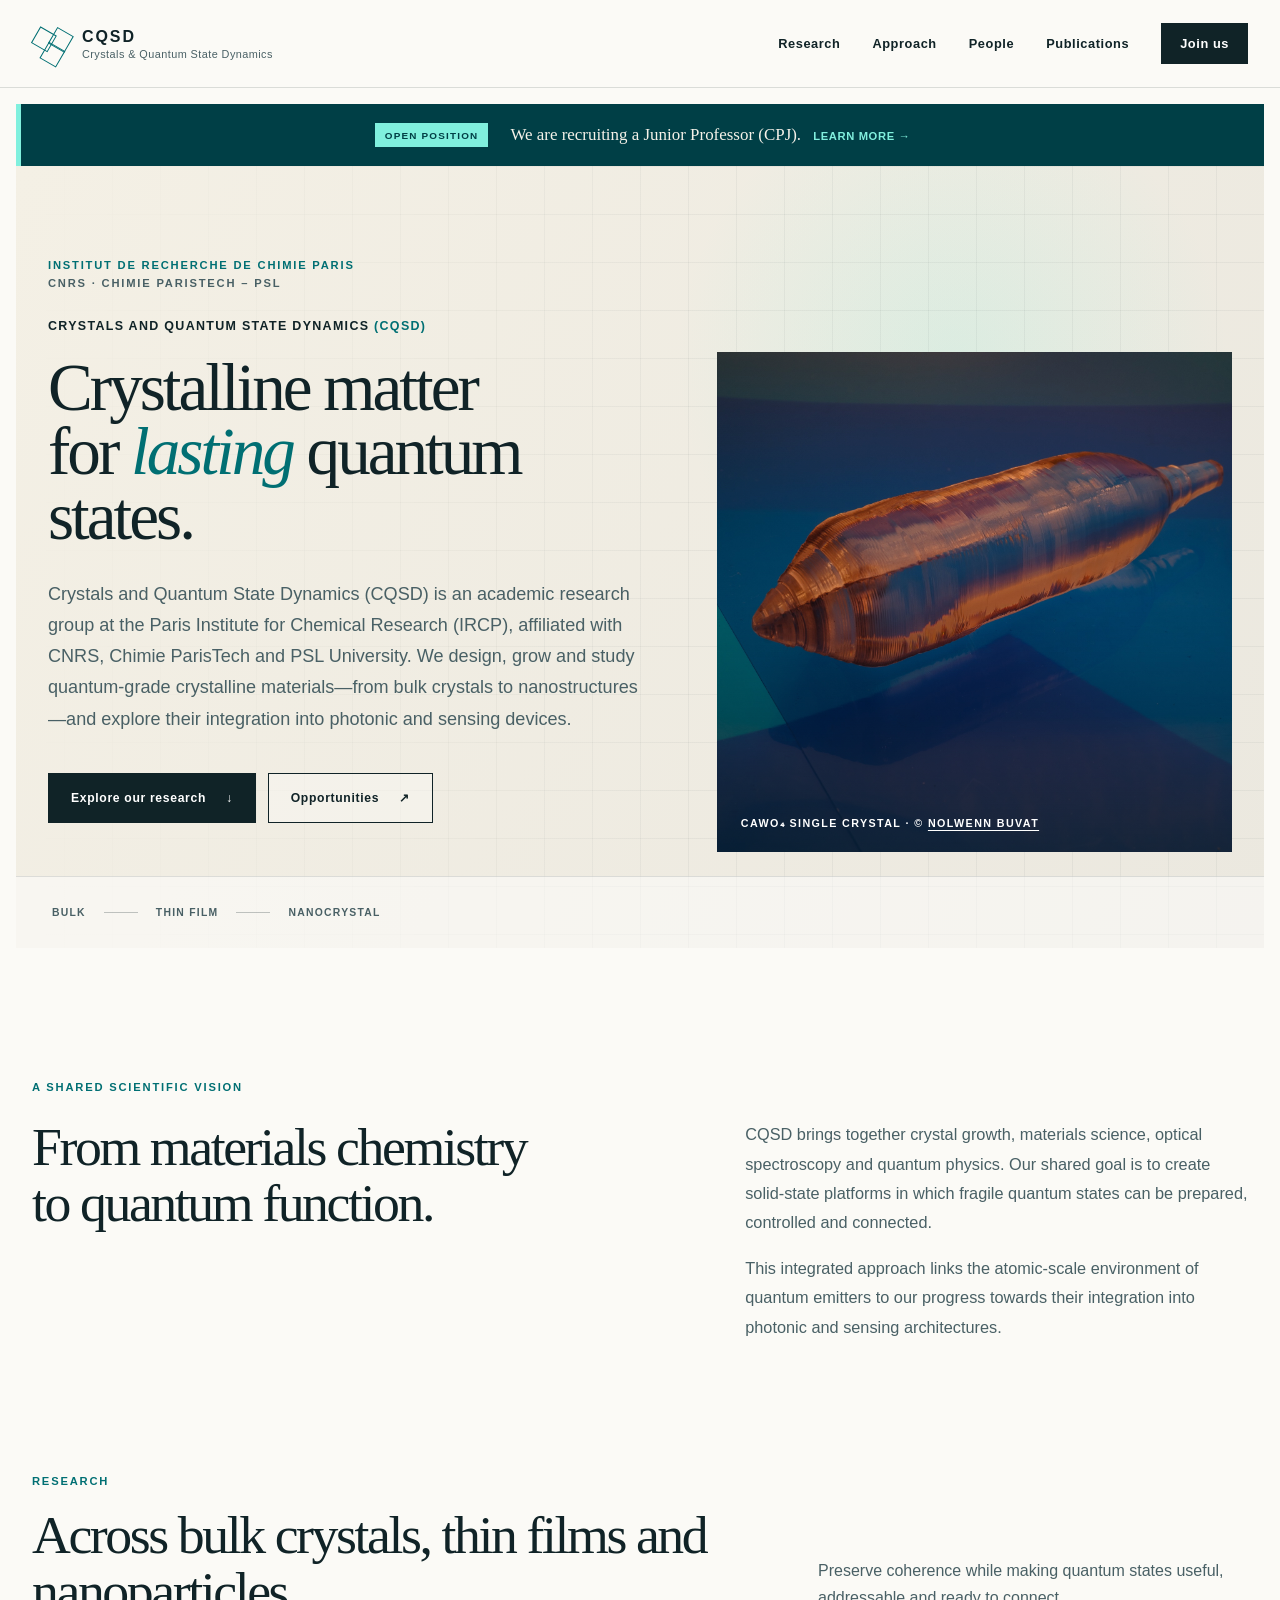
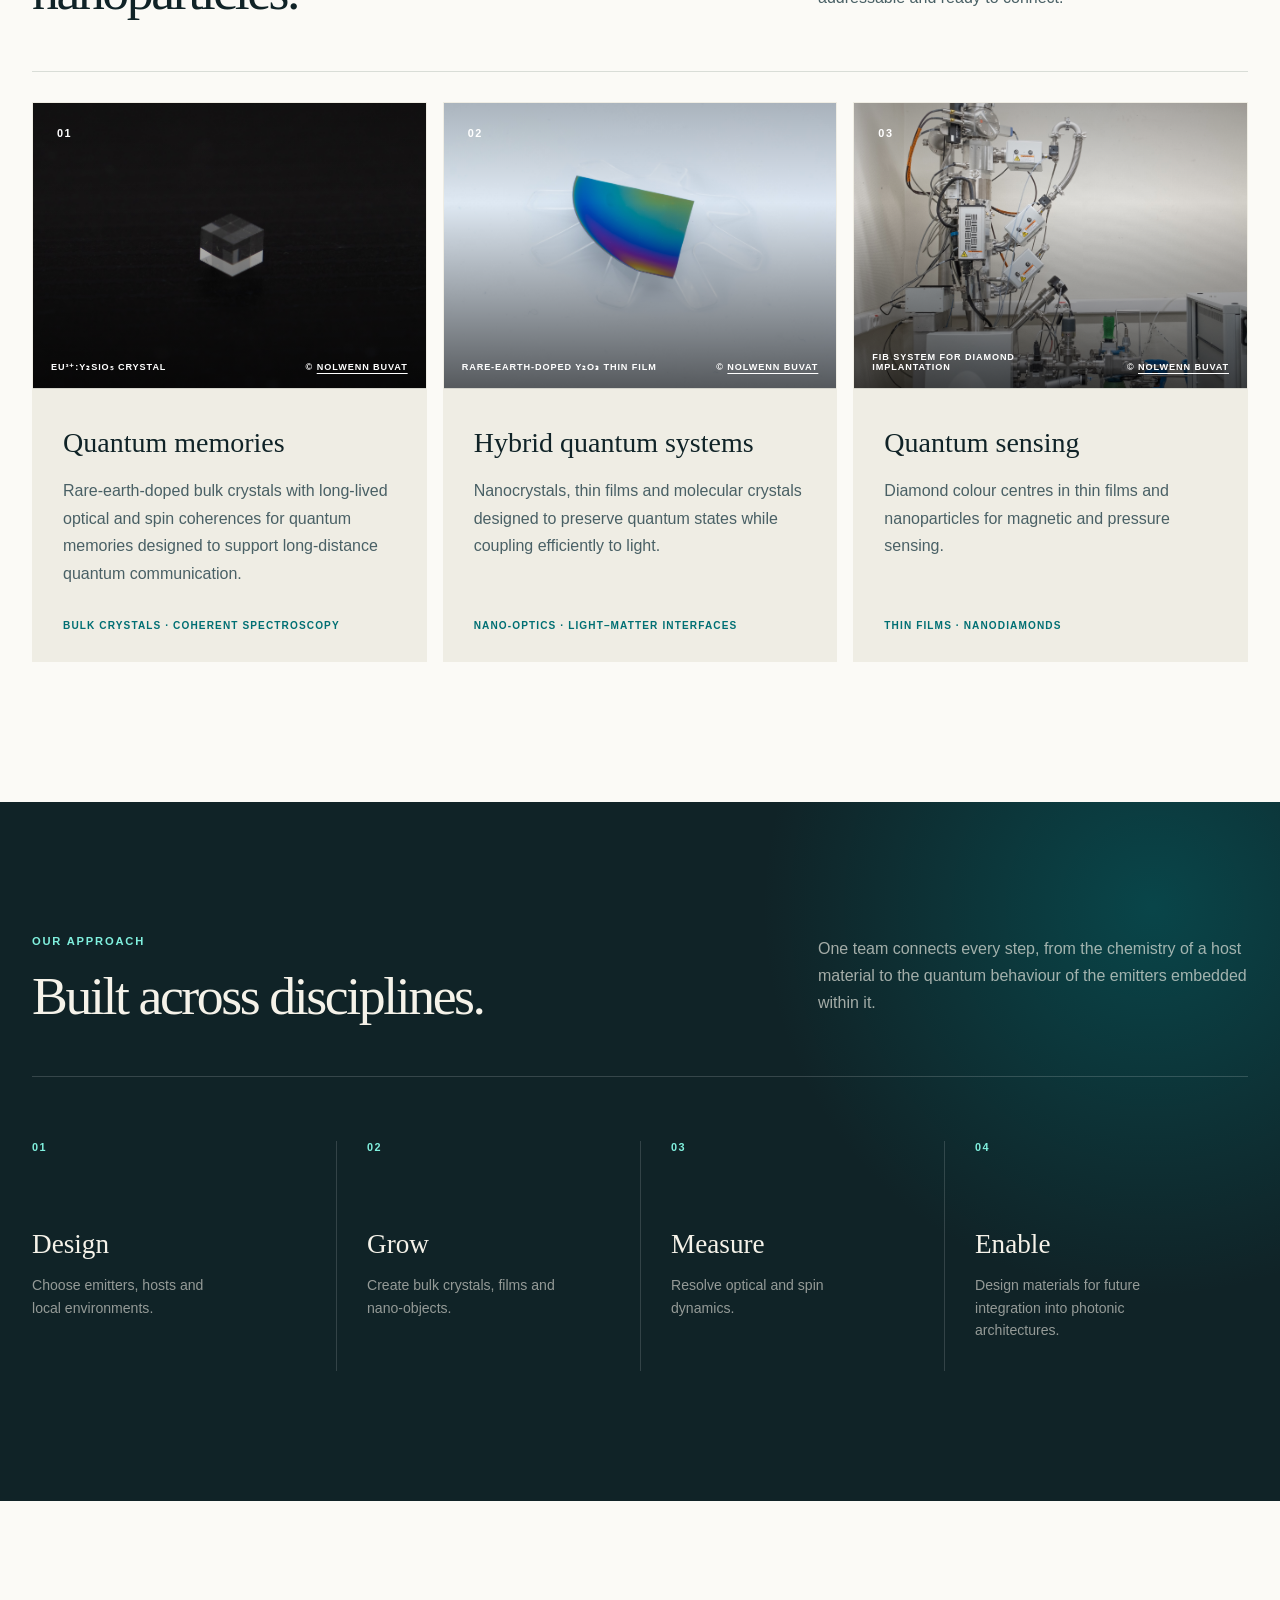
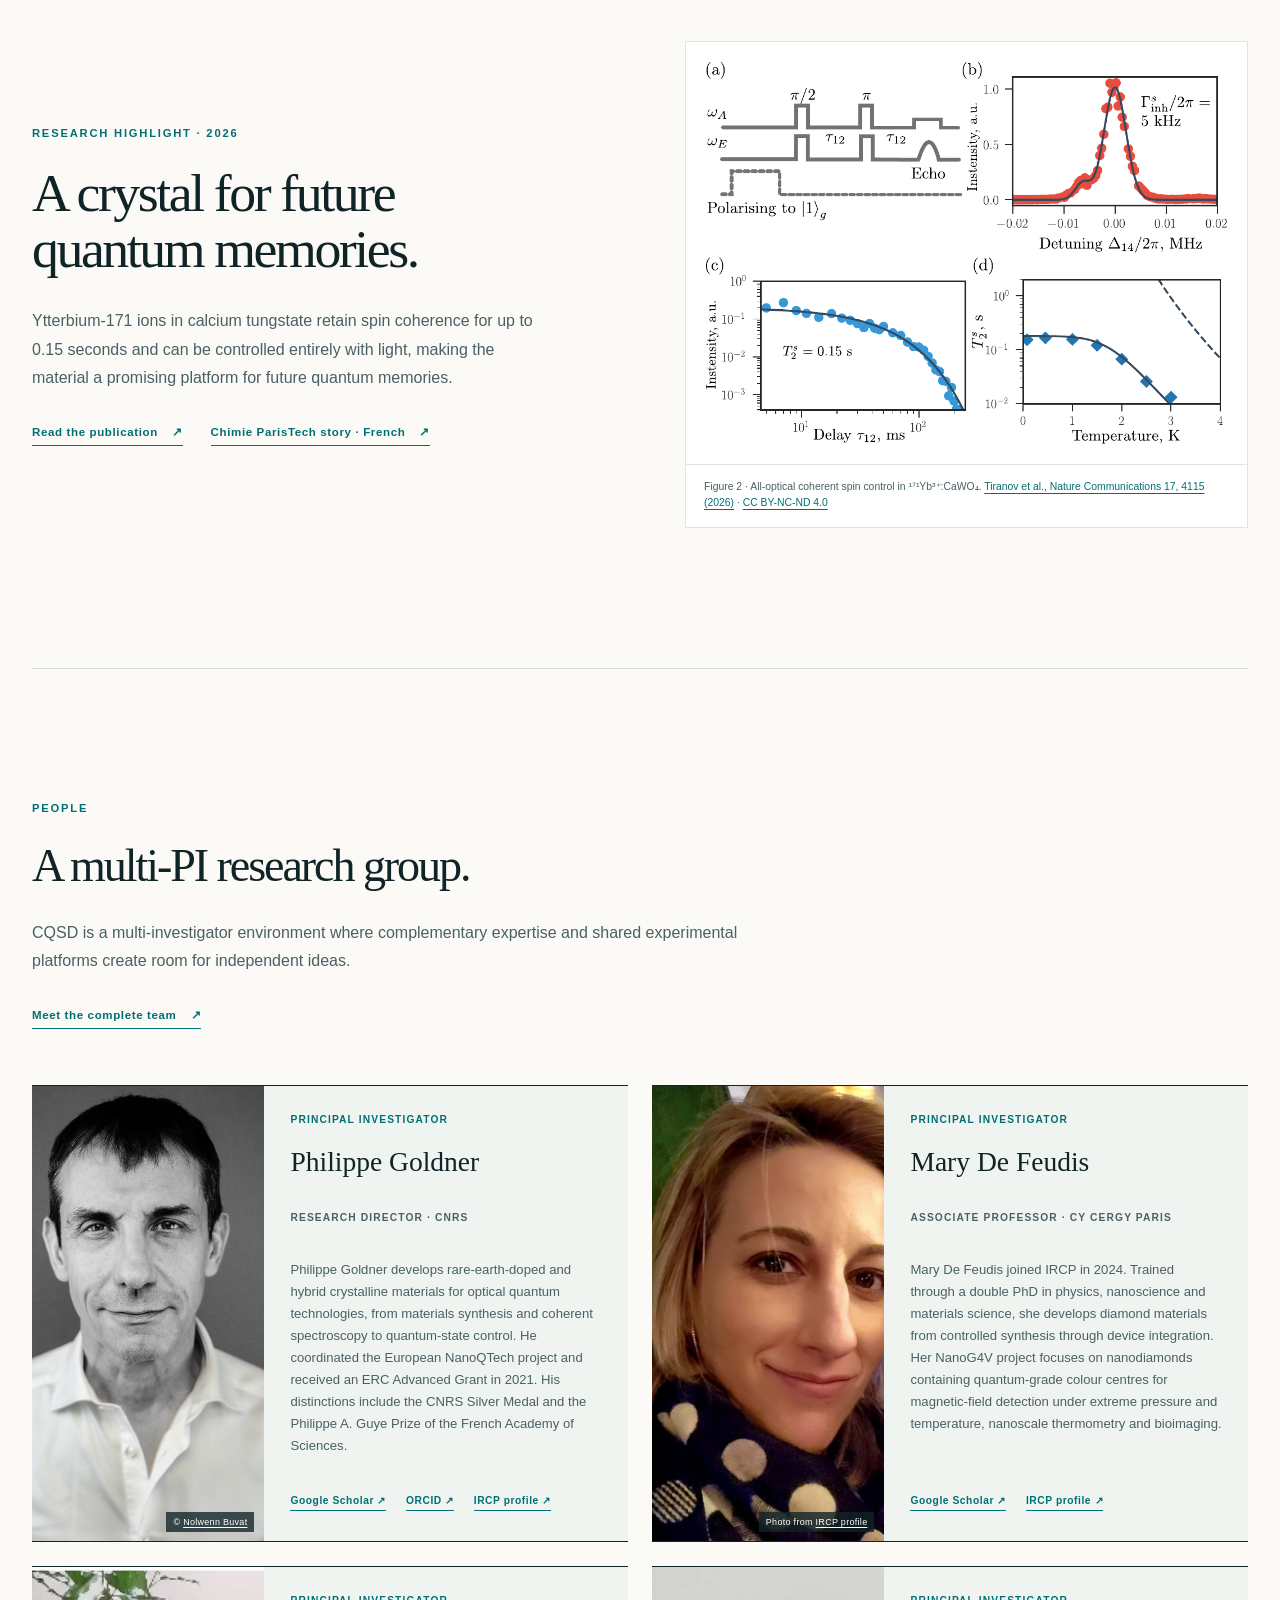
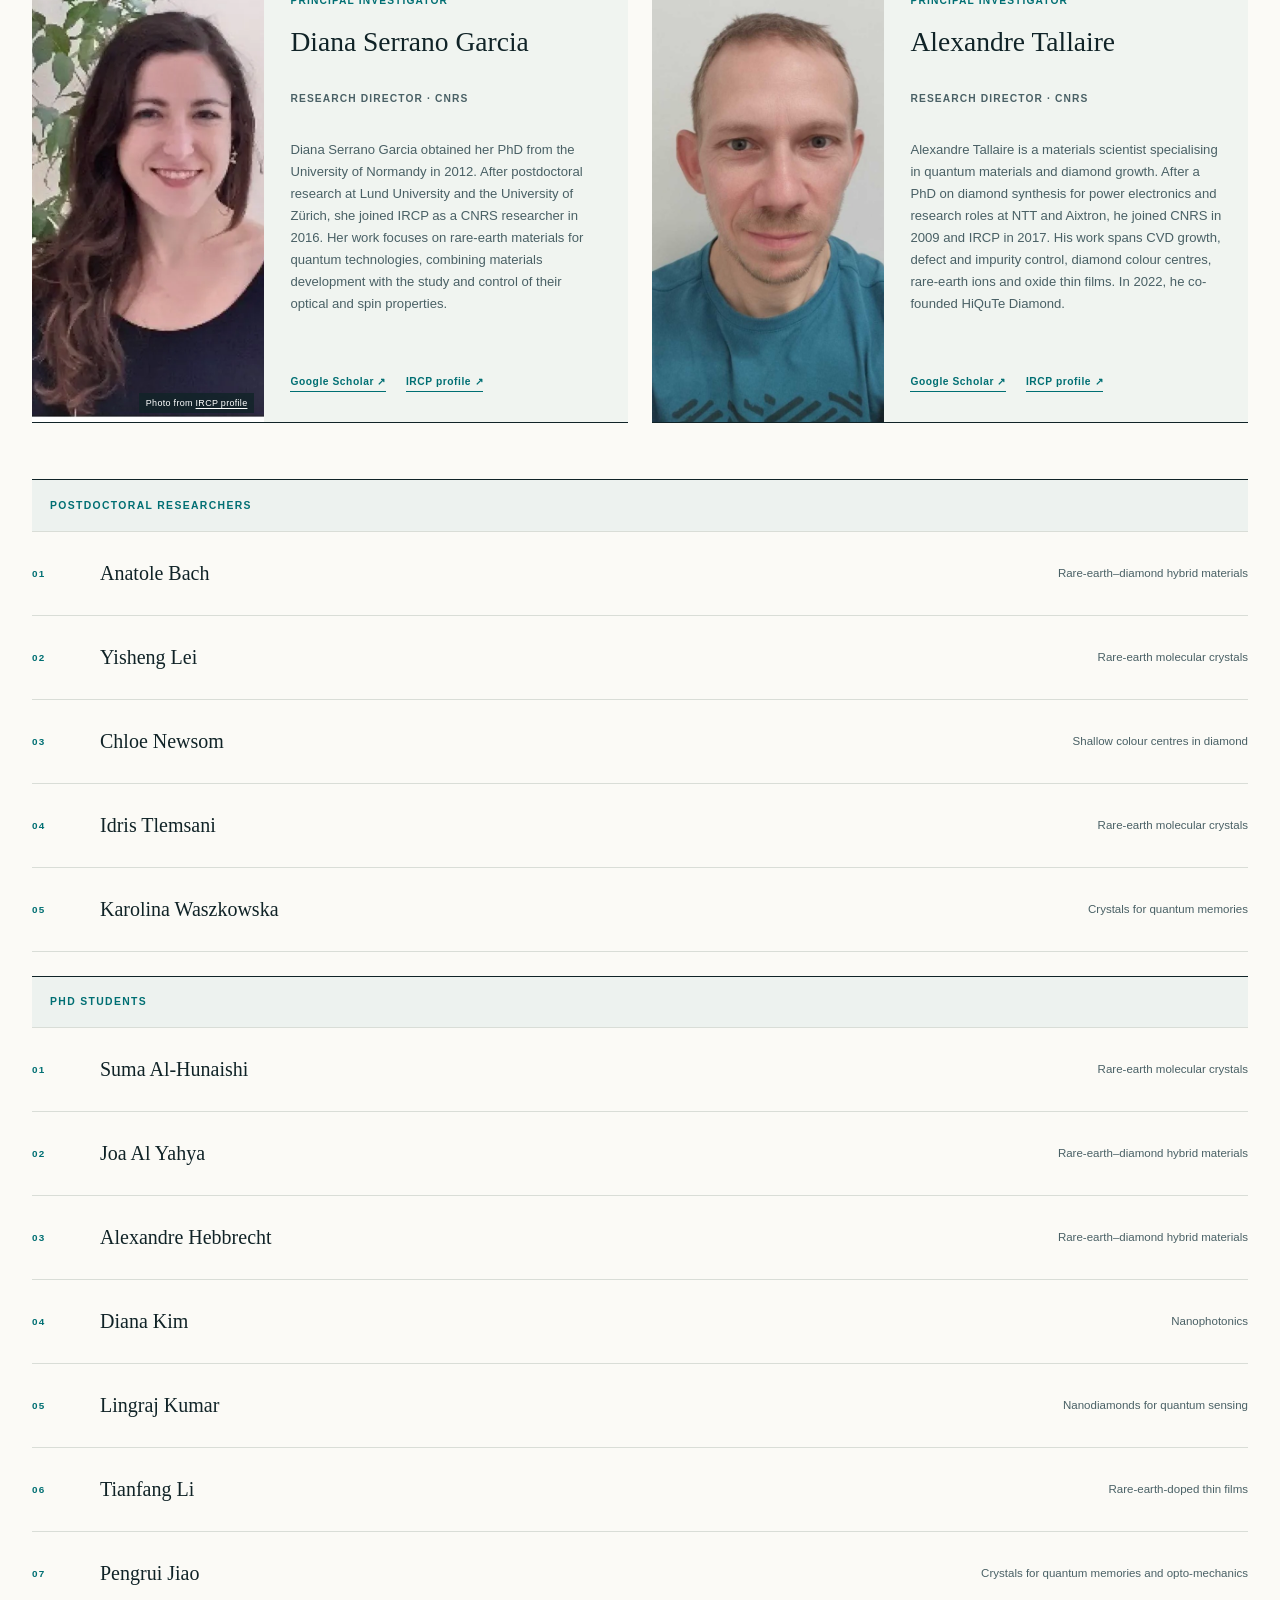
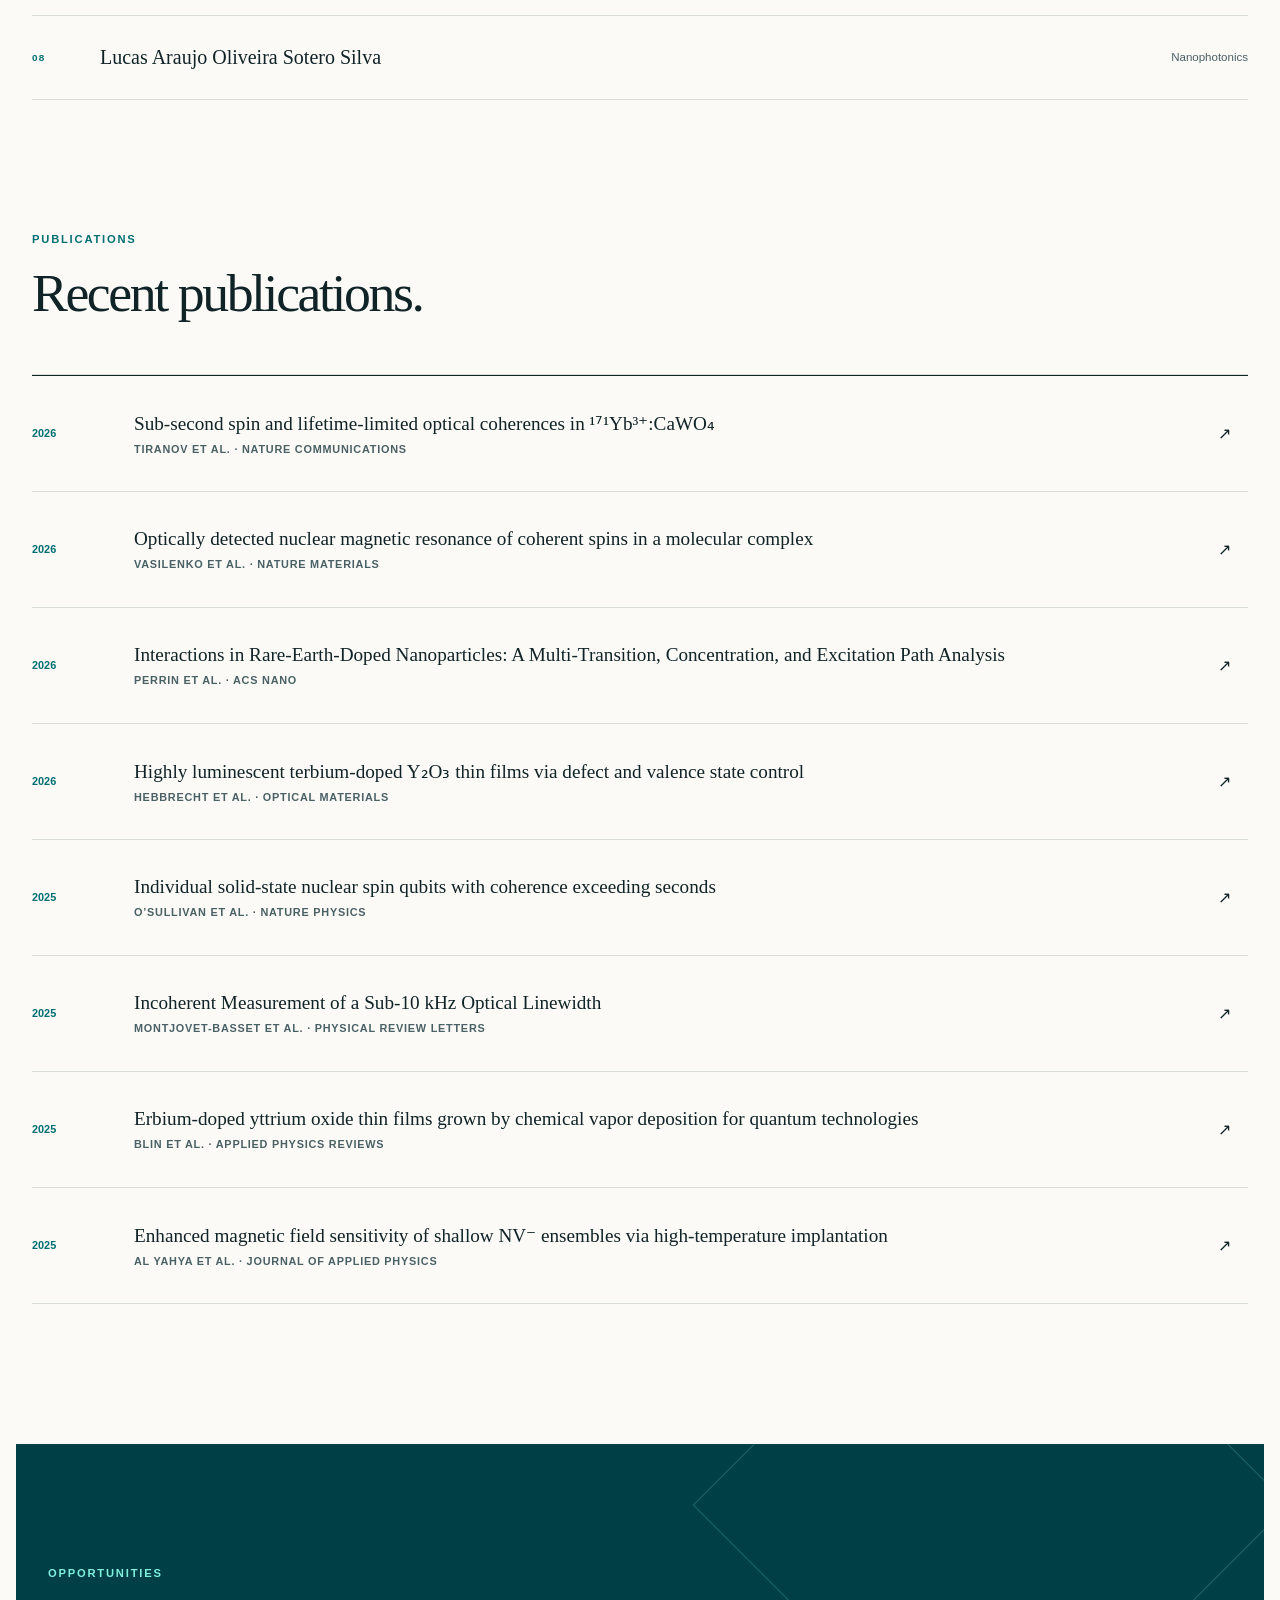
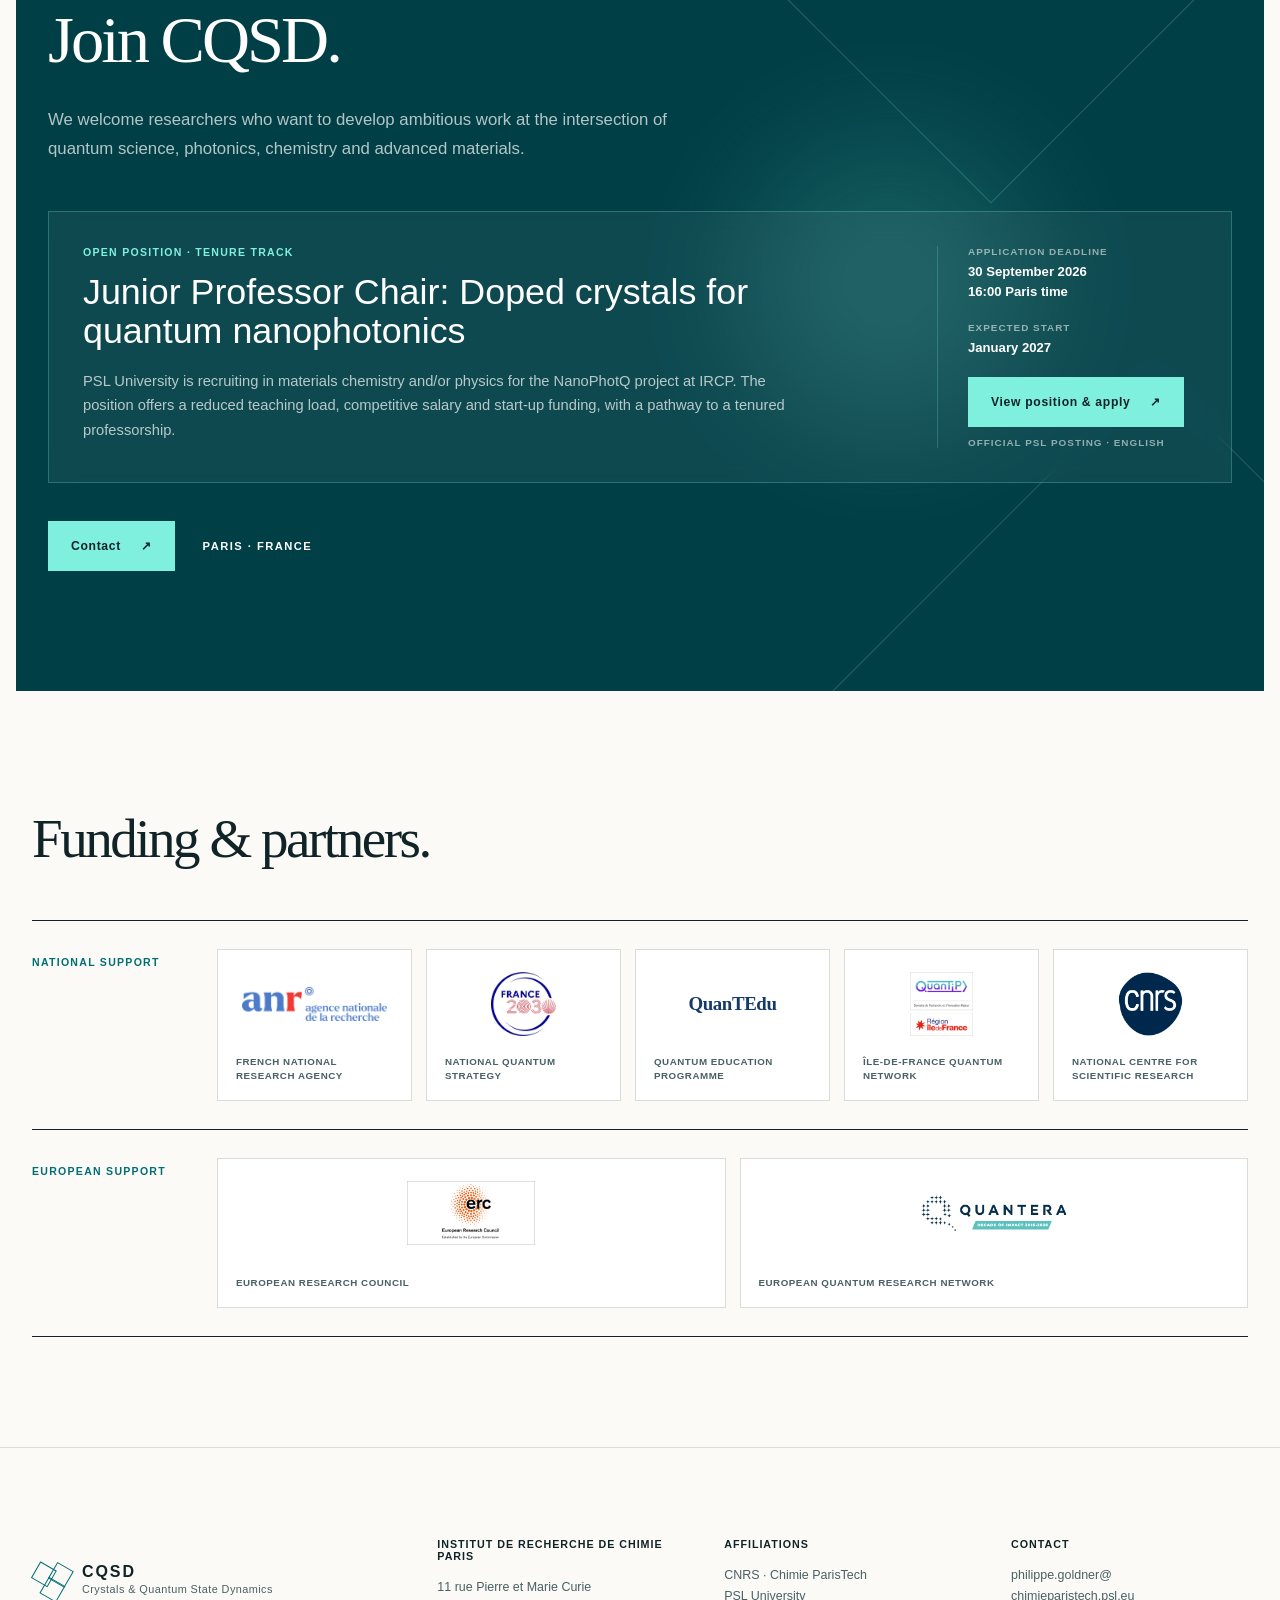
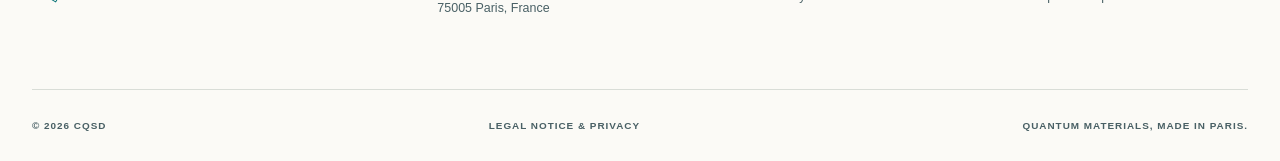
==== commit d9a2a78e: "Correct Pengrui Jiao's name" ====
--- a/index.html
+++ b/index.html
@@ -334,7 +334,7 @@
           <div class="team-row"><span class="team-number">04</span><strong>Diana Kim</strong><small>Nanophotonics</small></div>
           <div class="team-row"><span class="team-number">05</span><strong>Lingraj Kumar</strong><small>Nanodiamonds for quantum sensing</small></div>
           <div class="team-row"><span class="team-number">06</span><strong>Tianfang Li</strong><small>Rare-earth-doped thin films</small></div>
-          <div class="team-row"><span class="team-number">07</span><strong>Pengrui Liu</strong><small>Crystals for quantum memories and opto-mechanics</small></div>
+          <div class="team-row"><span class="team-number">07</span><strong>Pengrui Jiao</strong><small>Crystals for quantum memories and opto-mechanics</small></div>
           <div class="team-row"><span class="team-number">08</span><strong>Lucas Araujo Oliveira Sotero Silva</strong><small>Nanophotonics</small></div>
         </div>
       </section>
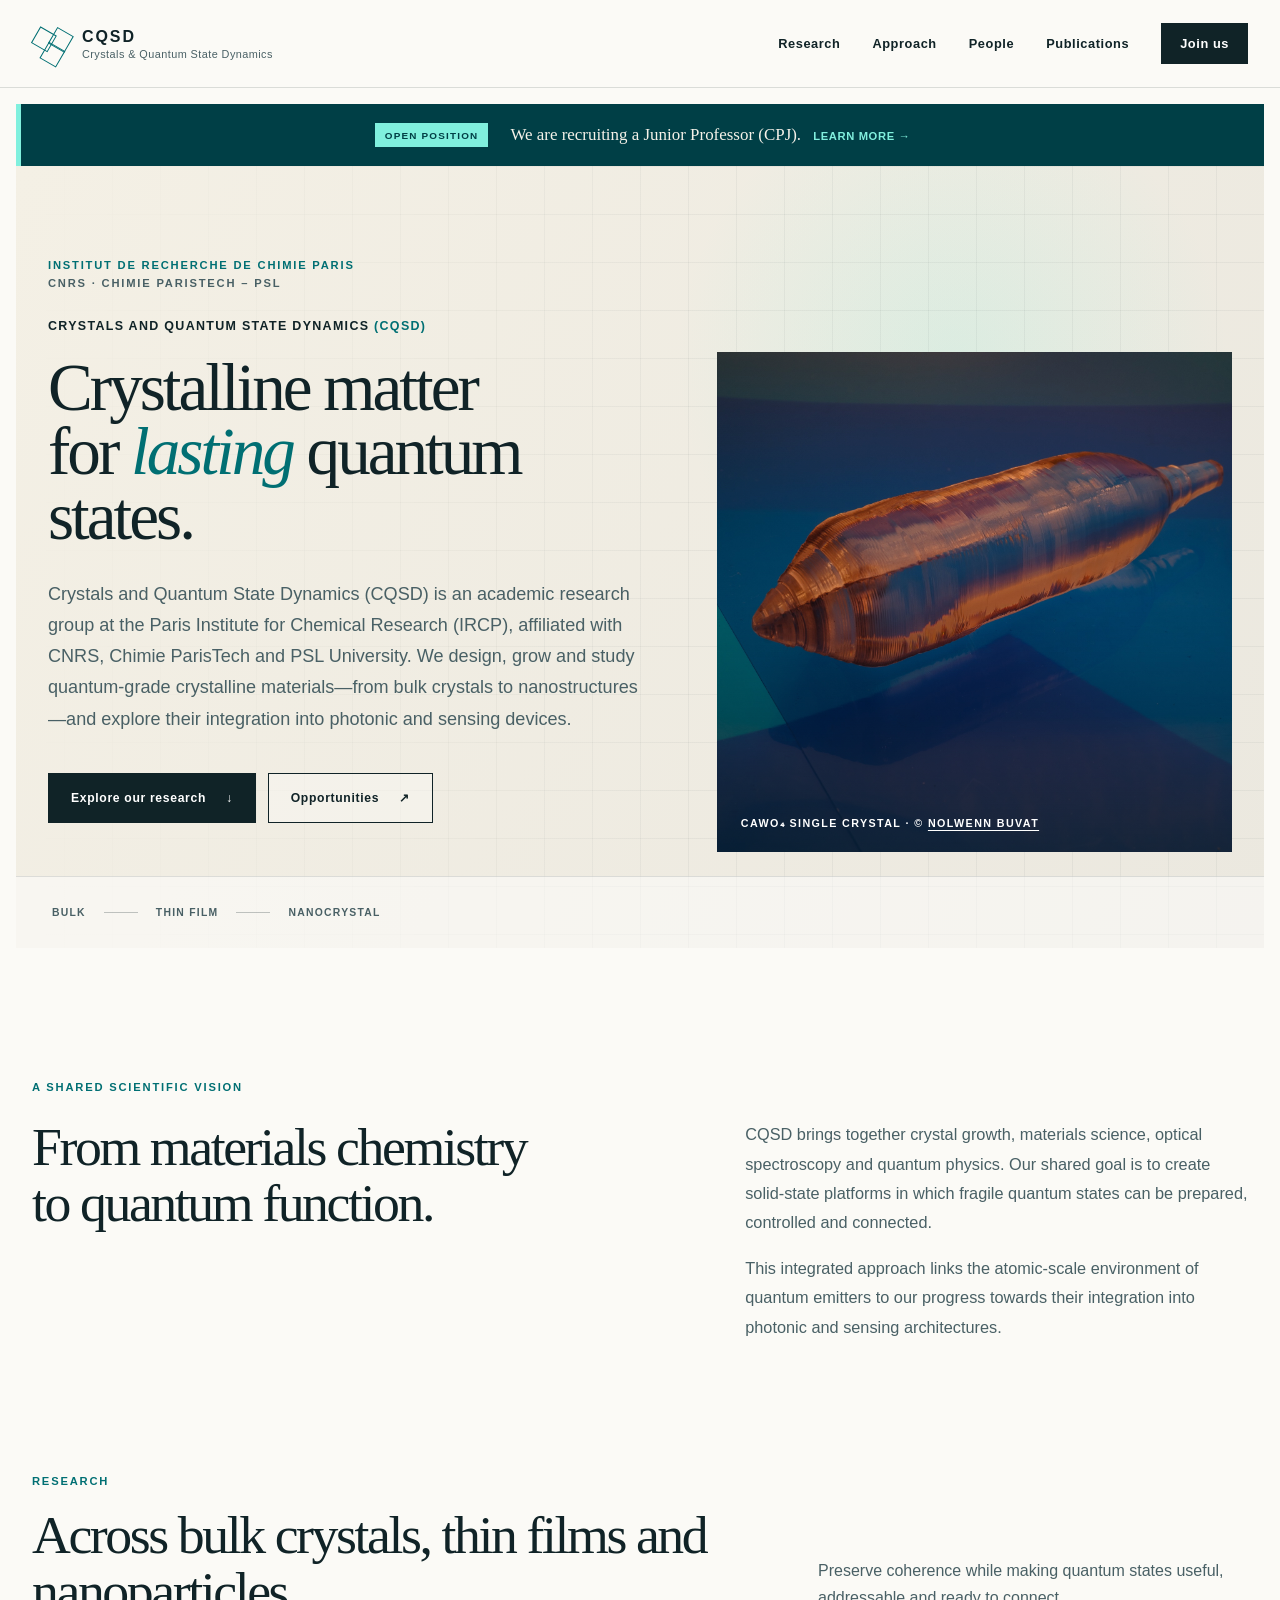
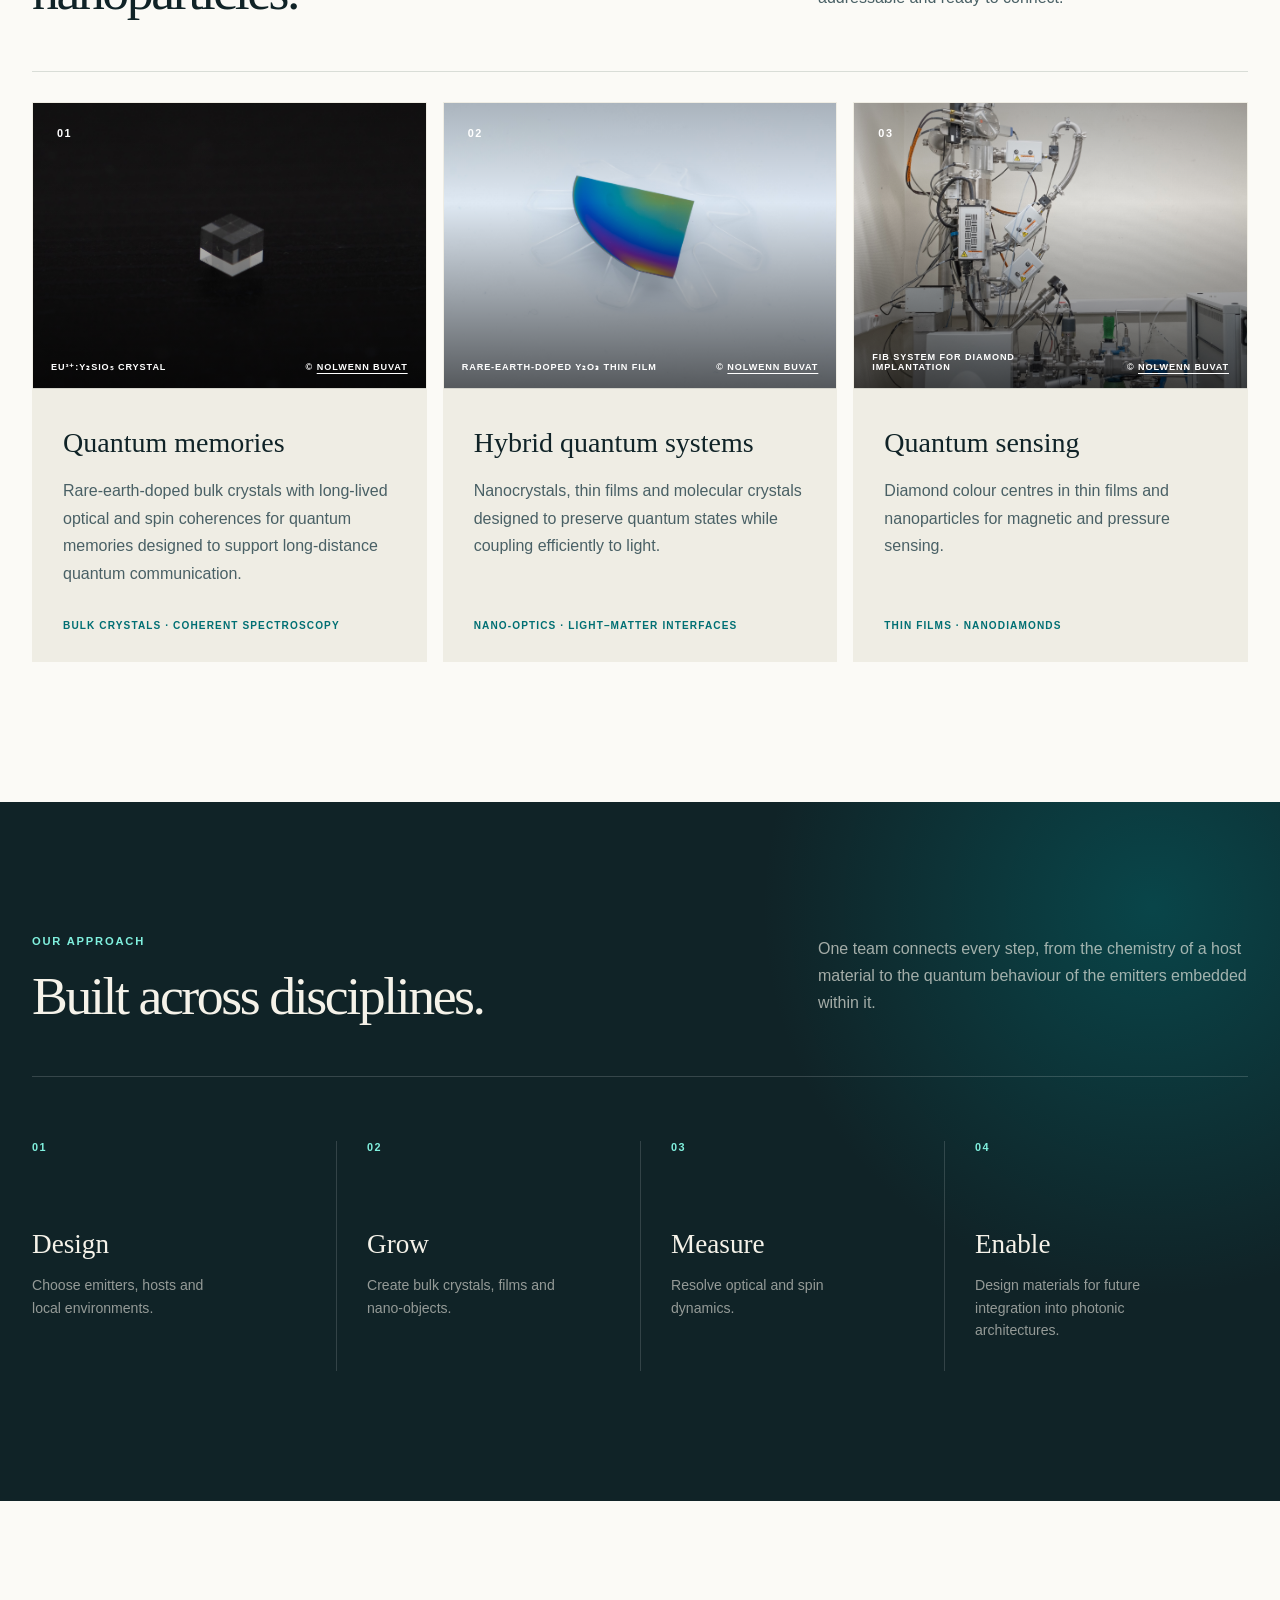
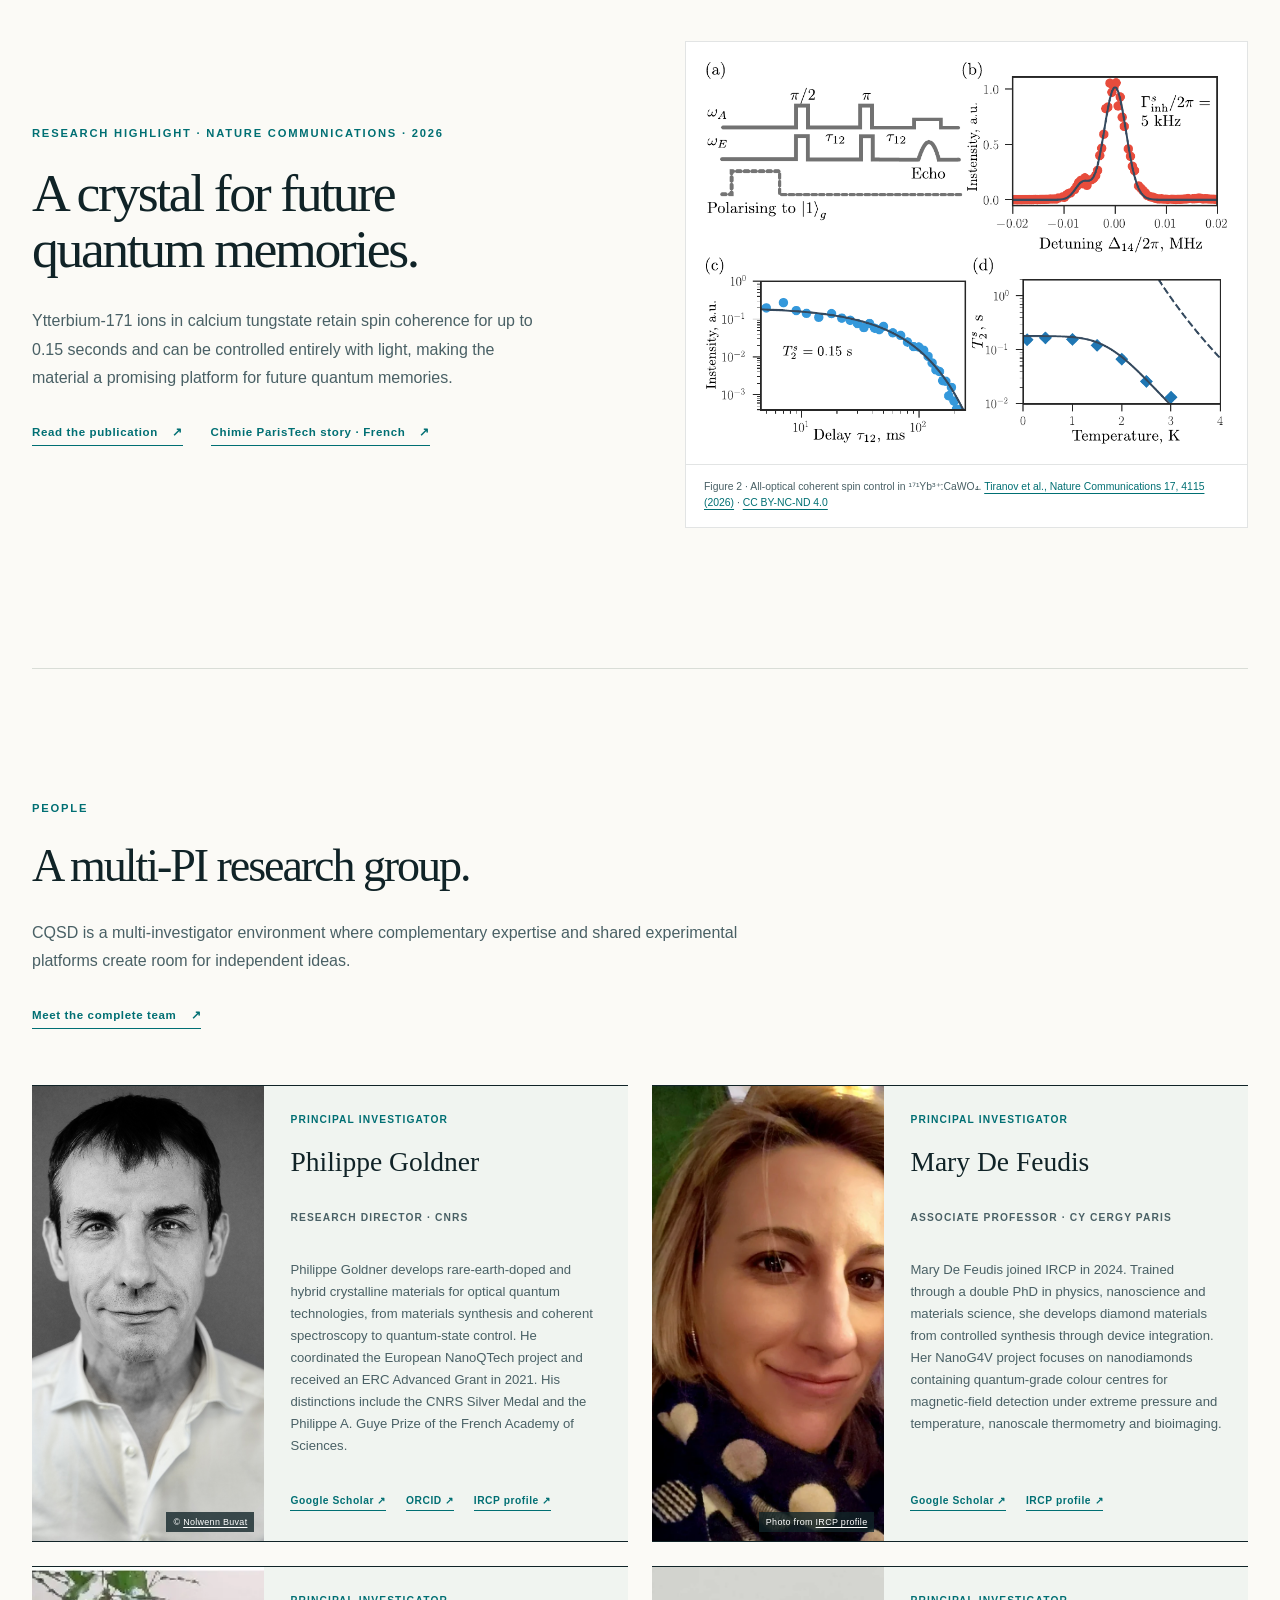
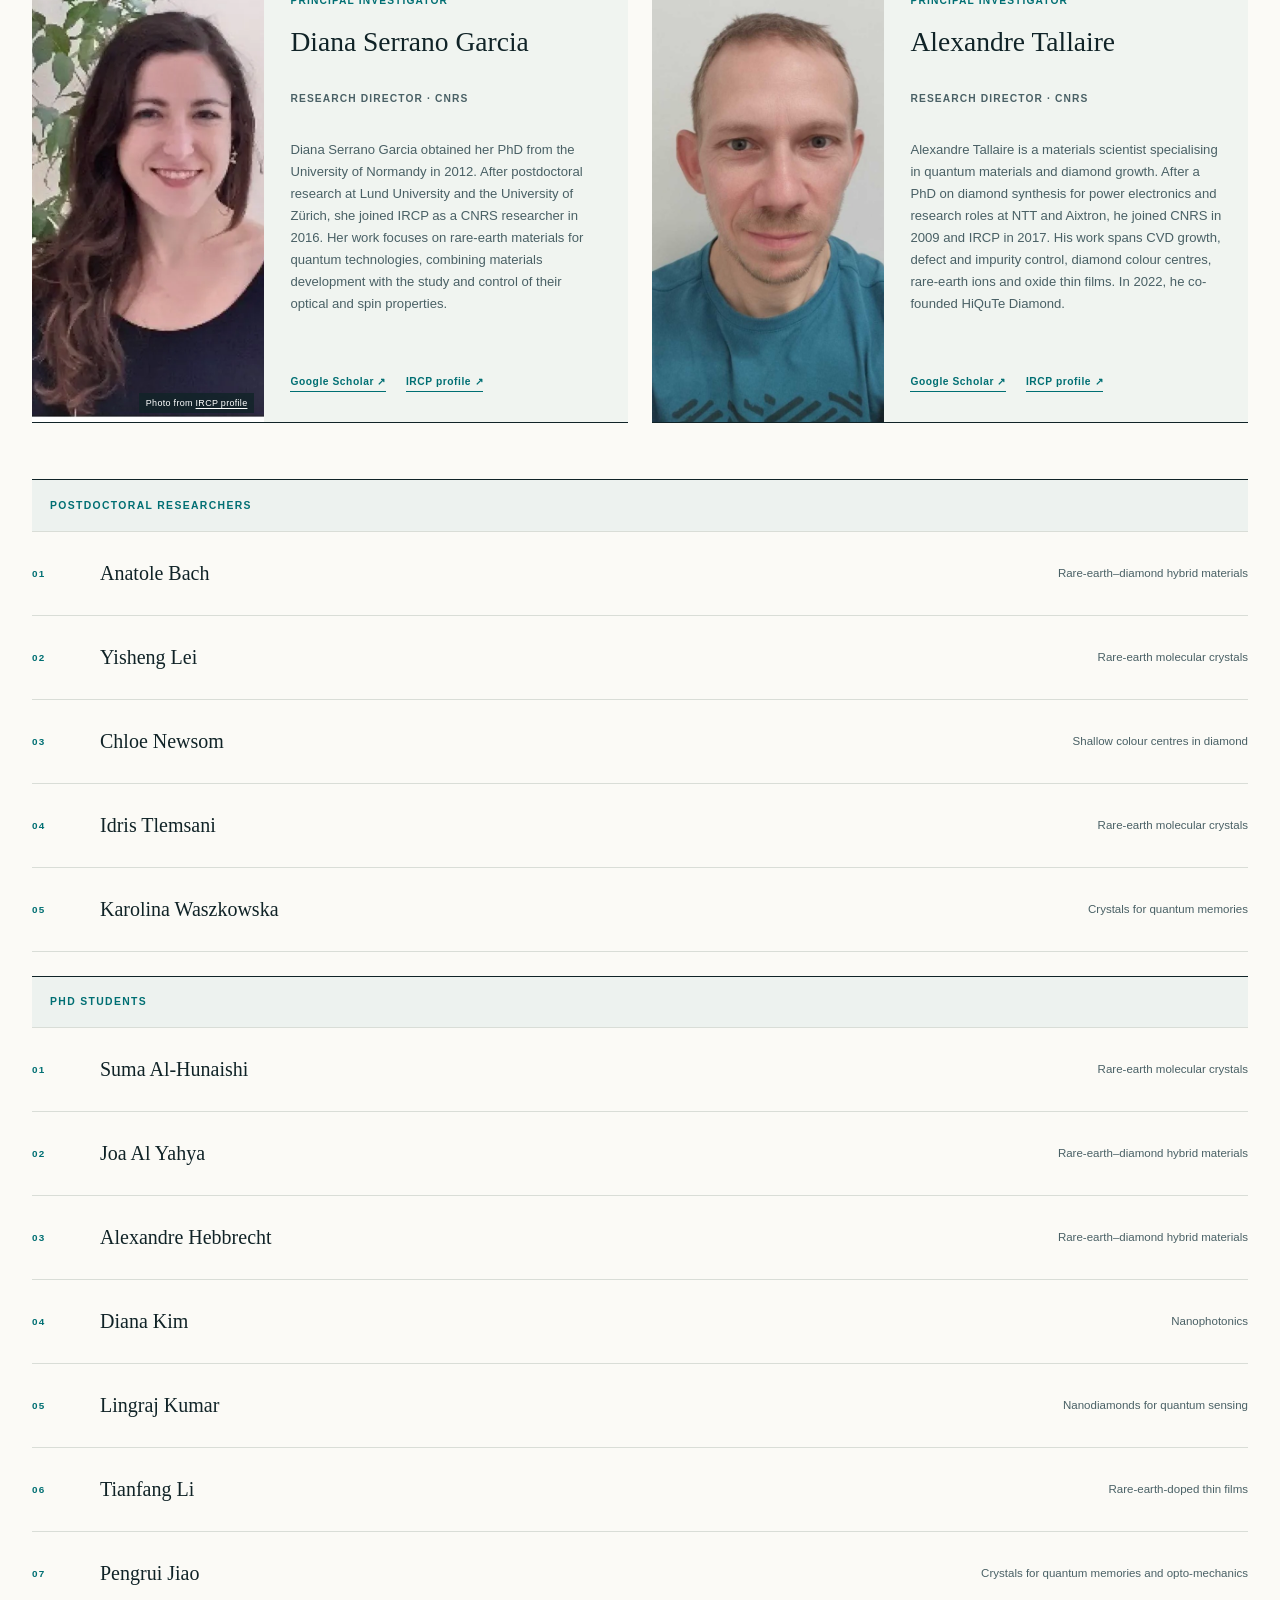
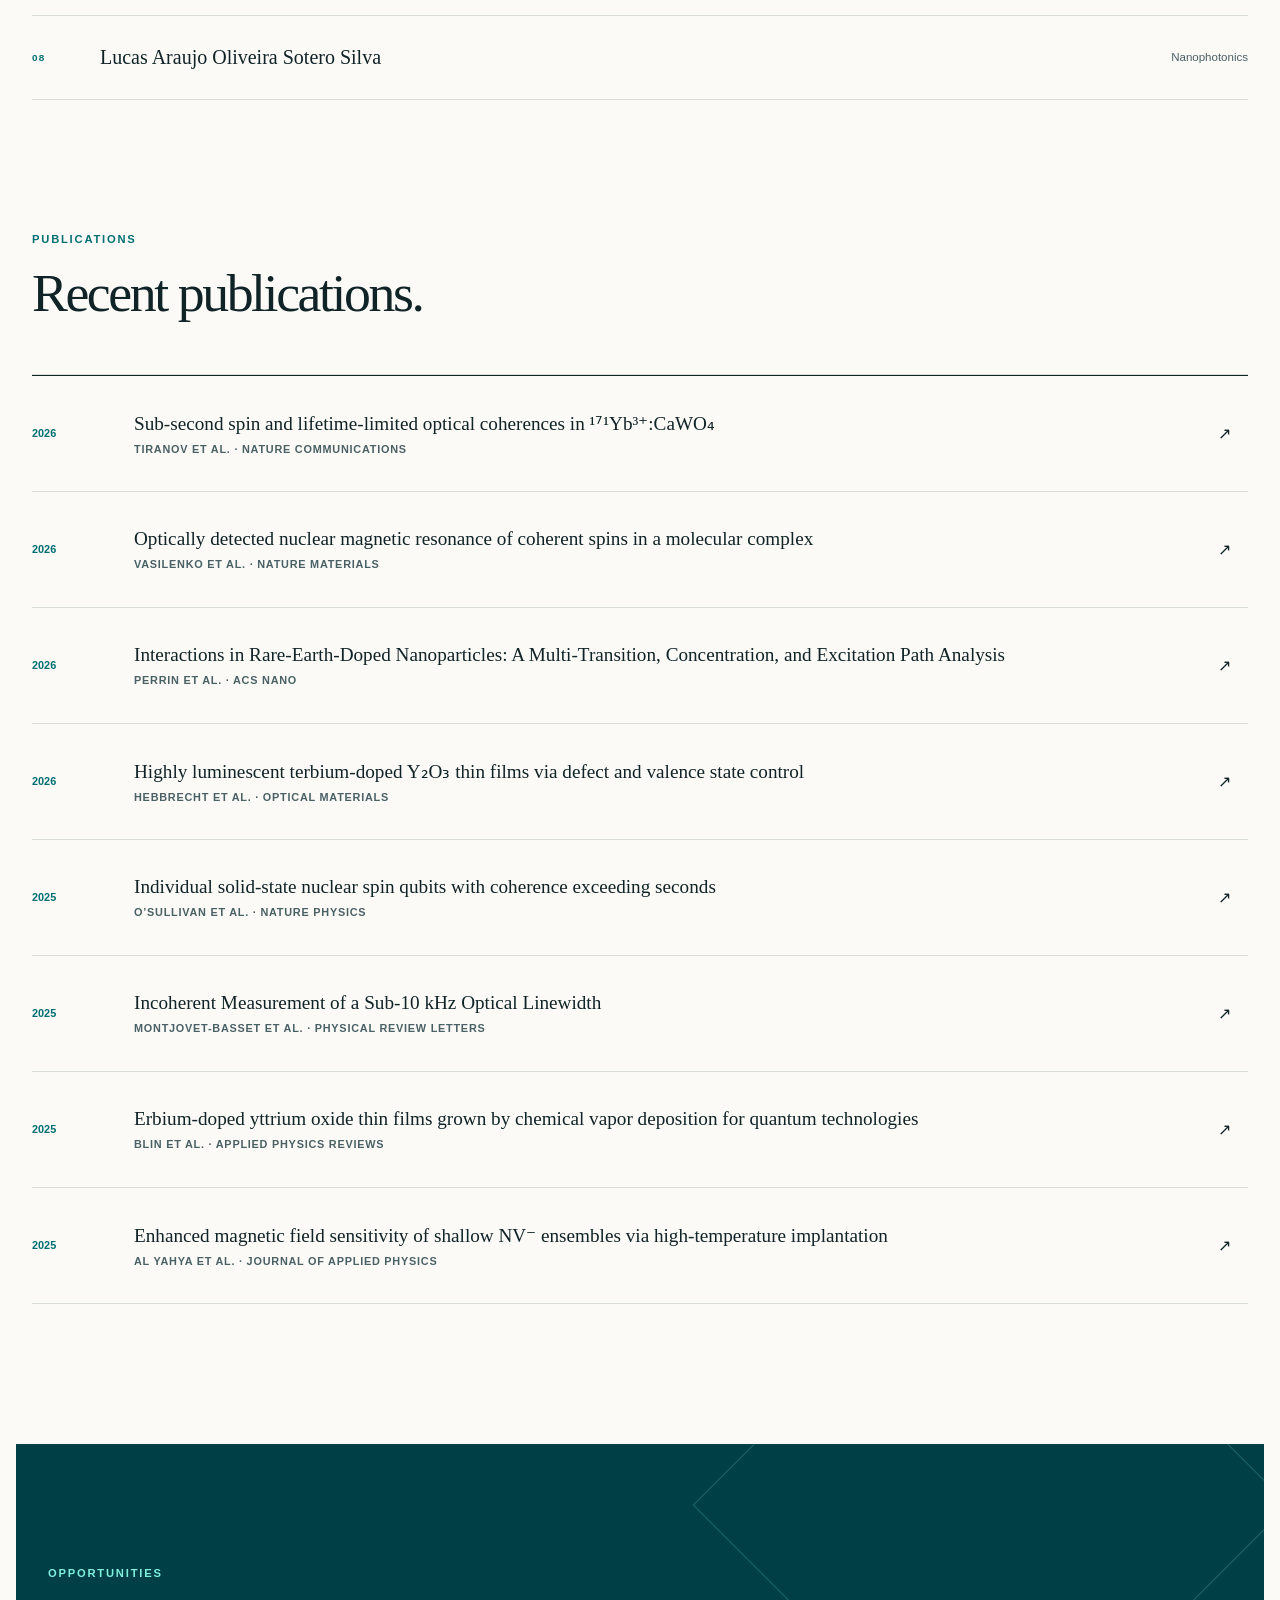
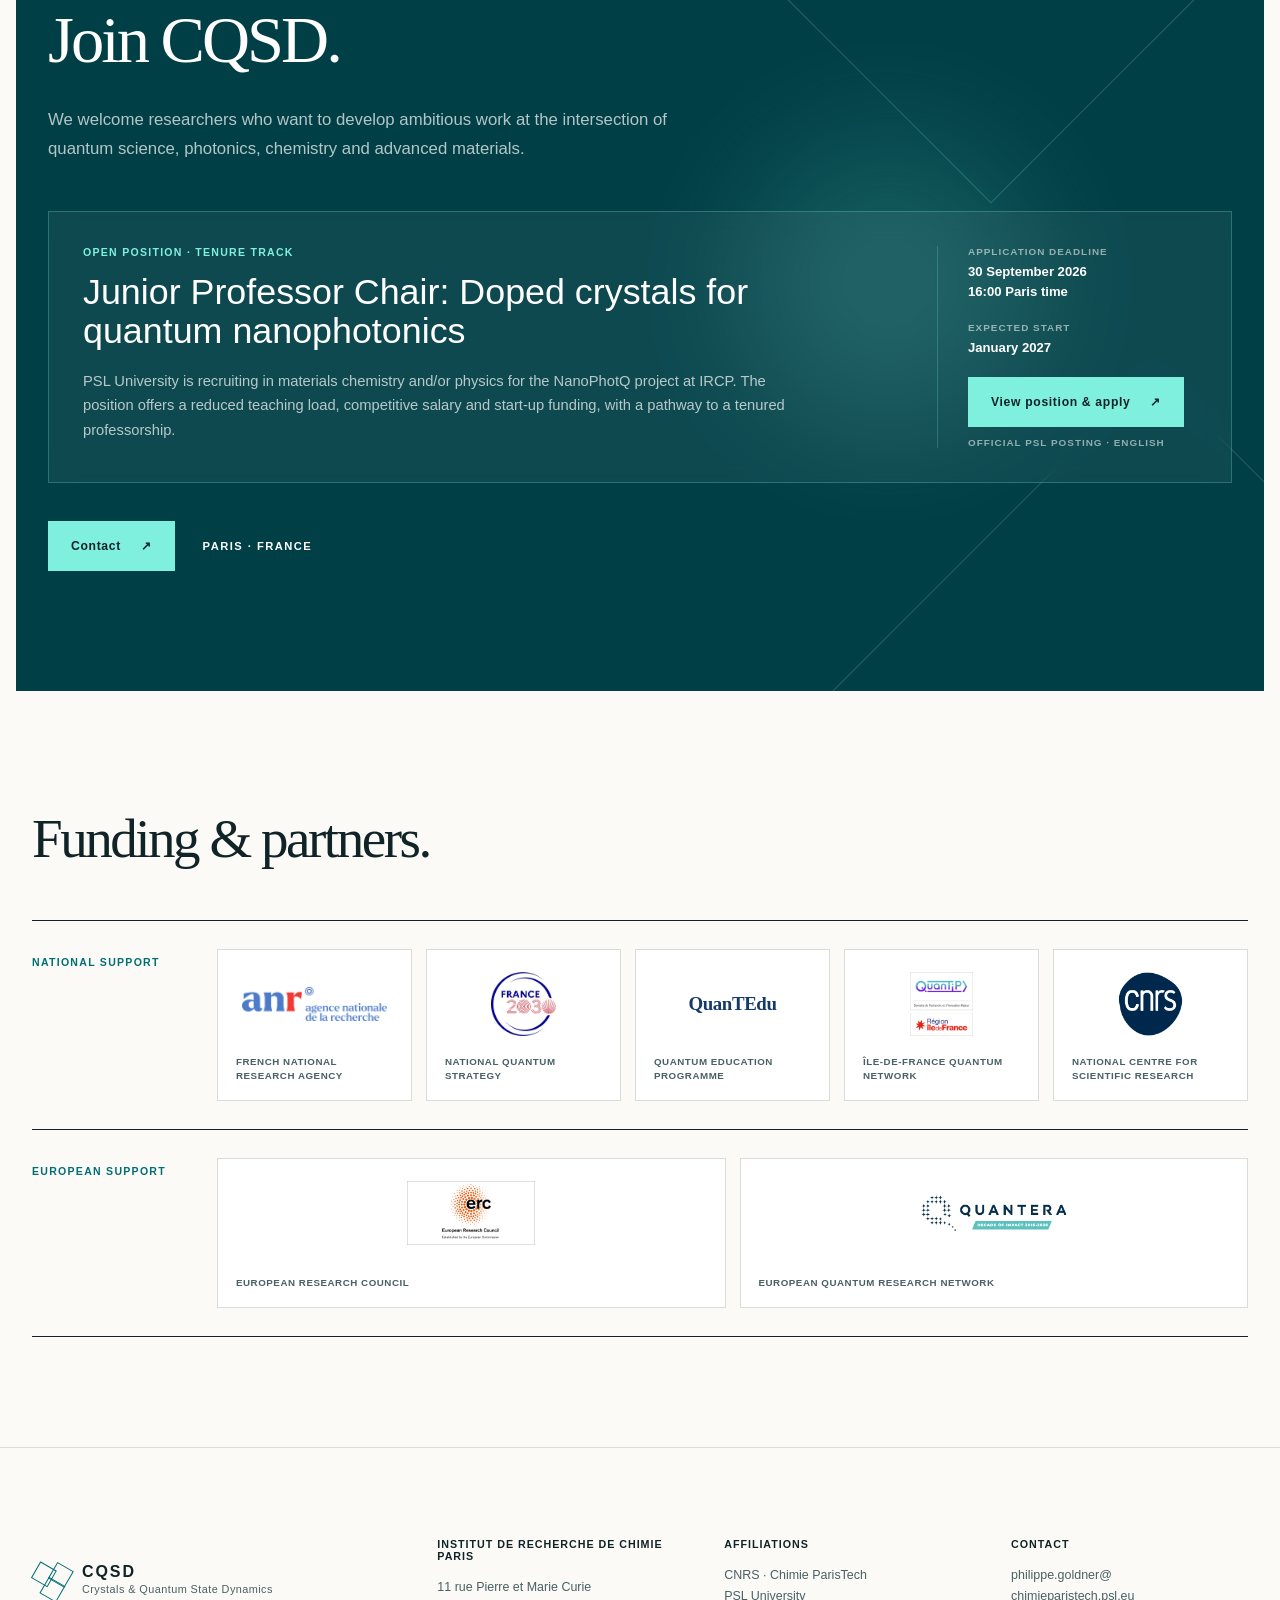
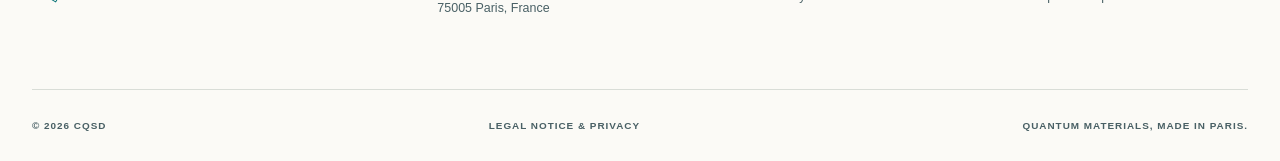
==== commit 6f7954cd: "Identify Nature Communications research highlight" ====
--- a/index.html
+++ b/index.html
@@ -220,7 +220,7 @@
 
       <section class="highlight section-shell">
         <div class="highlight-copy">
-          <p class="section-kicker">Research highlight · 2026</p>
+          <p class="section-kicker">Research highlight · Nature Communications · 2026</p>
           <h2>A crystal for future quantum memories.</h2>
           <p>
             Ytterbium-171 ions in calcium tungstate retain spin coherence for up to 0.15
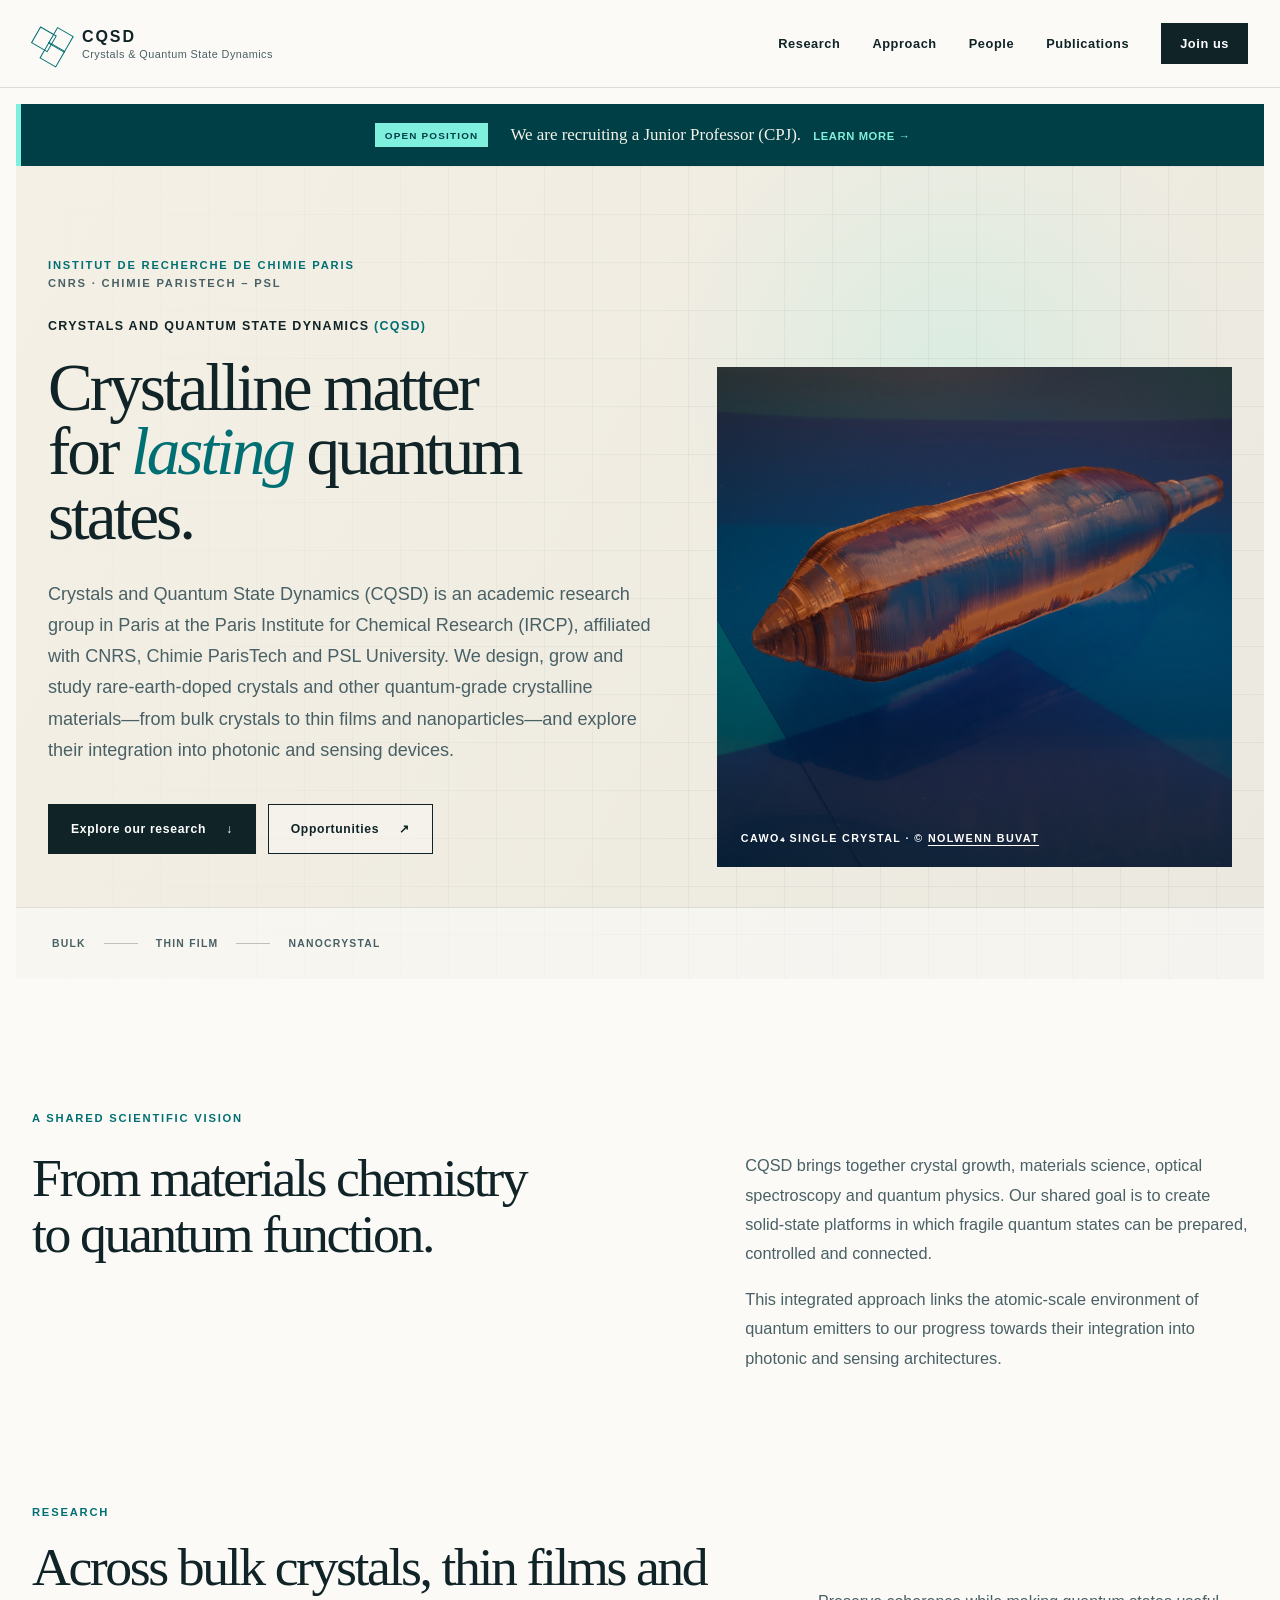
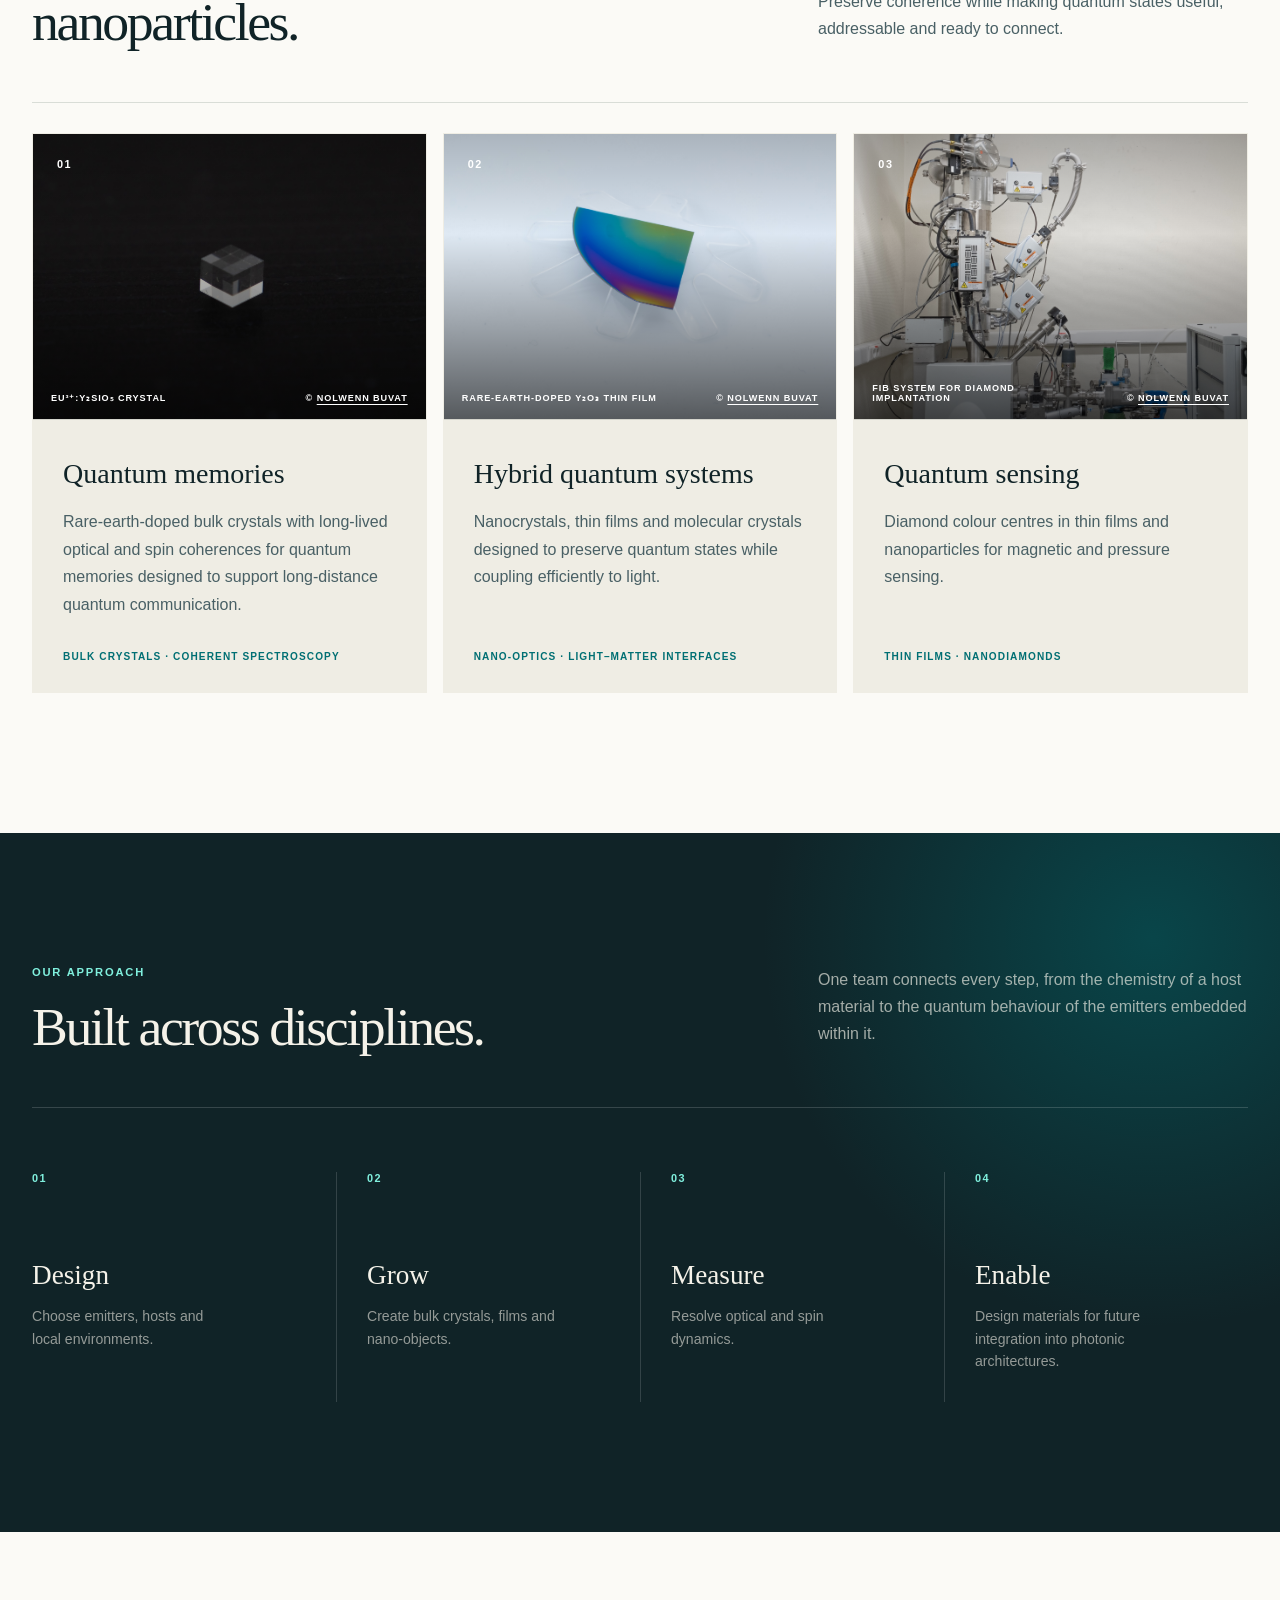
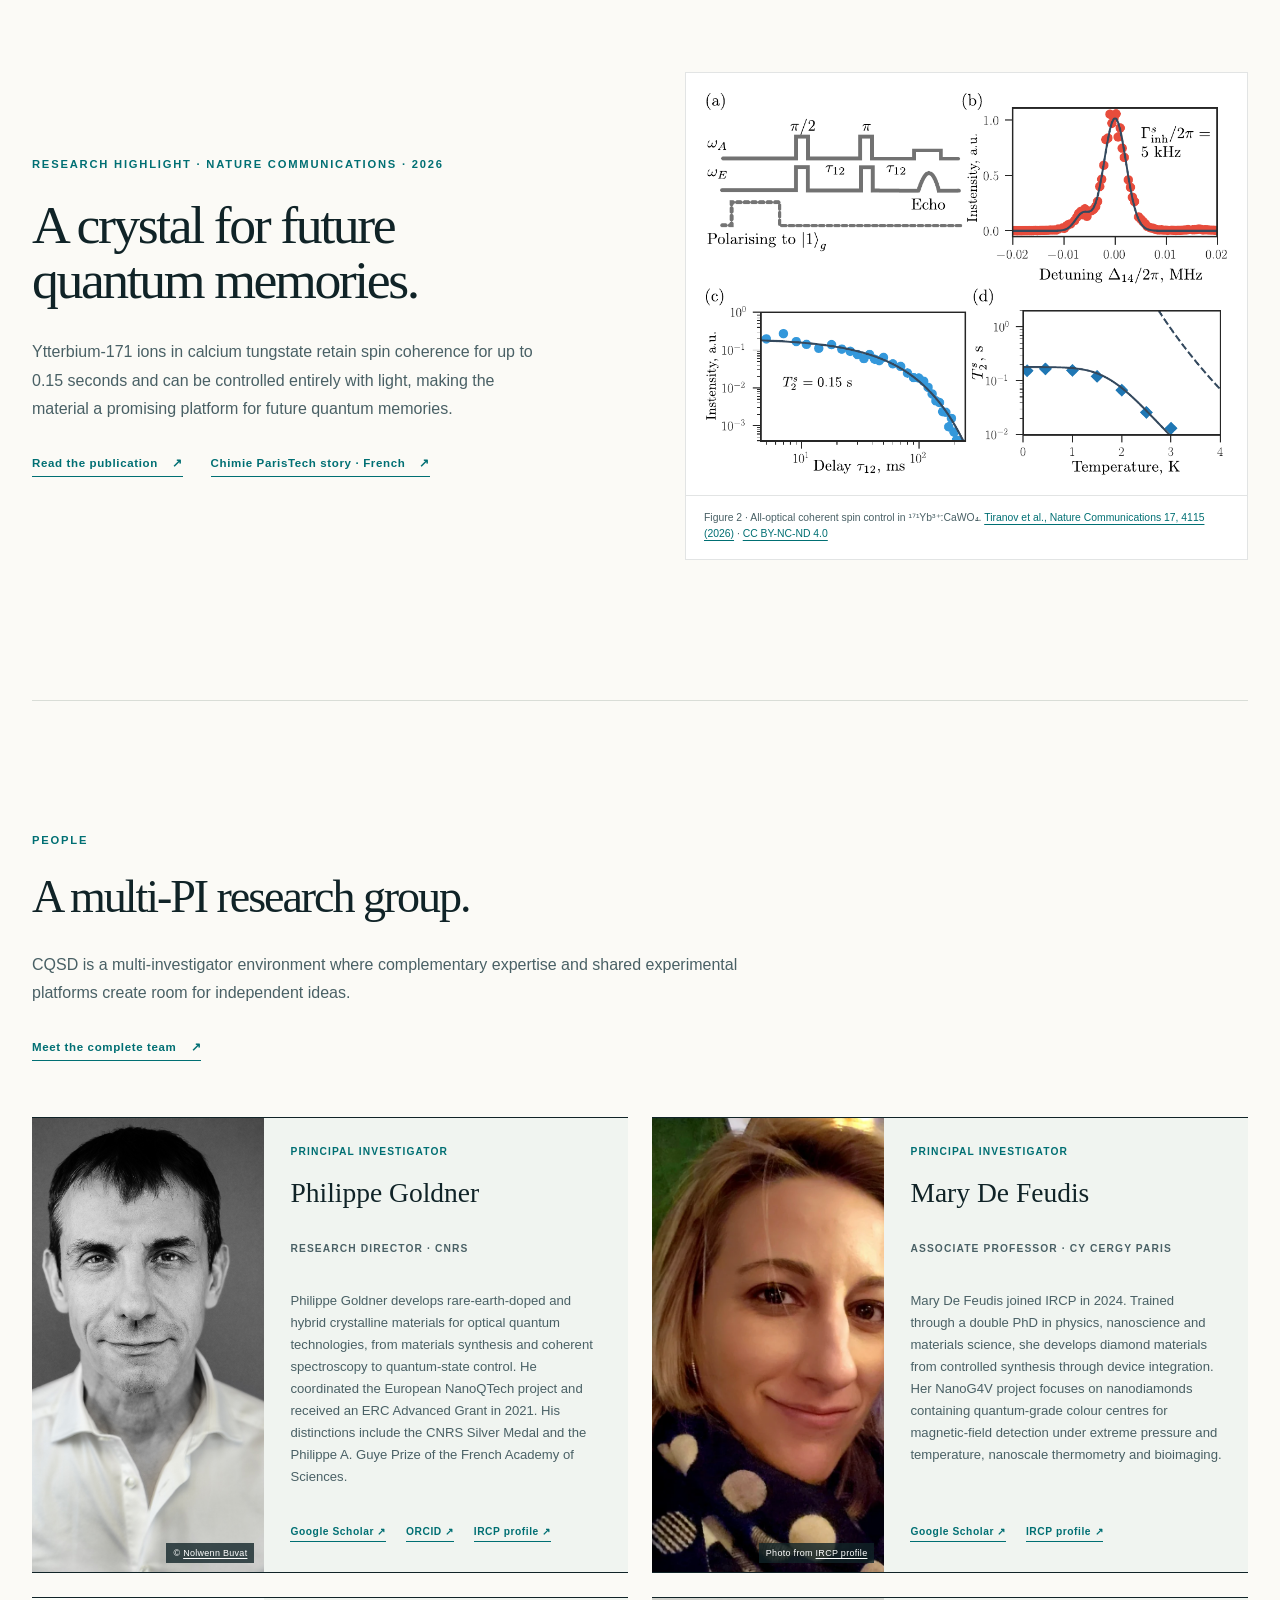
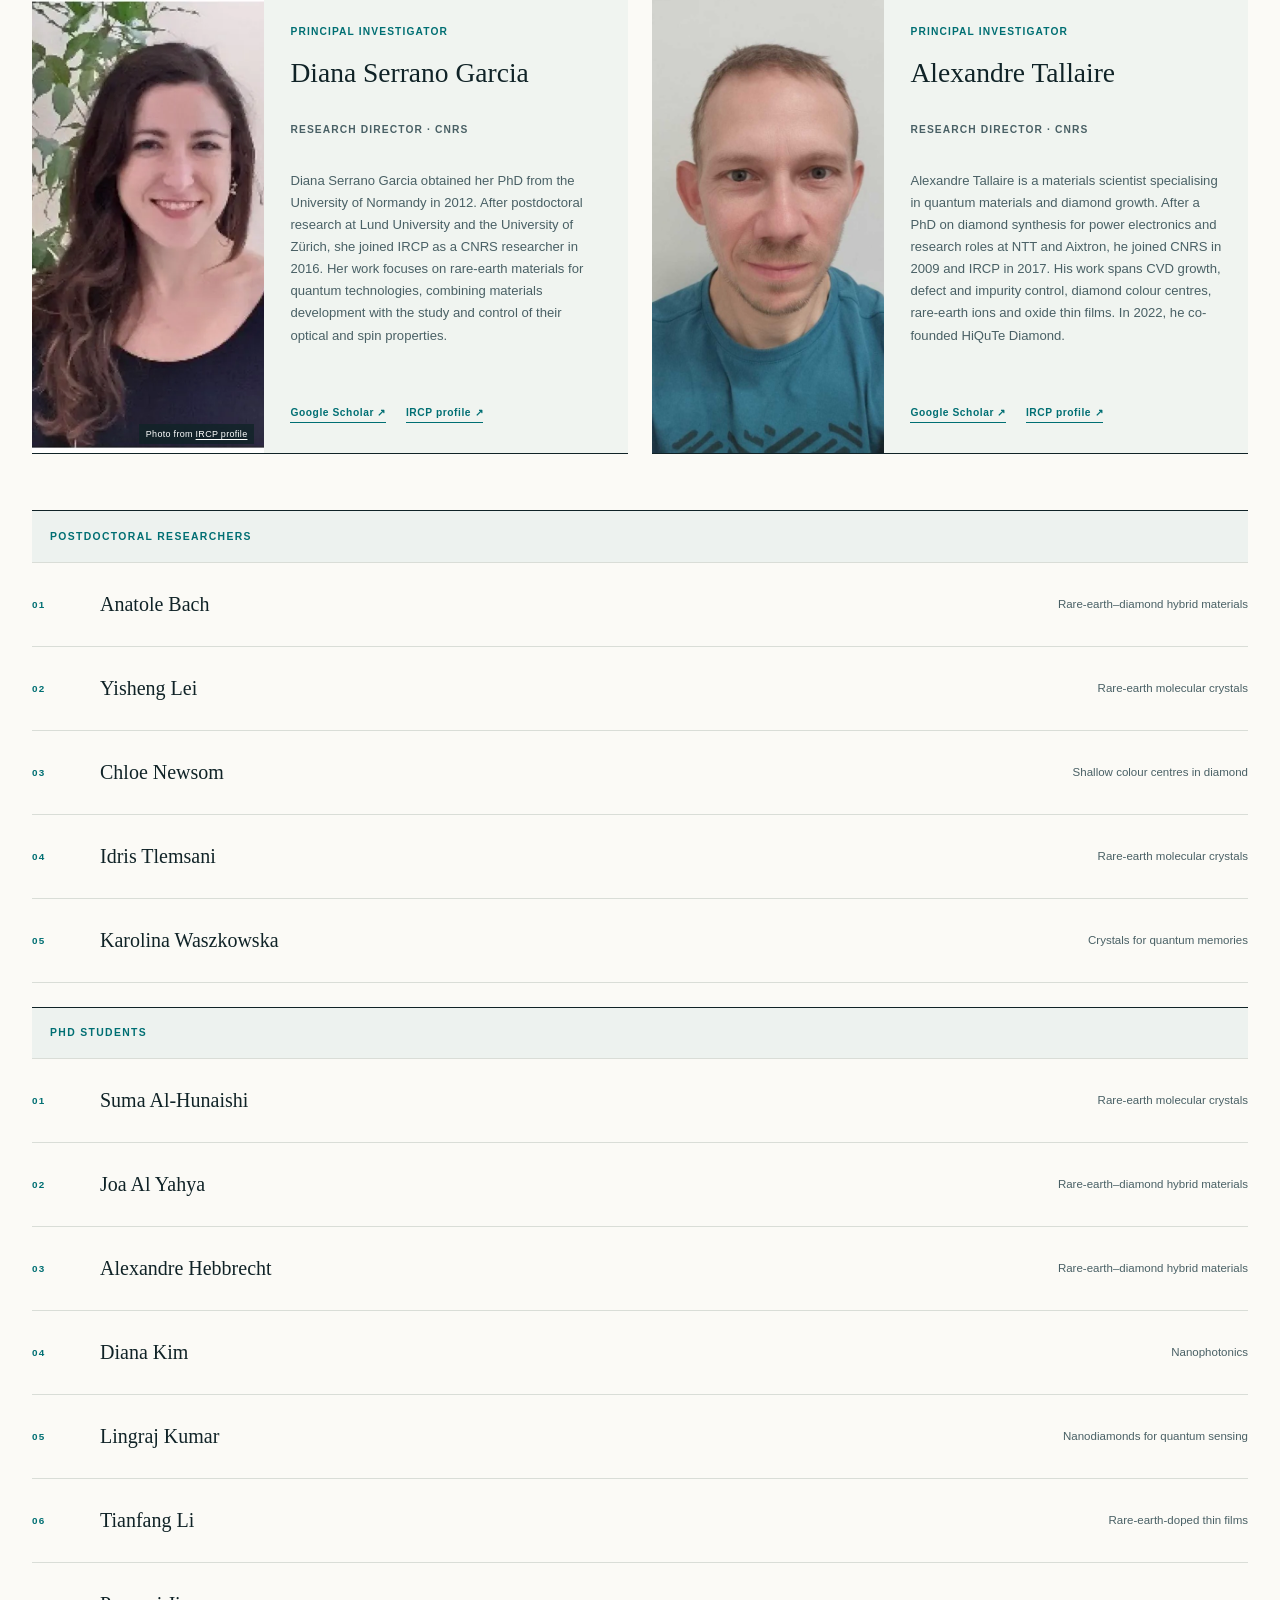
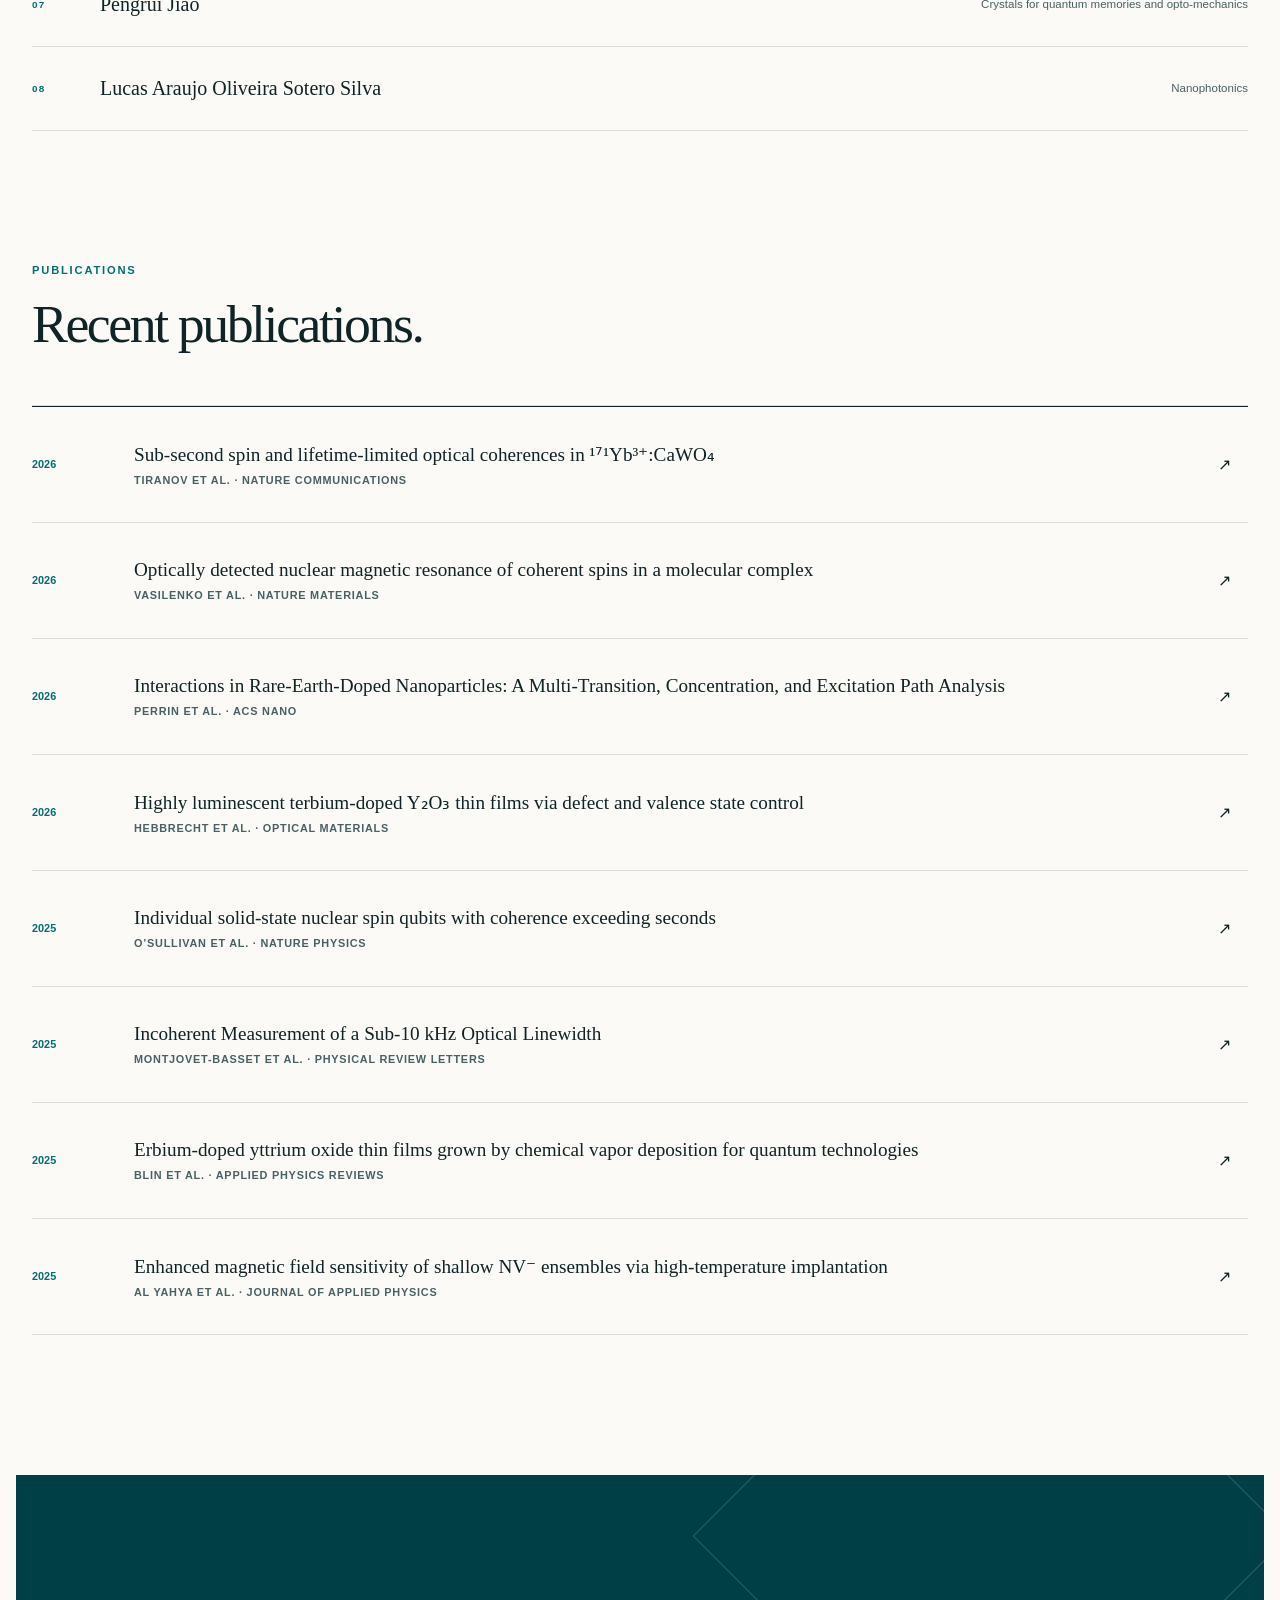
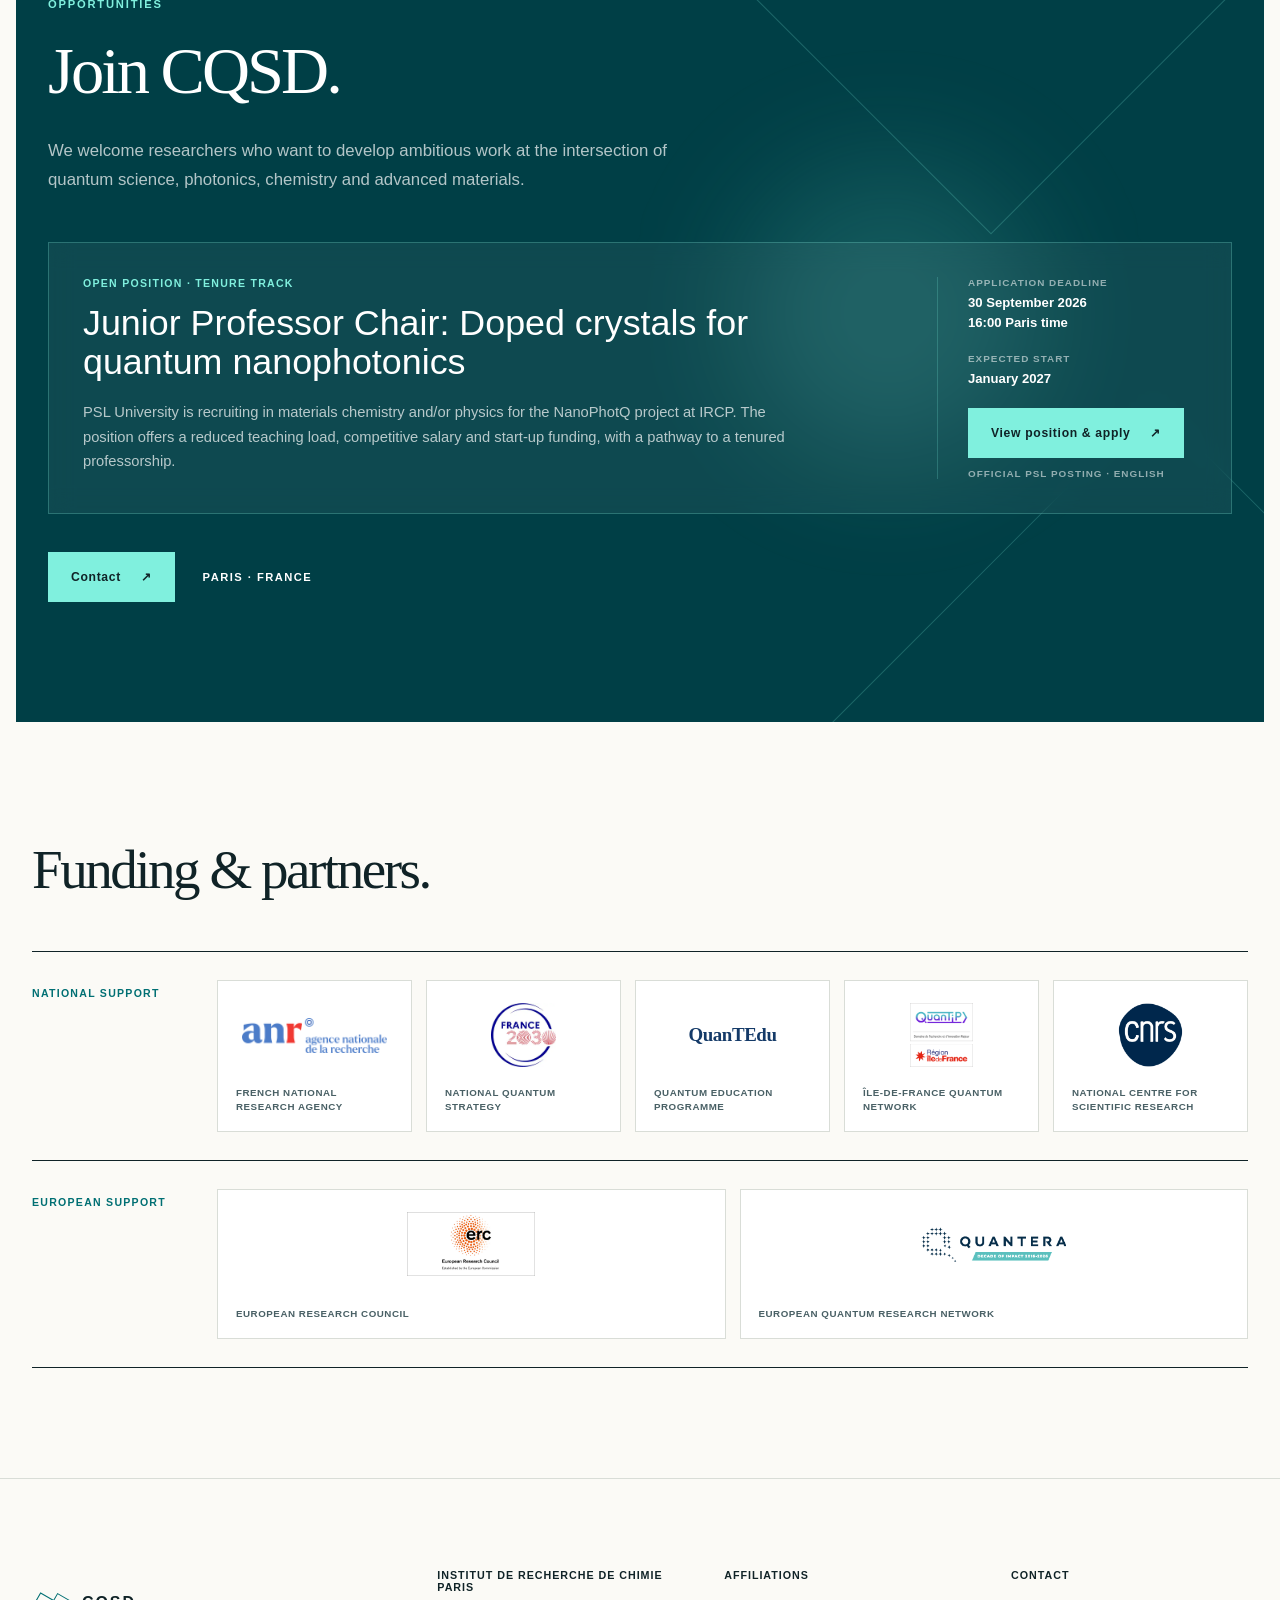
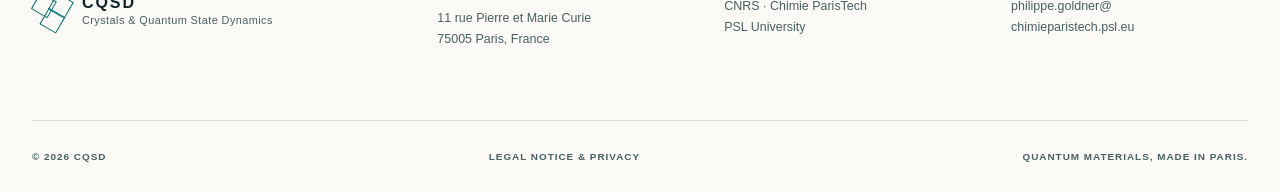
==== commit 29a98d44: "Improve rare-earth quantum search relevance" ====
--- a/index.html
+++ b/index.html
@@ -3,17 +3,17 @@
   <head>
     <meta charset="utf-8" />
     <meta name="viewport" content="width=device-width, initial-scale=1" />
-    <title>CQSD — Crystals &amp; Quantum State Dynamics</title>
+    <title>CQSD — Rare-Earth Quantum Materials in Paris</title>
     <meta
       name="description"
-      content="Website of CQSD, the Crystals and Quantum State Dynamics research group at IRCP in Paris, led by Philippe Goldner, Mary De Feudis, Diana Serrano Garcia and Alexandre Tallaire."
+      content="CQSD is a Paris research group developing rare-earth-doped crystals, thin films and nanoparticles for quantum memories, sensing and photonics."
     />
     <meta name="robots" content="index, follow" />
     <link rel="canonical" href="https://www.cqsd.fr/" />
-    <meta property="og:title" content="CQSD — Crystals &amp; Quantum State Dynamics" />
+    <meta property="og:title" content="CQSD — Rare-Earth Quantum Materials in Paris" />
     <meta
       property="og:description"
-      content="An academic research group at IRCP designing crystalline materials for quantum technologies."
+      content="A Paris research group developing rare-earth-doped crystalline materials for quantum memories, sensing and photonics."
     />
     <meta property="og:type" content="website" />
     <meta property="og:url" content="https://www.cqsd.fr/" />
@@ -26,12 +26,27 @@
     <script type="application/ld+json">
       {
         "@context": "https://schema.org",
-        "@type": "Organization",
+        "@type": "ResearchOrganization",
         "@id": "https://www.cqsd.fr/#organization",
         "name": "Crystals and Quantum State Dynamics",
         "alternateName": "CQSD",
         "url": "https://www.cqsd.fr/",
-        "description": "Academic research group designing, growing and studying crystalline materials for quantum technologies.",
+        "description": "Paris research group developing rare-earth-doped crystals, thin films and nanoparticles for quantum memories, sensing and photonics.",
+        "address": {
+          "@type": "PostalAddress",
+          "streetAddress": "11 rue Pierre et Marie Curie",
+          "postalCode": "75005",
+          "addressLocality": "Paris",
+          "addressCountry": "FR"
+        },
+        "knowsAbout": [
+          "rare-earth quantum materials",
+          "rare-earth-doped crystals",
+          "quantum memories",
+          "quantum sensing",
+          "quantum photonics",
+          "coherent spectroscopy"
+        ],
         "parentOrganization": {
           "@type": "ResearchOrganization",
           "name": "Paris Institute for Chemical Research",
@@ -117,13 +132,14 @@
           <p class="hero-group-name">Crystals and Quantum State Dynamics <span>(CQSD)</span></p>
           <h1>Crystalline matter<br />for <em>lasting</em> quantum states.</h1>
           <p class="hero-intro">
-            Crystals and Quantum State Dynamics (CQSD) is an academic research group at
+            Crystals and Quantum State Dynamics (CQSD) is an academic research group in Paris at
             the <a href="https://www.ircp.cnrs.fr/en/" target="_blank" rel="noreferrer">Paris Institute for Chemical Research (IRCP)</a>,
             affiliated with <a href="https://www.cnrs.fr/en" target="_blank" rel="noreferrer">CNRS</a>,
             <a href="https://www.chimieparistech.psl.eu/en/" target="_blank" rel="noreferrer">Chimie ParisTech</a>
             and <a href="https://psl.eu/en" target="_blank" rel="noreferrer">PSL University</a>.
-            We design, grow and study quantum-grade crystalline materials—from bulk crystals
-            to nanostructures—and explore their integration into photonic and sensing devices.
+            We design, grow and study rare-earth-doped crystals and other quantum-grade
+            crystalline materials—from bulk crystals to thin films and nanoparticles—and
+            explore their integration into photonic and sensing devices.
           </p>
           <div class="hero-actions">
             <a class="button button-primary" href="#research">Explore our research <span>↓</span></a>
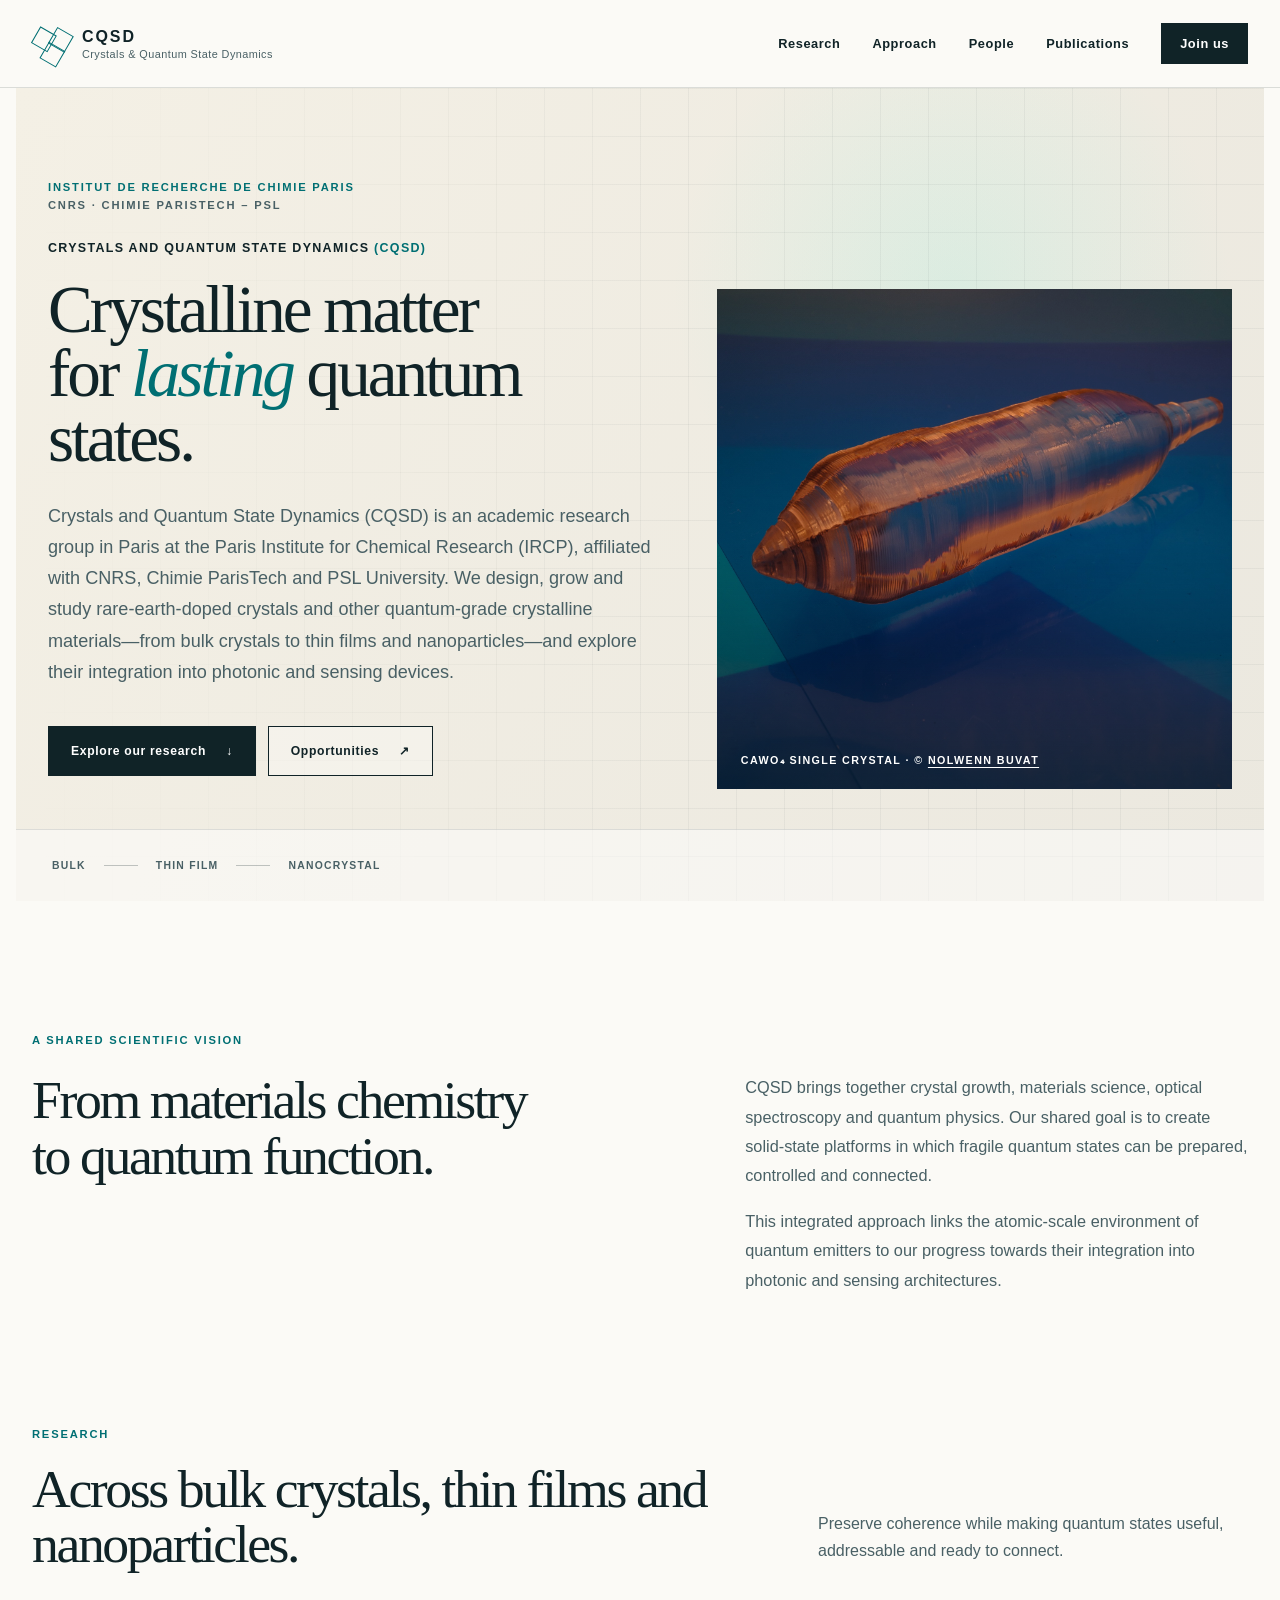
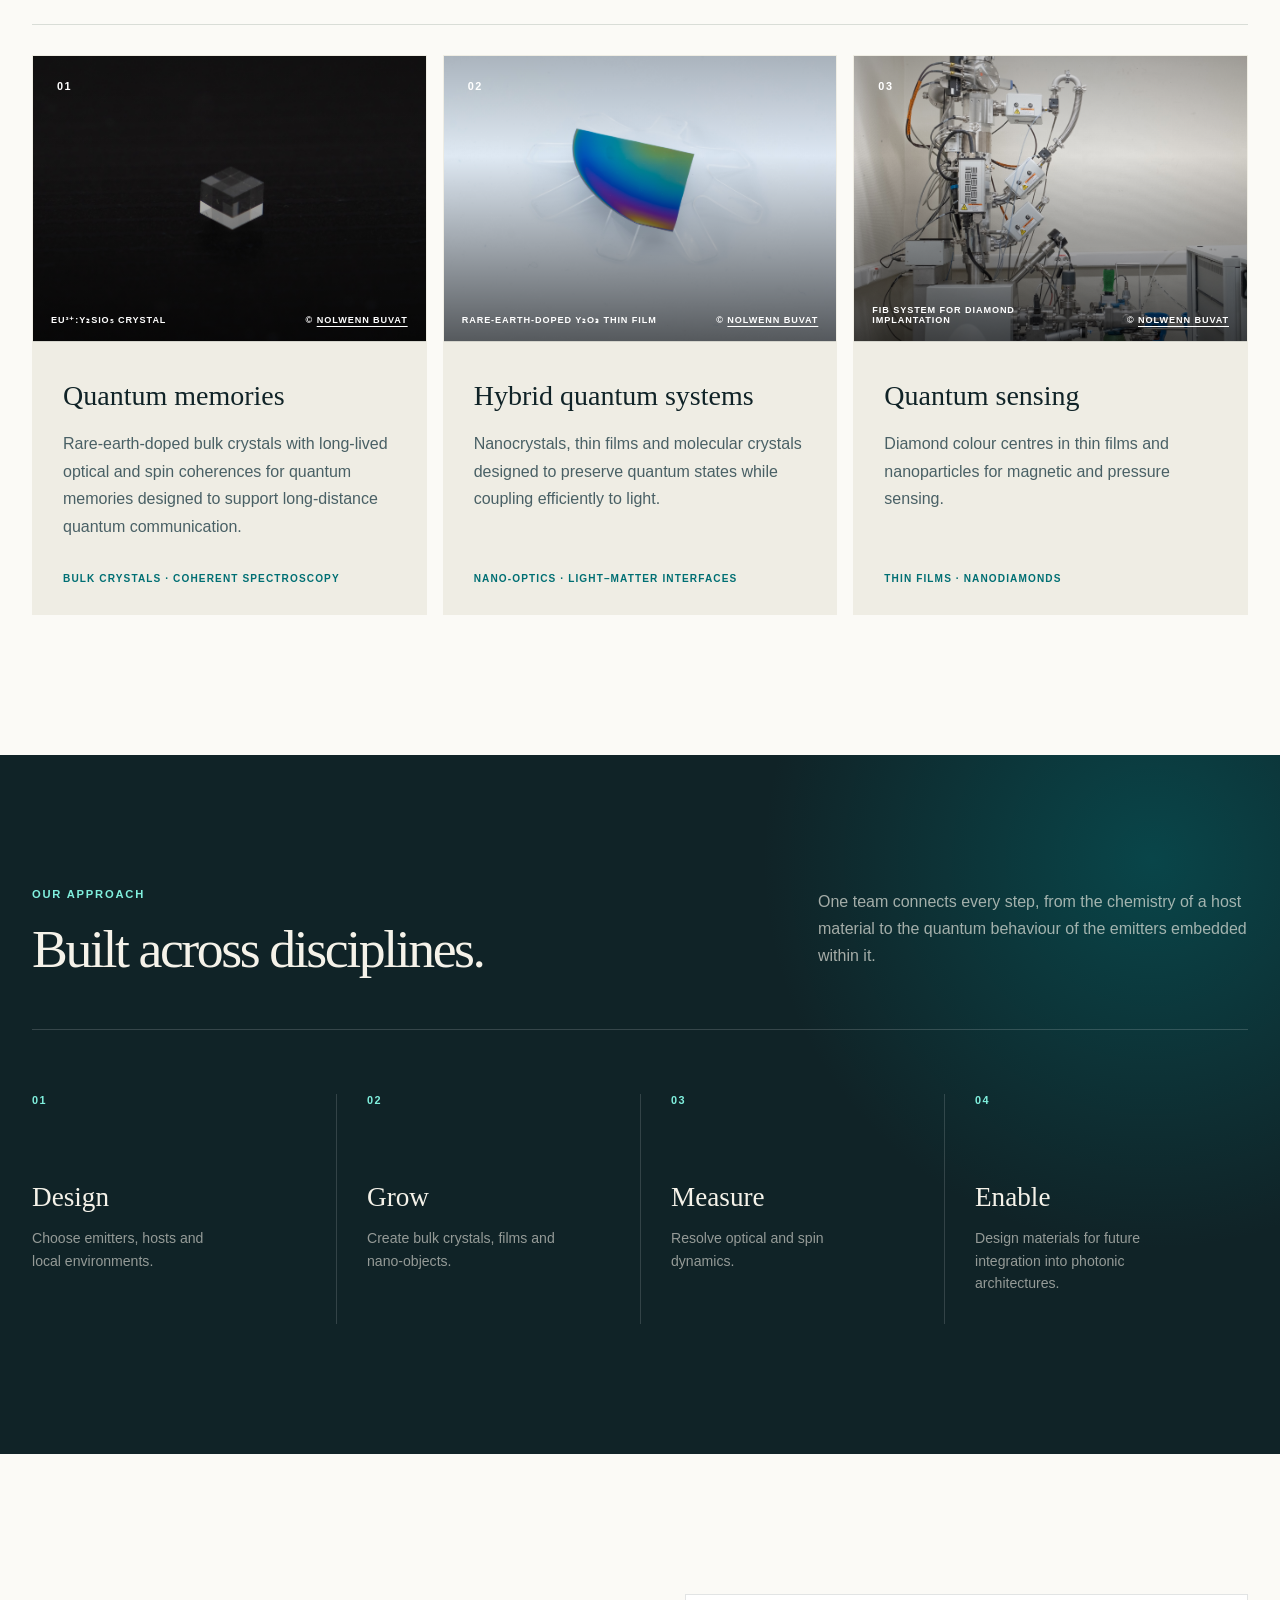
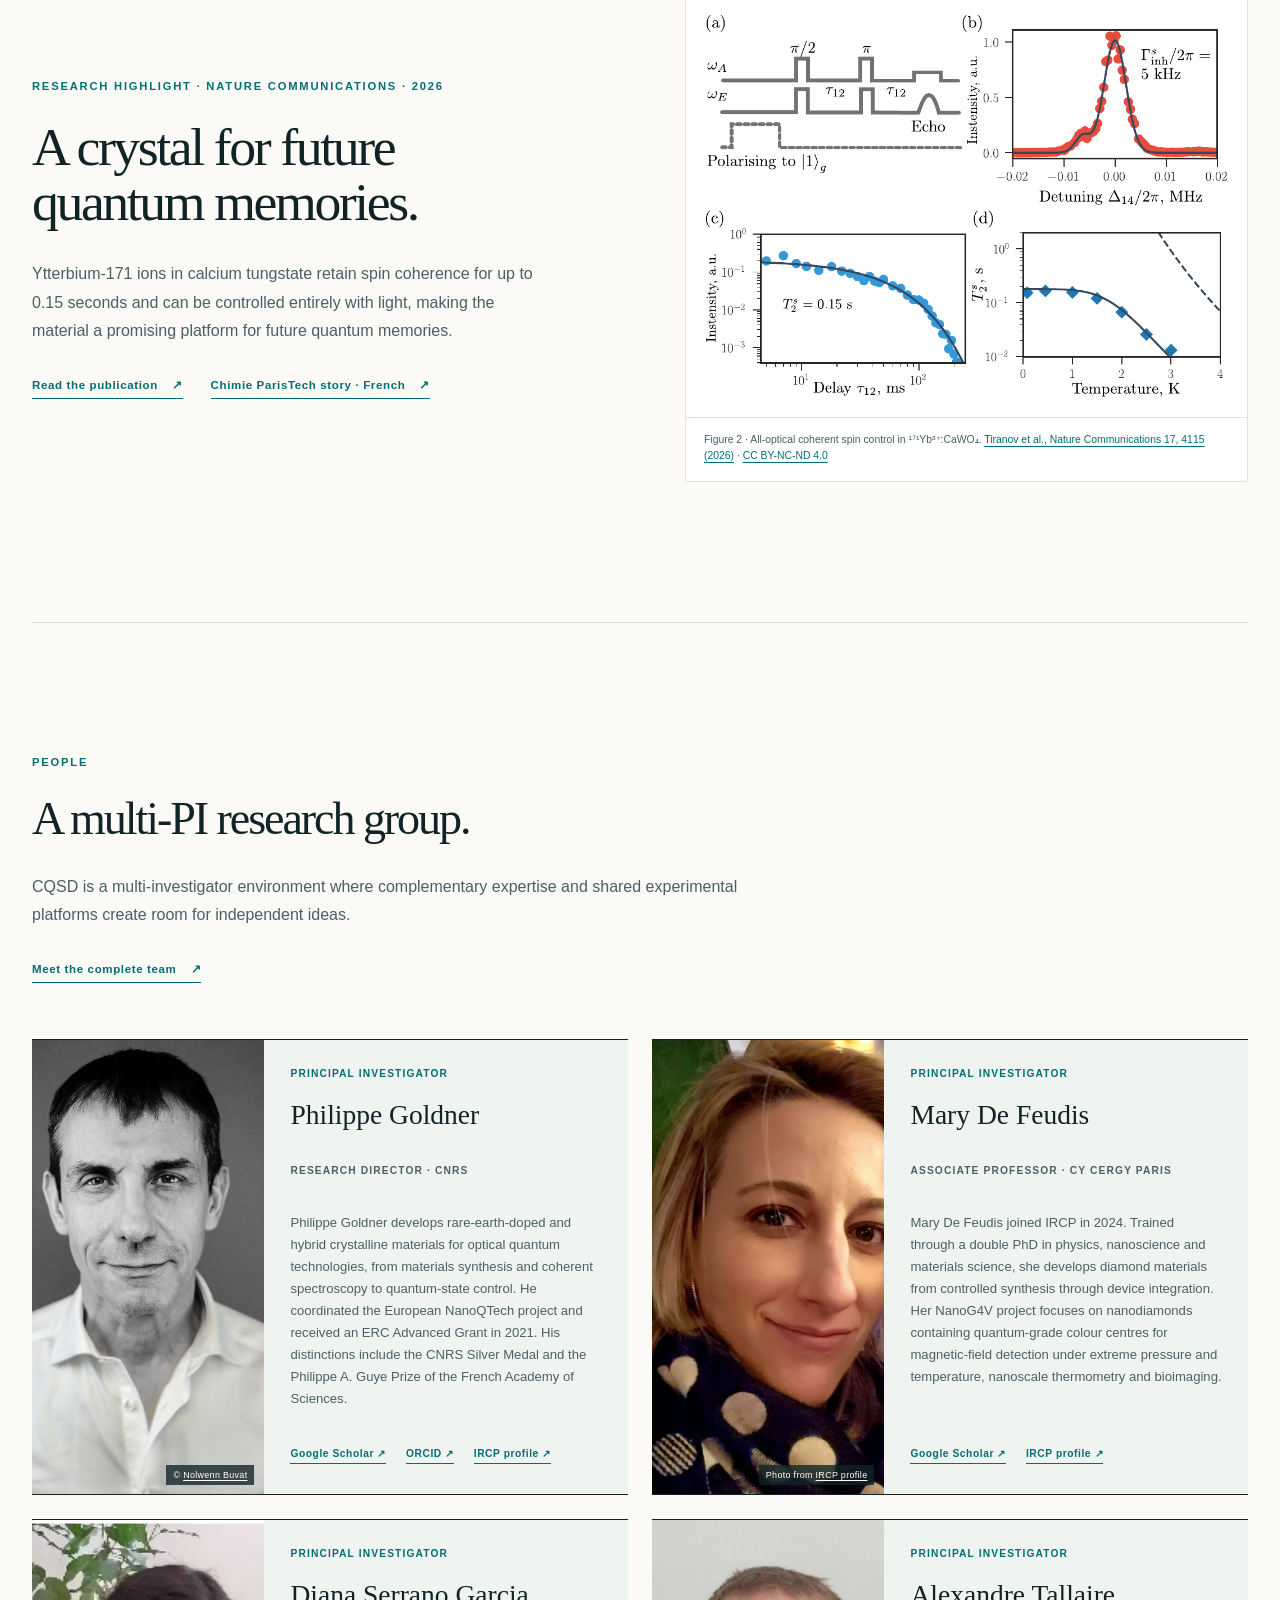
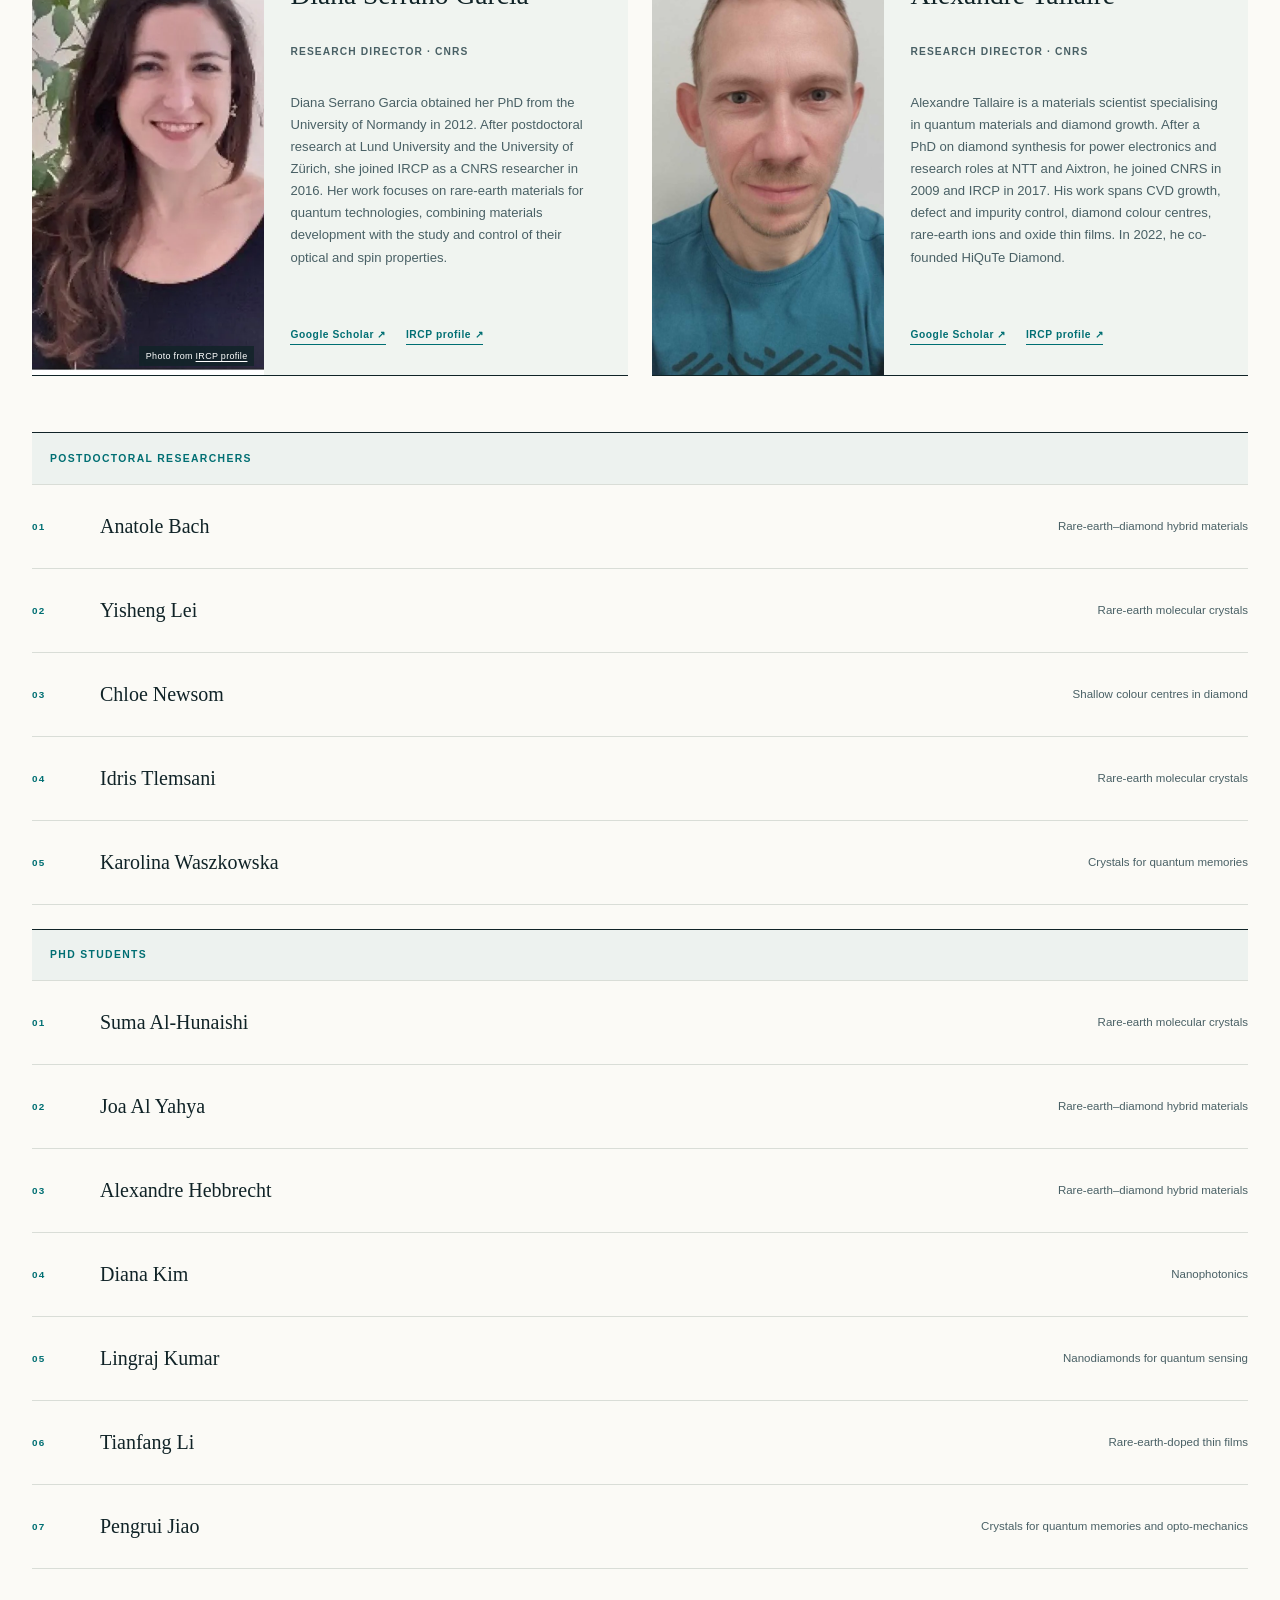
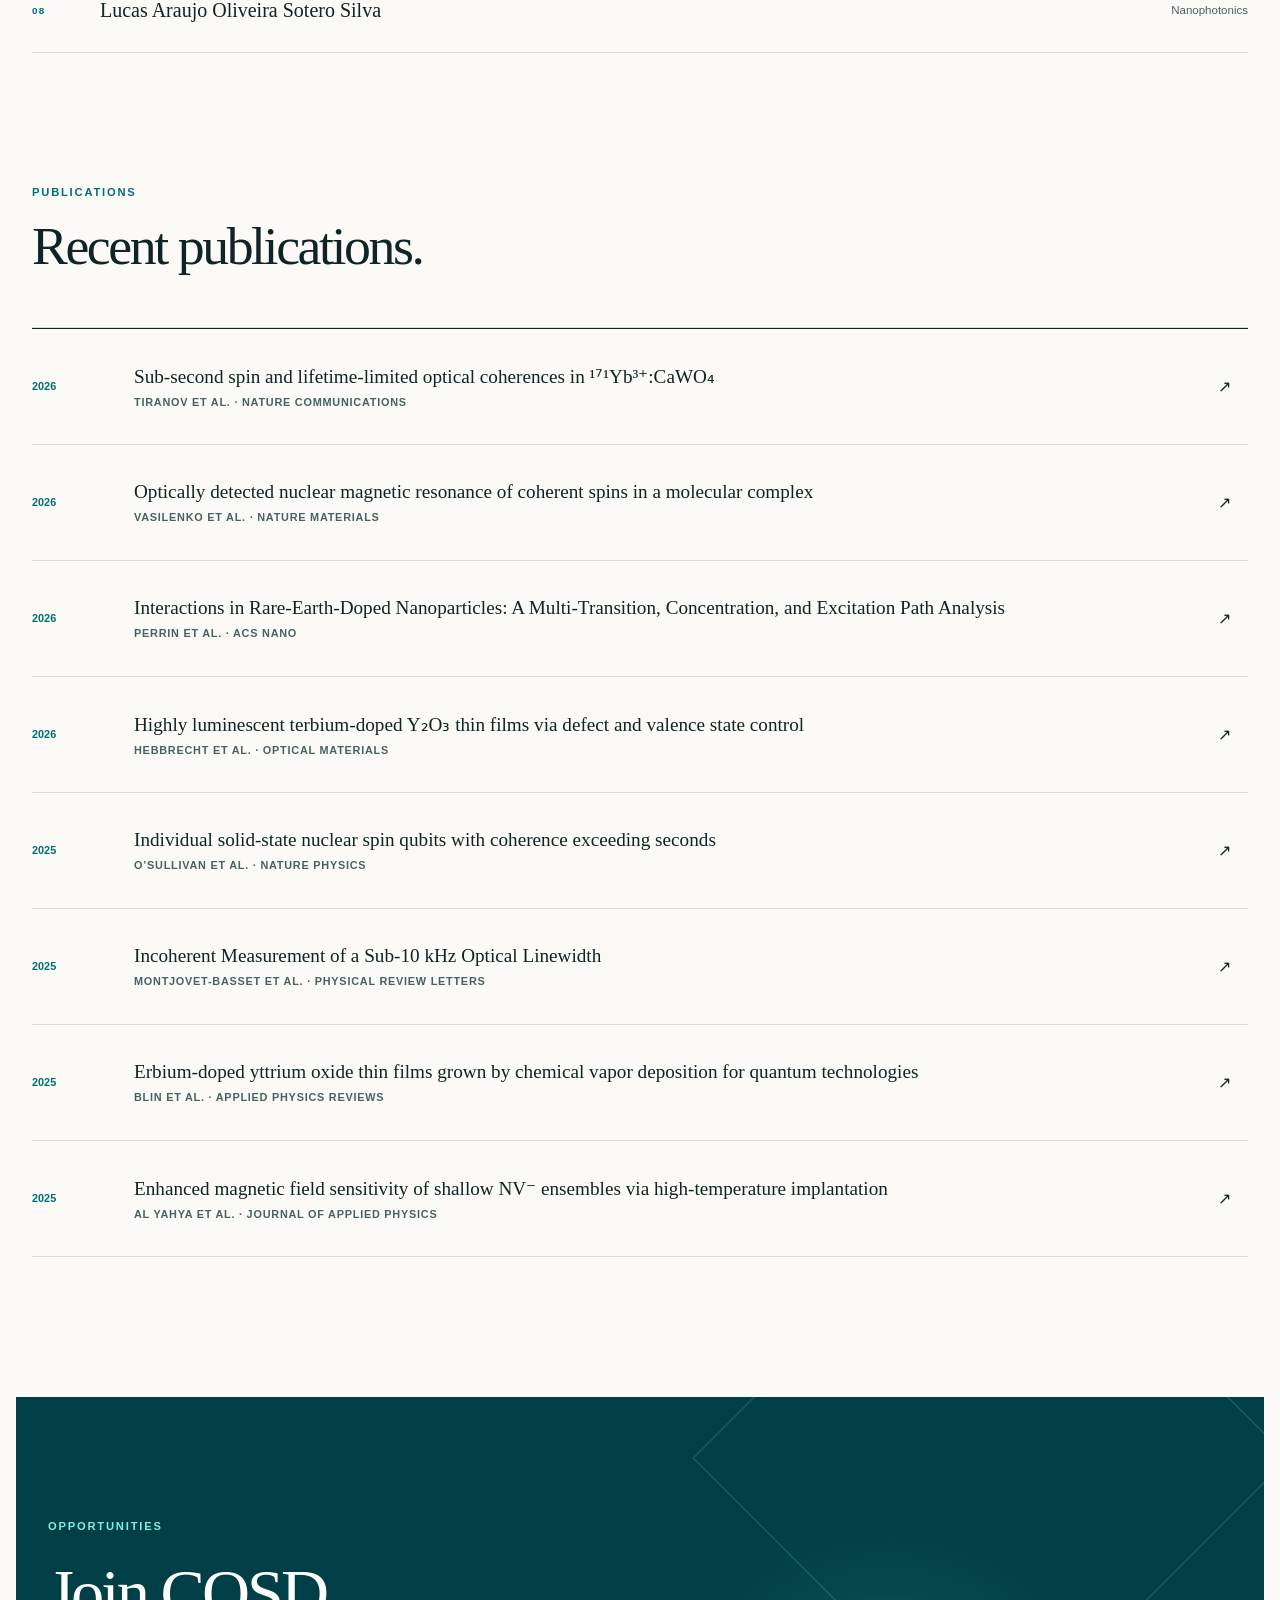
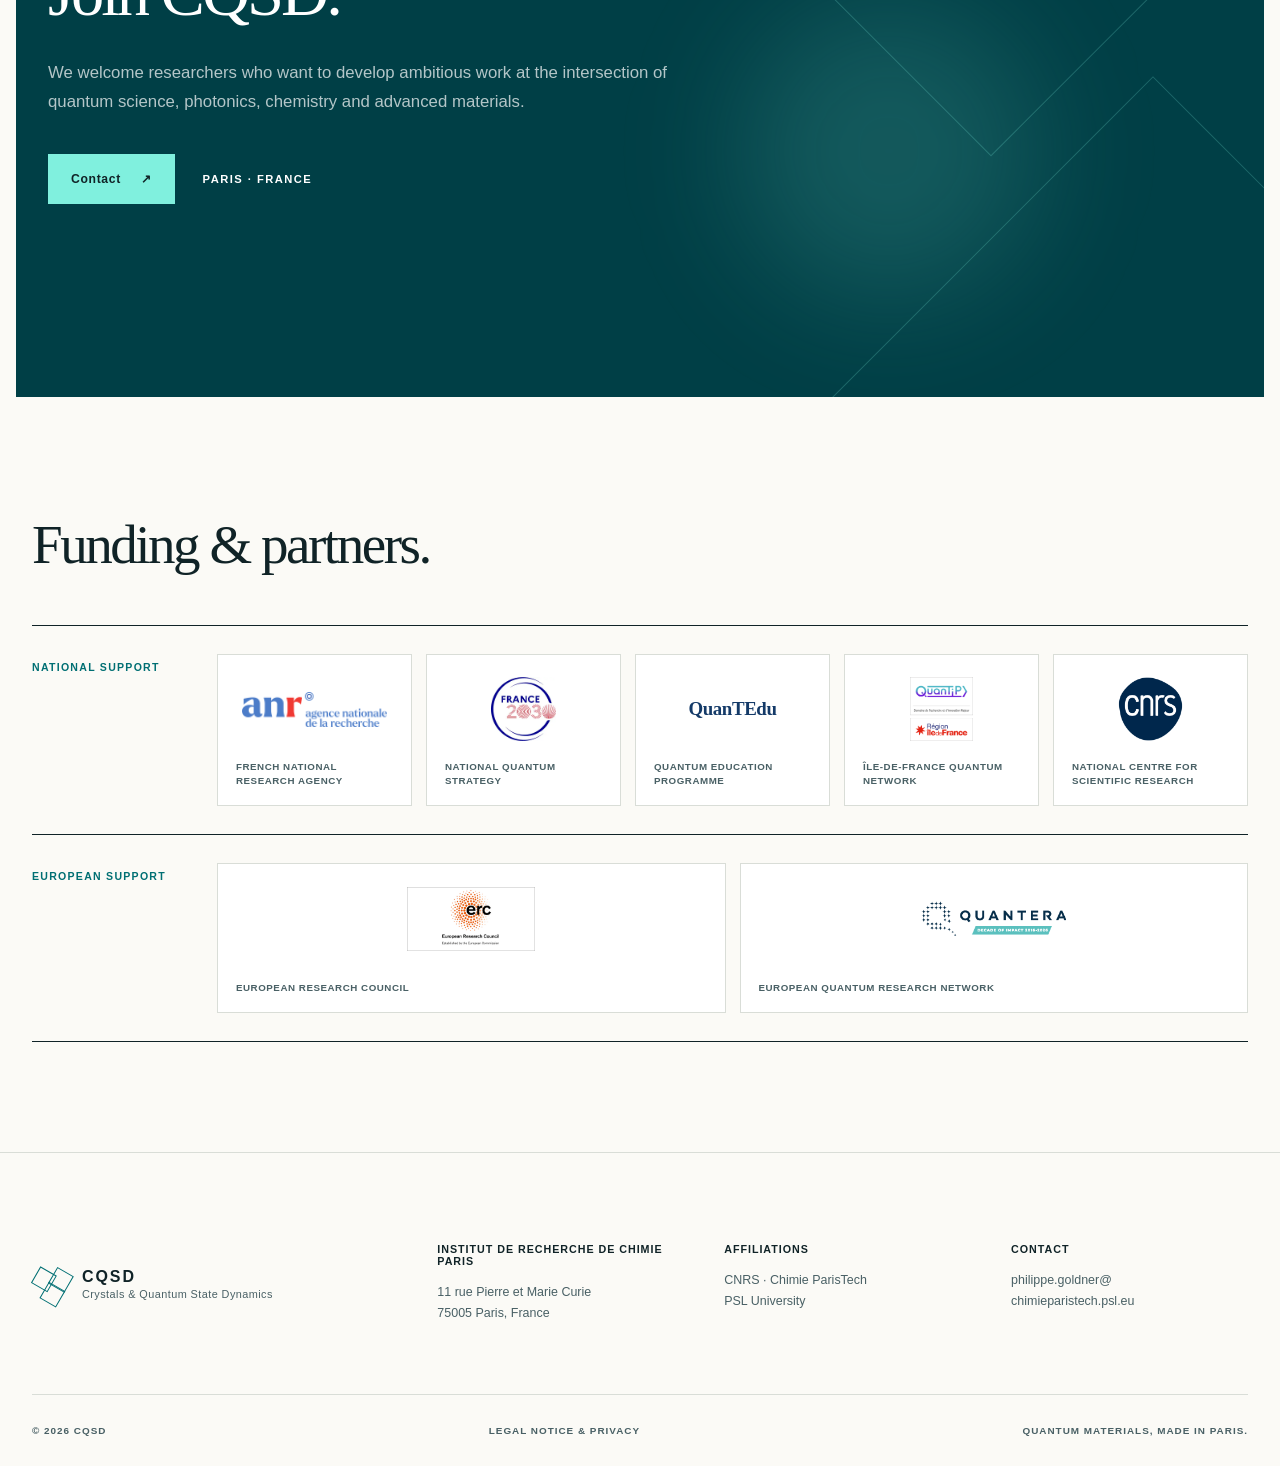
==== commit 028c0ffa: "Remove completed Junior Professor recruitment" ====
--- a/index.html
+++ b/index.html
@@ -111,18 +111,6 @@
         </nav>
       </header>
 
-      <!-- TEMPORARY RECRUITMENT BANNER
-           Remove this block after the 30 September 2026 application deadline. -->
-      <aside class="recruitment-banner" aria-label="Current recruitment opportunity">
-        <a href="#join">
-          <span class="recruitment-banner-label">Open position</span>
-          <span class="recruitment-banner-text">
-            We are recruiting a Junior Professor (CPJ).
-            <strong>Learn more <span aria-hidden="true">→</span></strong>
-          </span>
-        </a>
-      </aside>
-
       <section class="hero" id="top">
         <div class="hero-copy">
           <p class="eyebrow">
@@ -396,24 +384,6 @@
             We welcome researchers who want to develop ambitious work at the intersection
             of quantum science, photonics, chemistry and advanced materials.
           </p>
-          <div class="hiring-card">
-            <div>
-              <p class="hiring-label">Open position · Tenure track</p>
-              <h3>Junior Professor Chair: Doped crystals for quantum nanophotonics</h3>
-              <p>
-                PSL University is recruiting in materials chemistry and/or physics for the
-                NanoPhotQ project at IRCP. The position offers a reduced teaching load,
-                competitive salary and start-up funding, with a pathway to a tenured
-                professorship.
-              </p>
-            </div>
-            <div class="hiring-meta">
-              <p><span>Application deadline</span><strong>30 September 2026<br />16:00 Paris time</strong></p>
-              <p><span>Expected start</span><strong>January 2027</strong></p>
-              <a class="button button-light" href="https://recrutement.psl.eu/en/odyssee-262401" target="_blank" rel="noreferrer">View position &amp; apply <span>↗</span></a>
-              <small>Official PSL posting · English</small>
-            </div>
-          </div>
           <div class="join-actions">
             <a class="button button-light" href="mailto:philippe.goldner@chimieparistech.psl.eu">Contact <span>↗</span></a>
             <span>Paris · France</span>
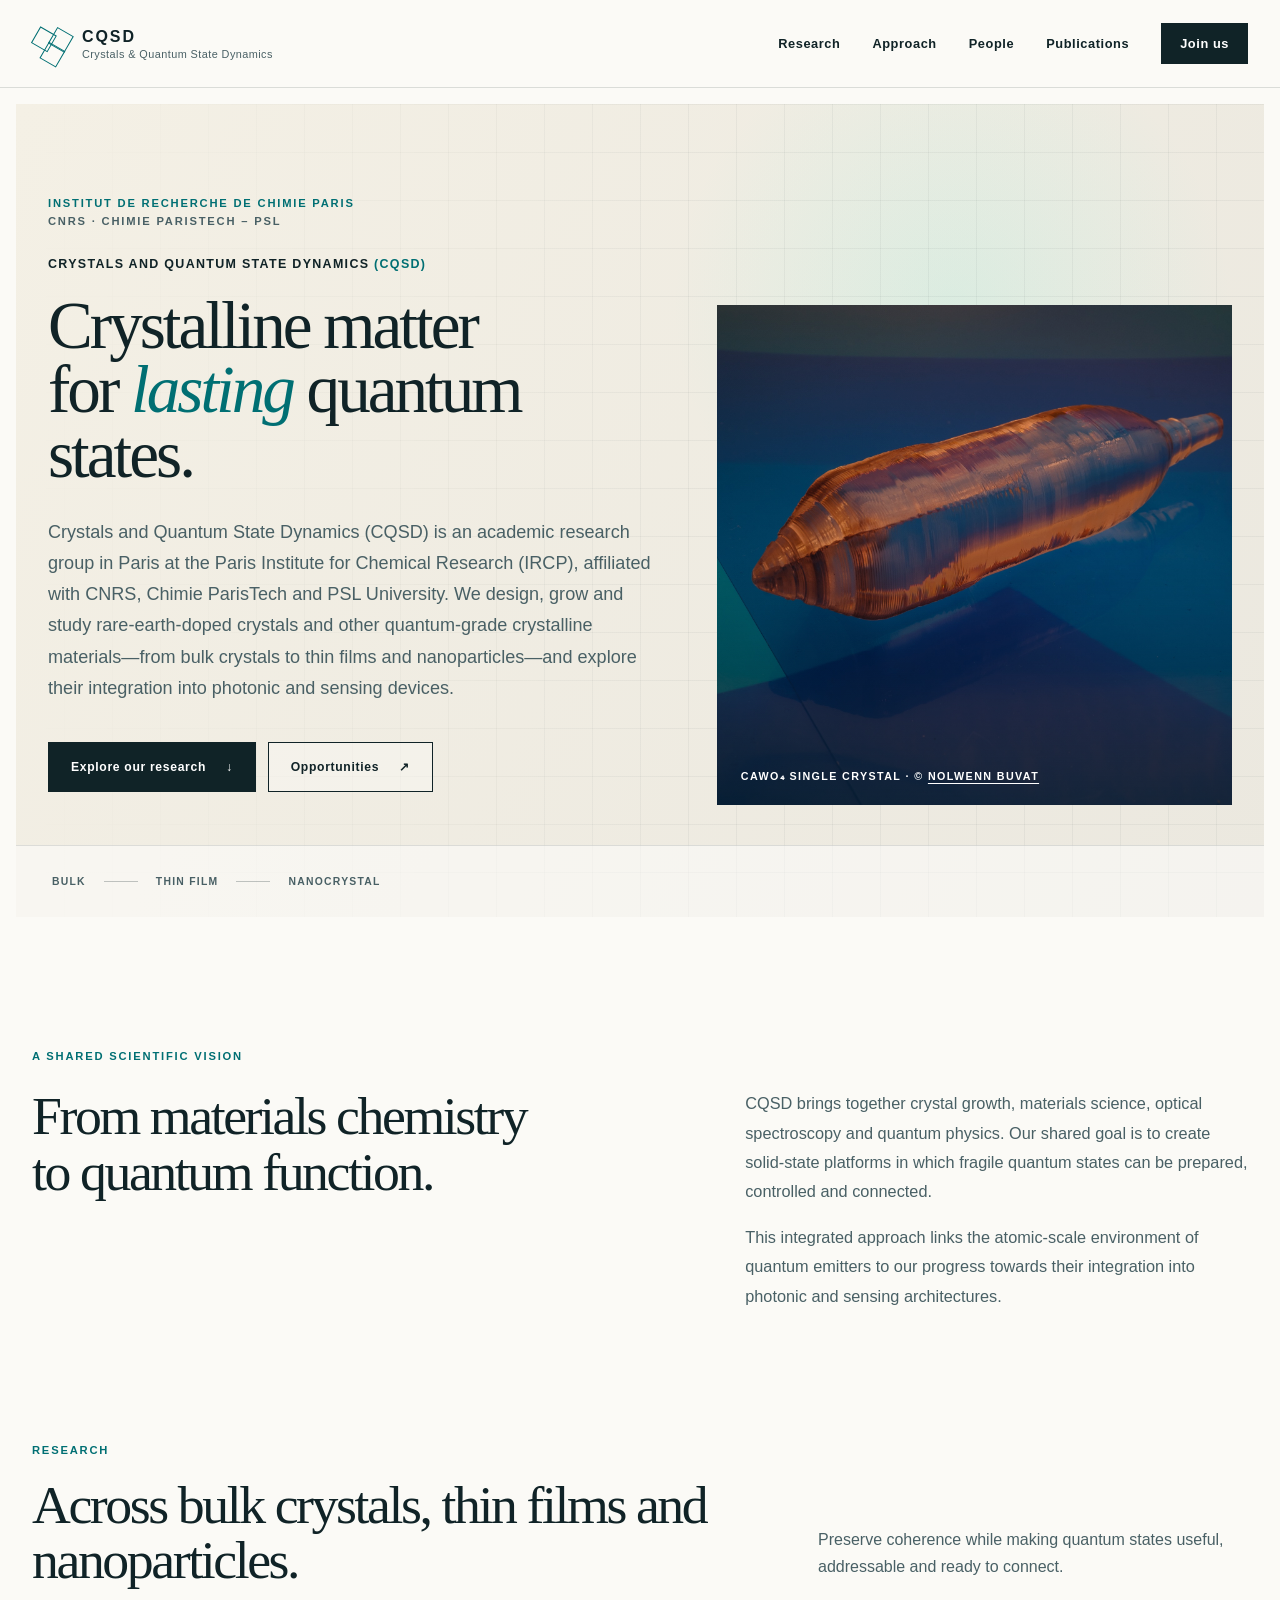
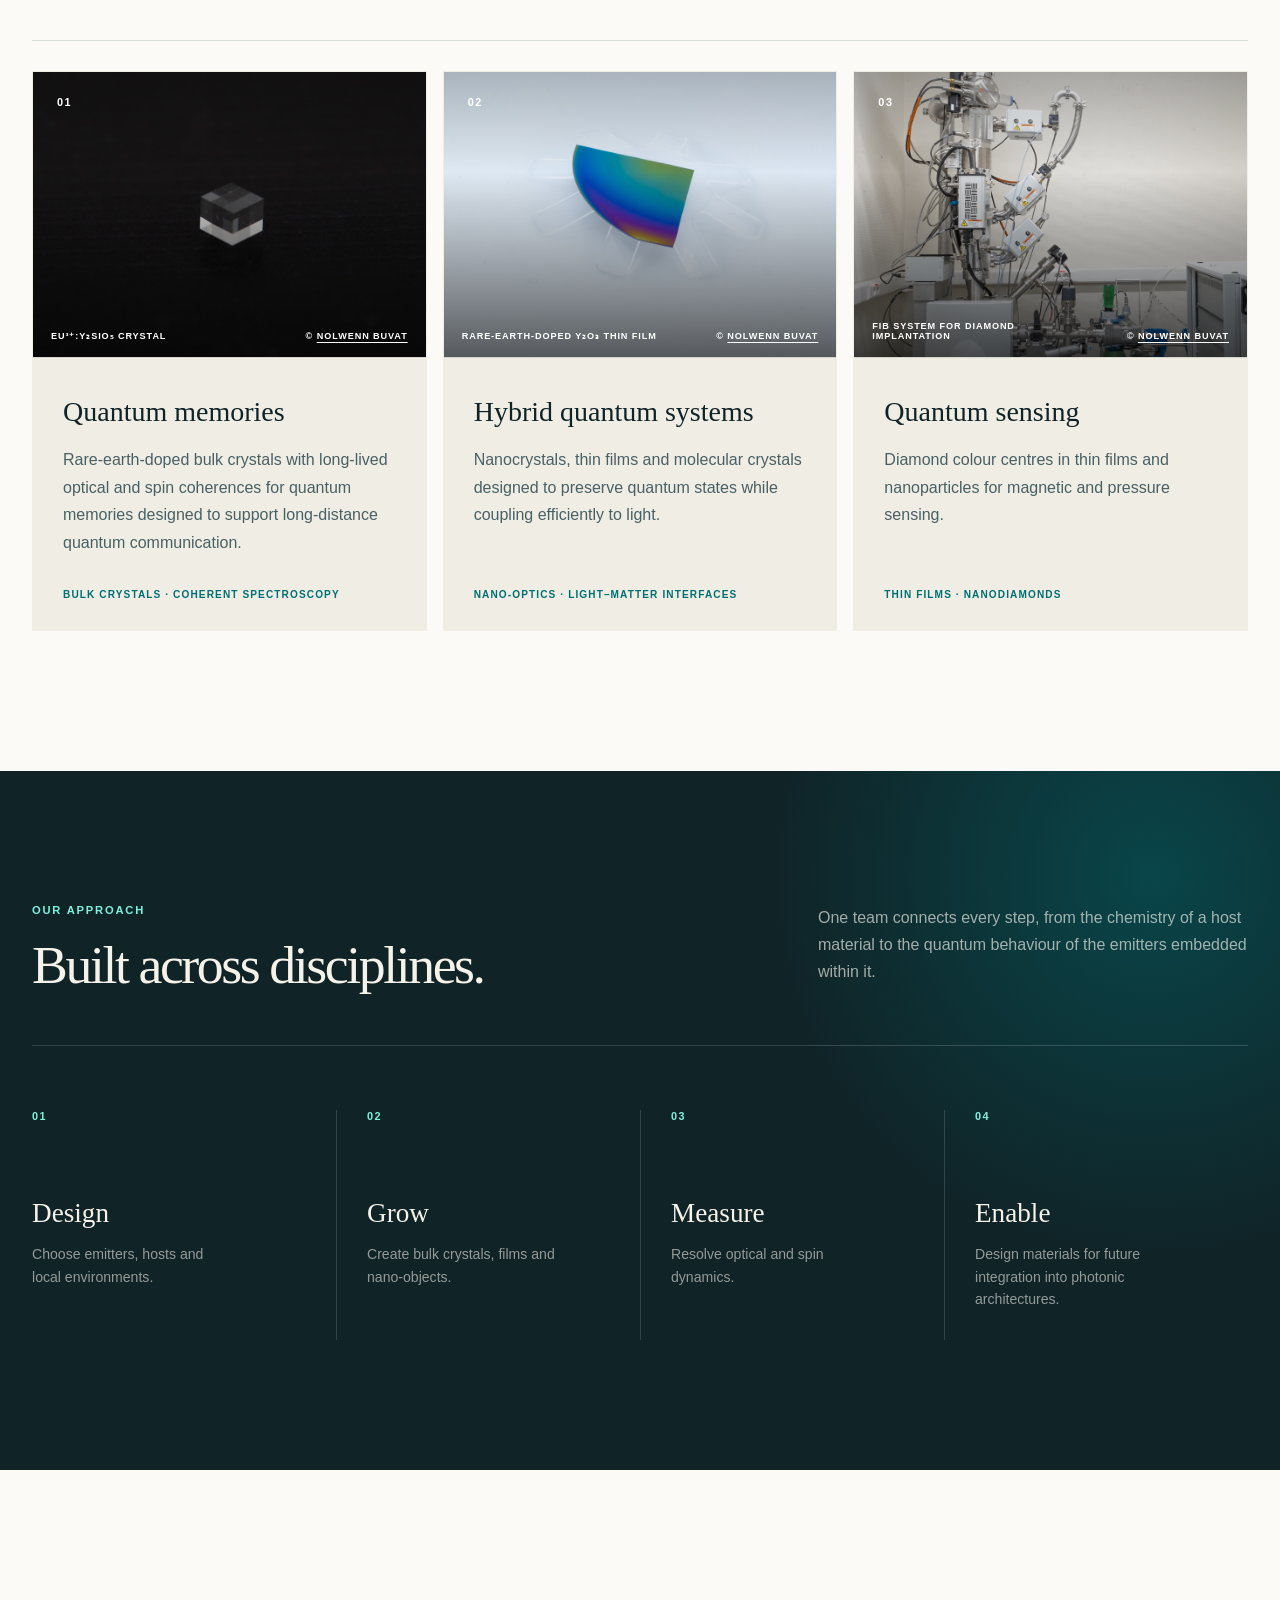
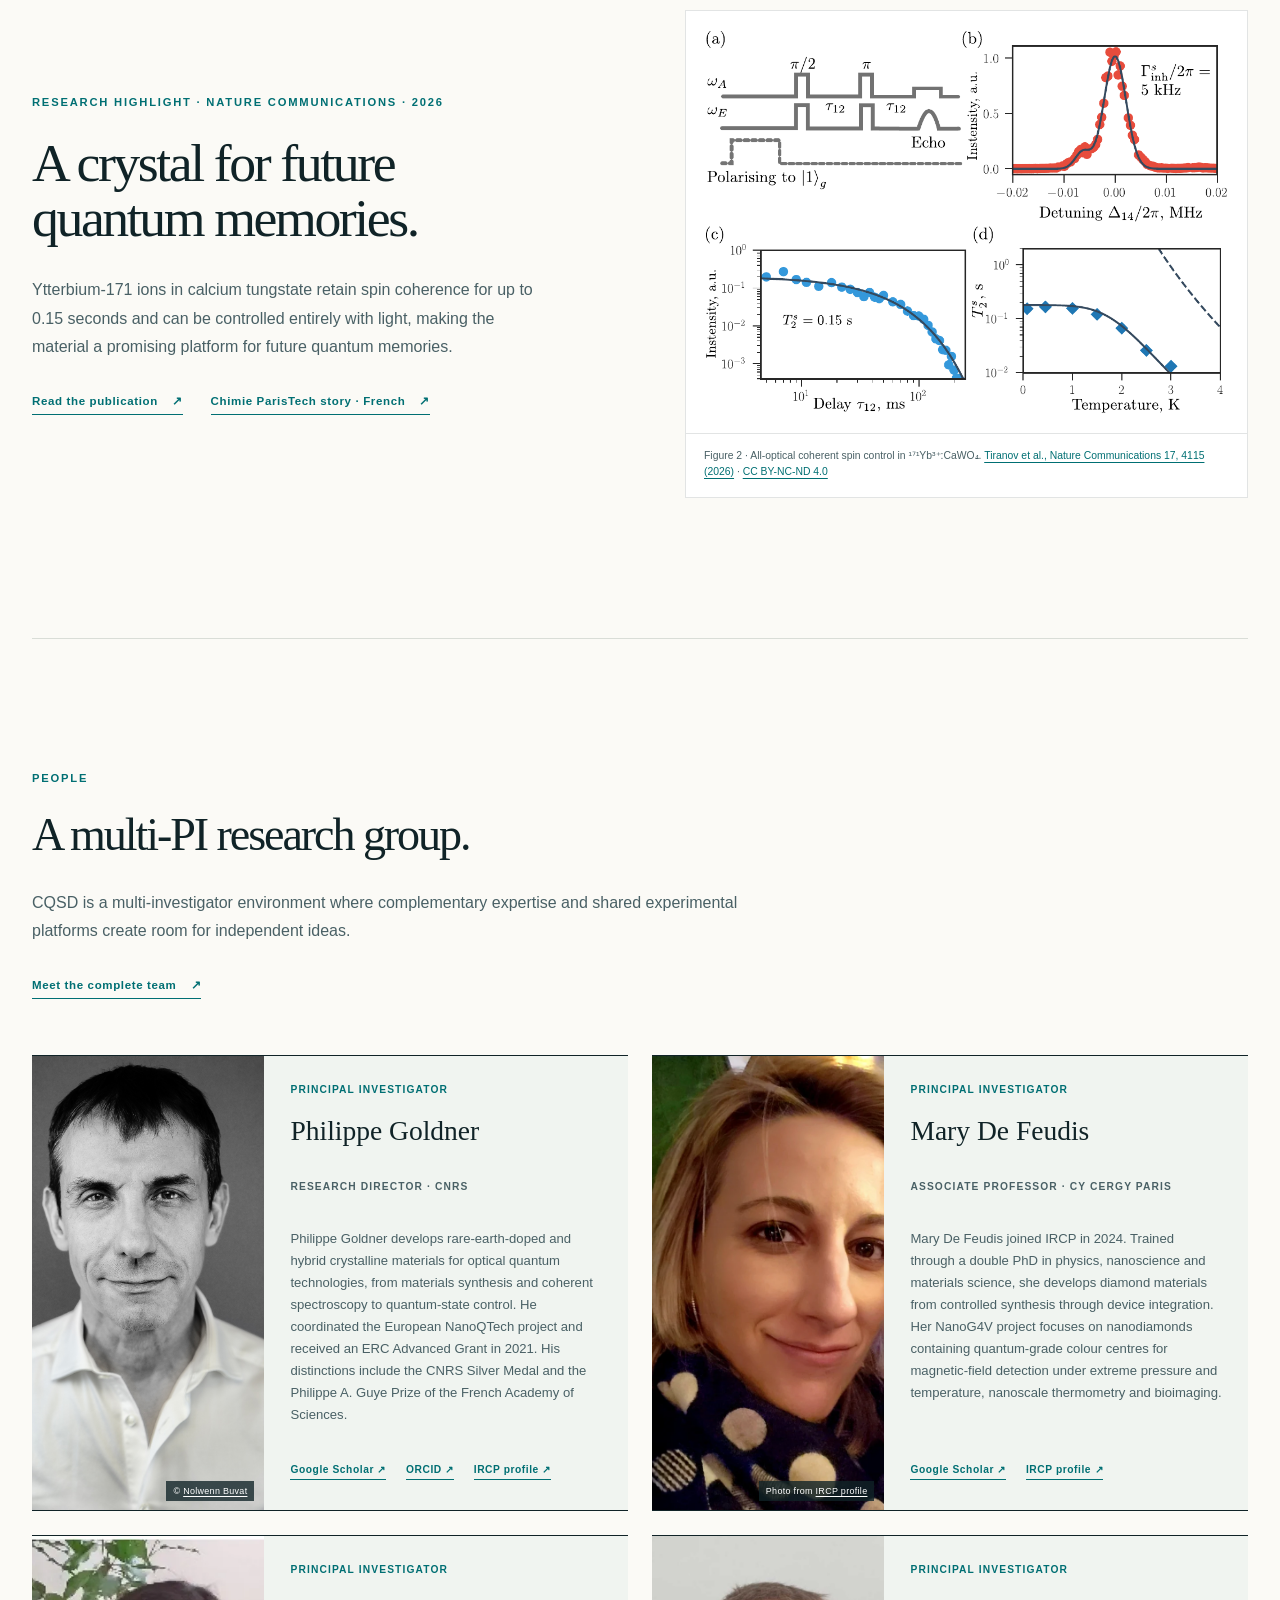
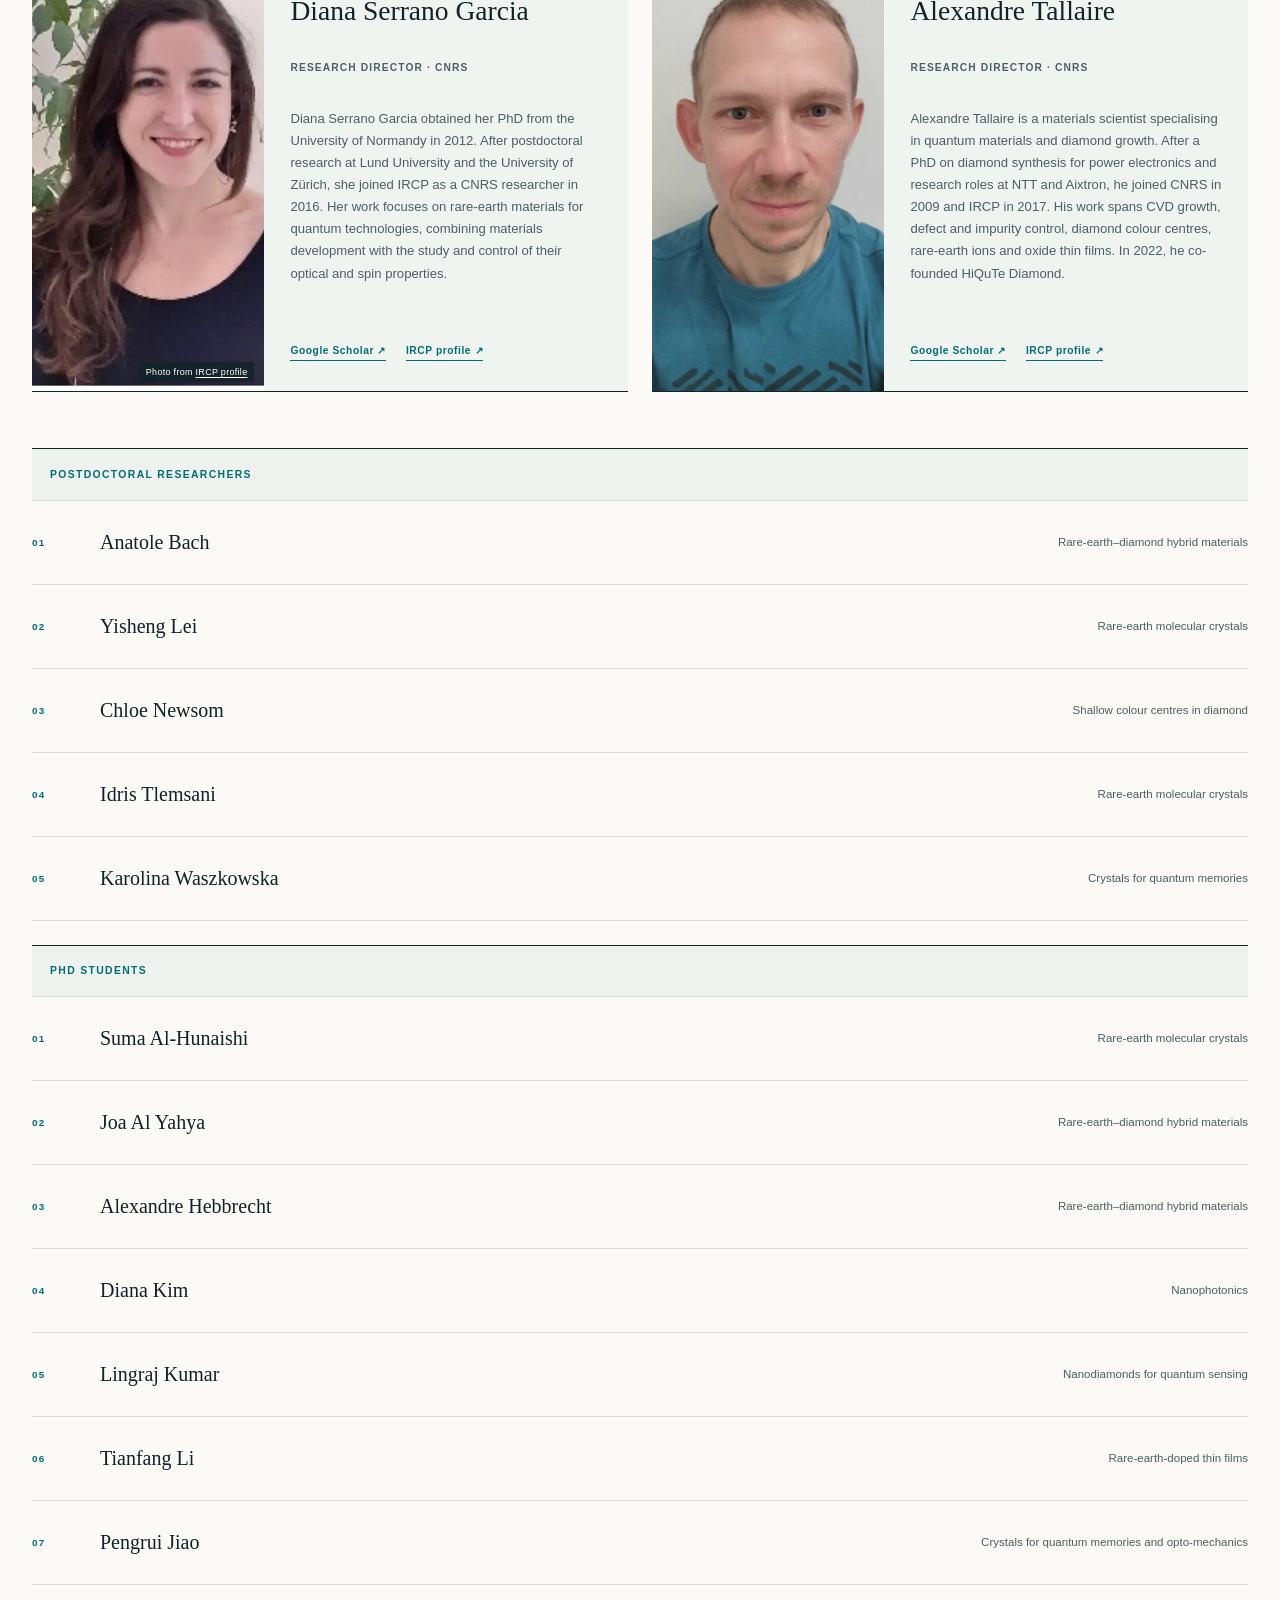
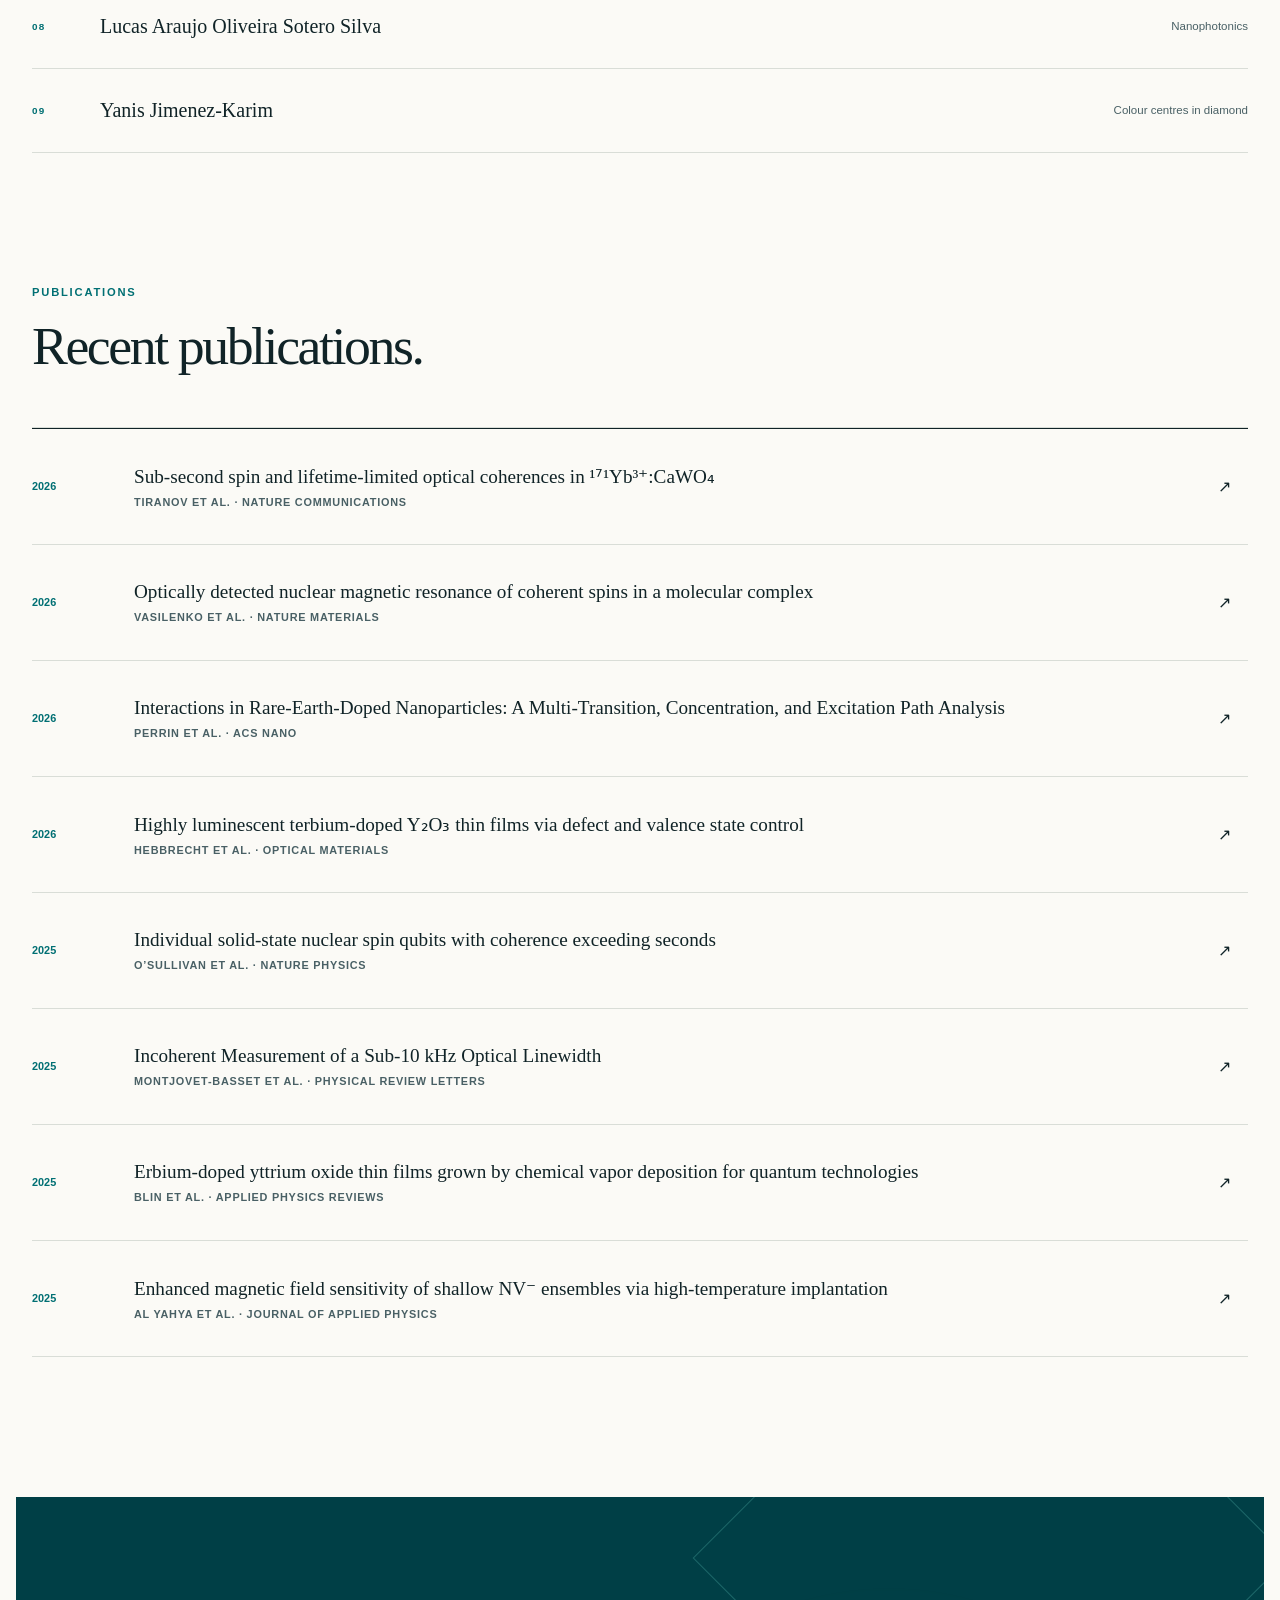
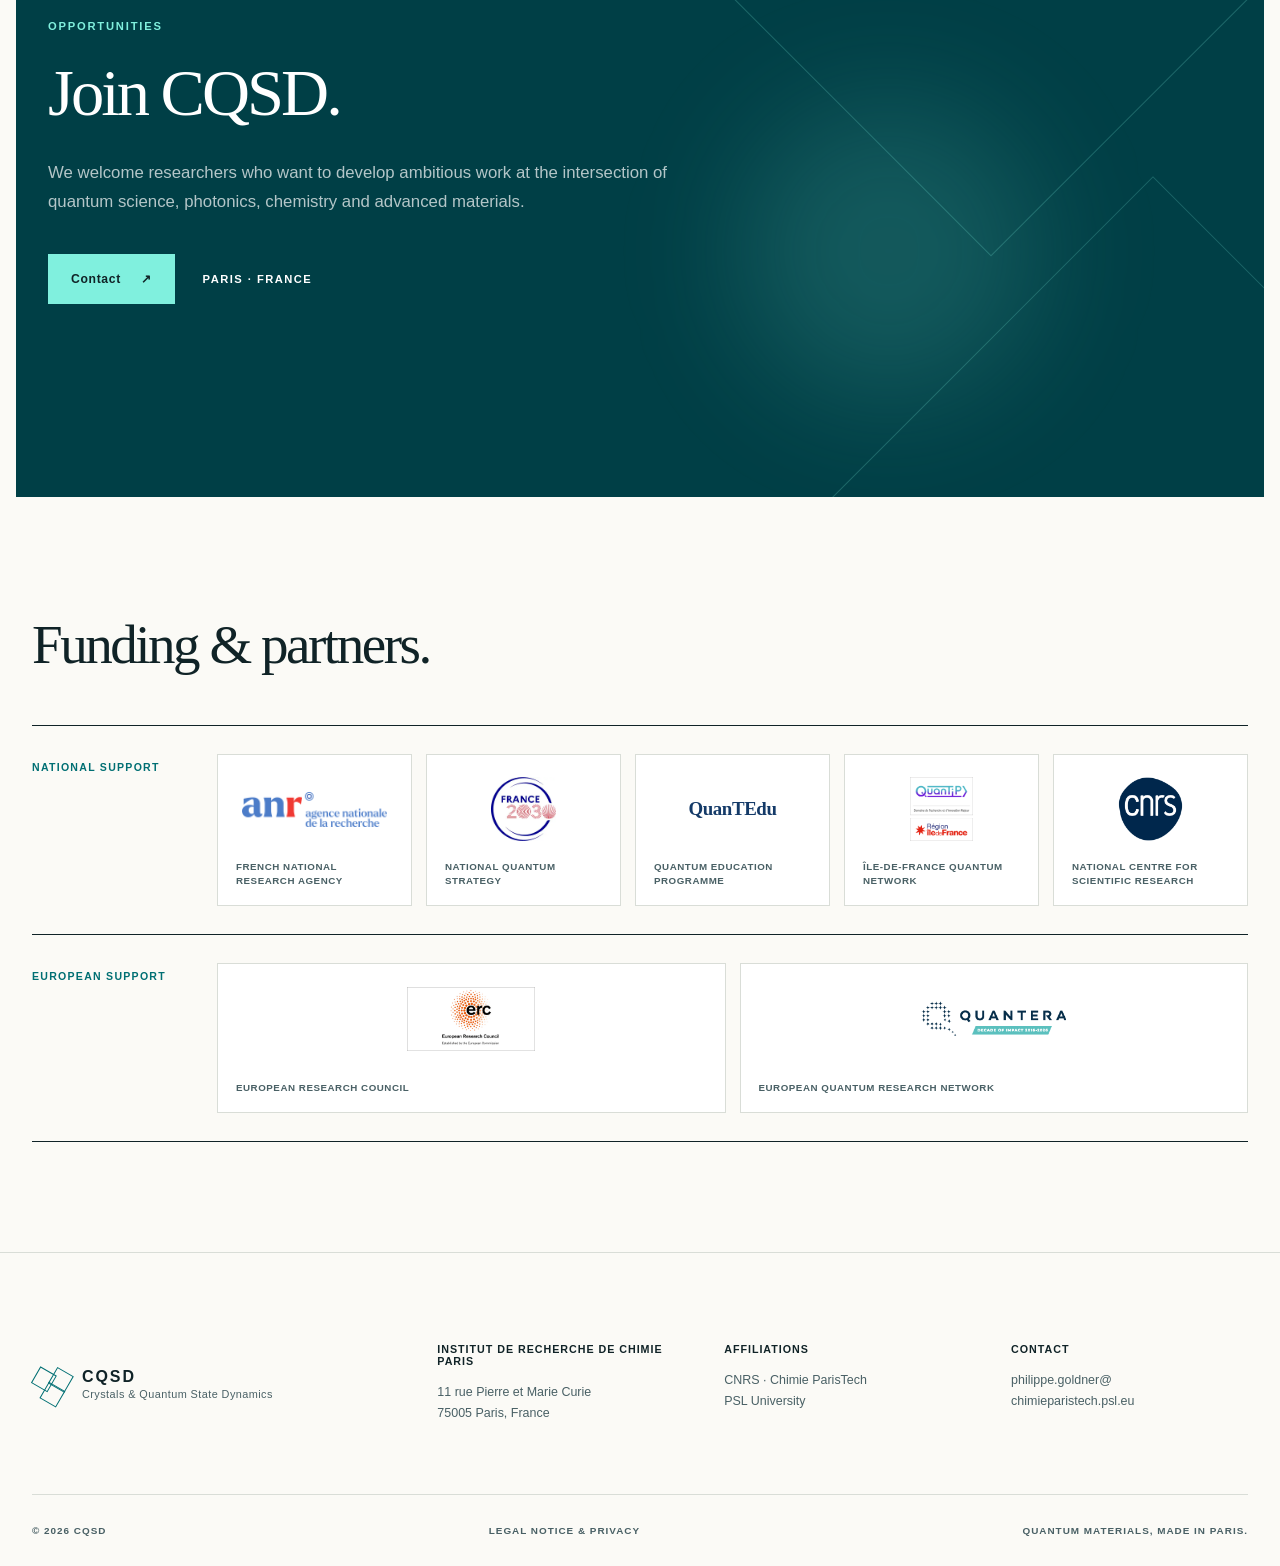
==== commit 1f278158: "Add Yanis Jimenez-Karim to PhD students" ====
--- a/index.html
+++ b/index.html
@@ -340,6 +340,7 @@
           <div class="team-row"><span class="team-number">06</span><strong>Tianfang Li</strong><small>Rare-earth-doped thin films</small></div>
           <div class="team-row"><span class="team-number">07</span><strong>Pengrui Jiao</strong><small>Crystals for quantum memories and opto-mechanics</small></div>
           <div class="team-row"><span class="team-number">08</span><strong>Lucas Araujo Oliveira Sotero Silva</strong><small>Nanophotonics</small></div>
+          <div class="team-row"><span class="team-number">09</span><strong>Yanis Jimenez-Karim</strong><small>Colour centres in diamond</small></div>
         </div>
       </section>
 
--- a/styles.css
+++ b/styles.css
@@ -160,66 +160,10 @@
   color: var(--ink);
 }
 
-/* Temporary recruitment banner — remove with the matching HTML block. */
-.recruitment-banner {
-  width: min(1376px, calc(100% - 32px));
-  margin: 16px auto 0;
-  color: var(--cream);
-  background: var(--teal-dark);
-  border-left: 5px solid var(--aqua);
-}
-
-.recruitment-banner a {
-  min-height: 62px;
-  padding: 14px max(32px, calc((100% - 1240px) / 2));
-  display: flex;
-  align-items: center;
-  justify-content: center;
-  gap: 22px;
-  transition: background 180ms ease;
-}
-
-.recruitment-banner a:hover,
-.recruitment-banner a:focus-visible {
-  background: rgba(128, 240, 222, 0.08);
-}
-
-.recruitment-banner a:focus-visible {
-  outline: 2px solid var(--aqua);
-  outline-offset: -4px;
-}
-
-.recruitment-banner-label {
-  flex: 0 0 auto;
-  padding: 7px 10px 6px;
-  color: var(--teal-dark);
-  background: var(--aqua);
-  font-size: 0.62rem;
-  font-weight: 800;
-  letter-spacing: 0.12em;
-  text-transform: uppercase;
-}
-
-.recruitment-banner-text {
-  font-family: Georgia, "Times New Roman", serif;
-  font-size: 1.06rem;
-  line-height: 1.4;
-}
-
-.recruitment-banner-text strong {
-  margin-left: 8px;
-  color: var(--aqua);
-  font-family: Arial, Helvetica, sans-serif;
-  font-size: 0.7rem;
-  letter-spacing: 0.055em;
-  text-transform: uppercase;
-  white-space: nowrap;
-}
-
 .hero {
   width: min(1376px, calc(100% - 32px));
   min-height: 720px;
-  margin: 0 auto;
+  margin: 16px auto 0;
   padding: 90px max(32px, calc((100% - 1240px) / 2)) 0;
   background:
     radial-gradient(circle at 75% 25%, rgba(128, 240, 222, 0.18), transparent 25%),
@@ -1097,77 +1041,6 @@
   line-height: 1.75;
 }
 
-.hiring-card {
-  margin-top: 48px;
-  padding: 34px;
-  display: grid;
-  grid-template-columns: minmax(0, 1fr) 260px;
-  gap: 48px;
-  border: 1px solid rgba(128,240,222,0.25);
-  background: rgba(255,255,255,0.055);
-  backdrop-filter: blur(12px);
-}
-
-.hiring-label {
-  margin-bottom: 15px;
-  color: var(--aqua);
-  font-size: 0.66rem;
-  font-weight: 800;
-  letter-spacing: 0.12em;
-  text-transform: uppercase;
-}
-
-.hiring-card h3 {
-  max-width: 720px;
-  margin-bottom: 18px;
-  color: white;
-  font-family: var(--font-display);
-  font-size: clamp(1.8rem, 2.8vw, 3rem);
-  font-weight: 400;
-  line-height: 1.08;
-}
-
-.hiring-card > div:first-child > p:last-child {
-  max-width: 720px;
-  margin-bottom: 0;
-  color: rgba(255,255,255,0.7);
-  font-size: 0.92rem;
-  line-height: 1.68;
-}
-
-.hiring-meta {
-  padding-left: 30px;
-  display: flex;
-  align-items: flex-start;
-  flex-direction: column;
-  gap: 20px;
-  border-left: 1px solid rgba(128,240,222,0.22);
-}
-
-.hiring-meta p {
-  margin: 0;
-}
-
-.hiring-meta p span,
-.hiring-meta small {
-  display: block;
-  margin-bottom: 5px;
-  color: rgba(255,255,255,0.55);
-  font-size: 0.62rem;
-  font-weight: 800;
-  letter-spacing: 0.1em;
-  text-transform: uppercase;
-}
-
-.hiring-meta p strong {
-  font-size: 0.82rem;
-  line-height: 1.5;
-}
-
-.hiring-meta small {
-  margin: -10px 0 0;
-}
-
 .join-actions {
   margin-top: 38px;
   display: flex;
@@ -1638,33 +1511,9 @@
     scroll-margin-top: 122px;
   }
 
-  .recruitment-banner {
+  .hero {
     width: calc(100% - 16px);
     margin-top: 8px;
-    border-left-width: 4px;
-  }
-
-  .recruitment-banner a {
-    min-height: 0;
-    padding: 13px 16px;
-    align-items: flex-start;
-    justify-content: flex-start;
-    flex-direction: column;
-    gap: 8px;
-  }
-
-  .recruitment-banner-text {
-    font-size: 0.98rem;
-  }
-
-  .recruitment-banner-text strong {
-    margin-left: 4px;
-    font-size: 0.66rem;
-  }
-
-  .hero {
-    width: calc(100% - 16px);
-    margin-top: 0;
     padding: 52px 20px 0;
   }
 
@@ -1812,18 +1661,6 @@
     padding-block: 85px;
   }
 
-  .hiring-card {
-    padding: 26px;
-    grid-template-columns: 1fr;
-    gap: 28px;
-  }
-
-  .hiring-meta {
-    padding: 25px 0 0;
-    border-top: 1px solid rgba(128,240,222,0.22);
-    border-left: 0;
-  }
-
   .join-actions {
     align-items: flex-start;
     flex-direction: column;
